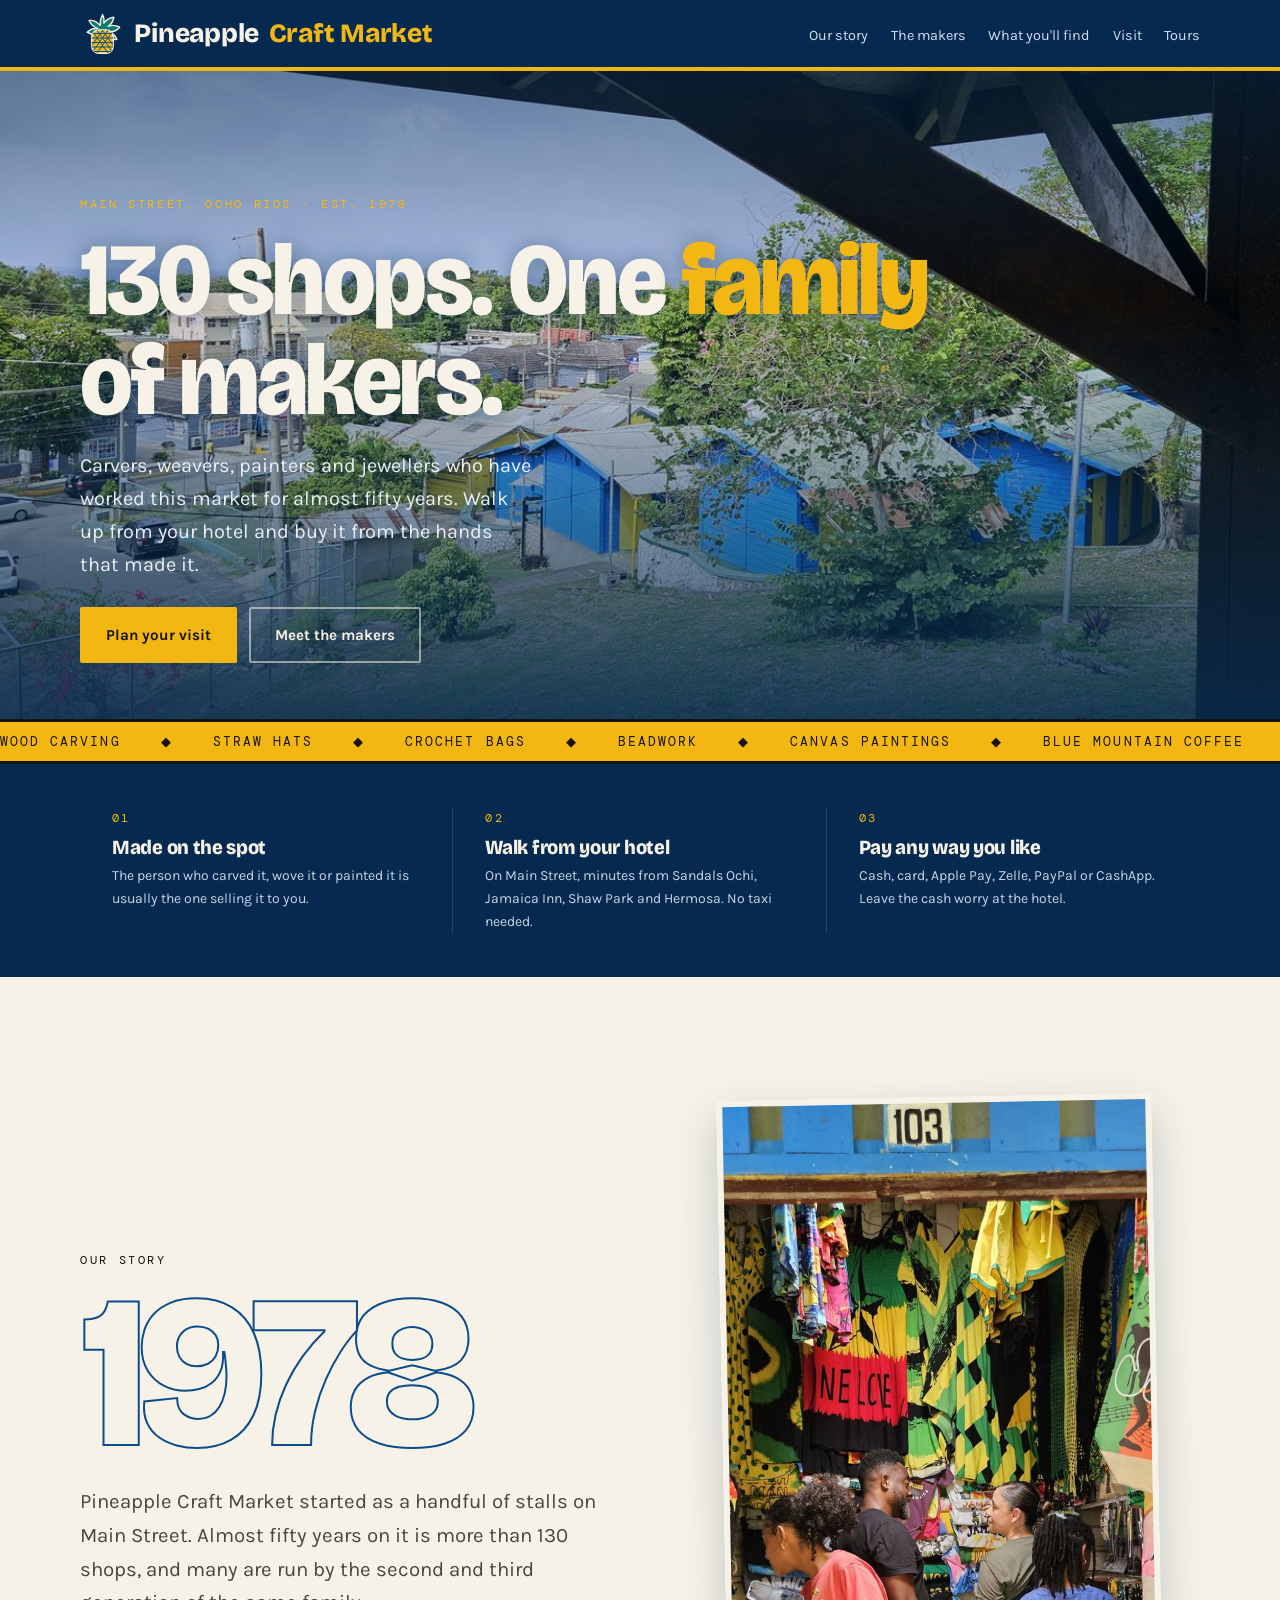
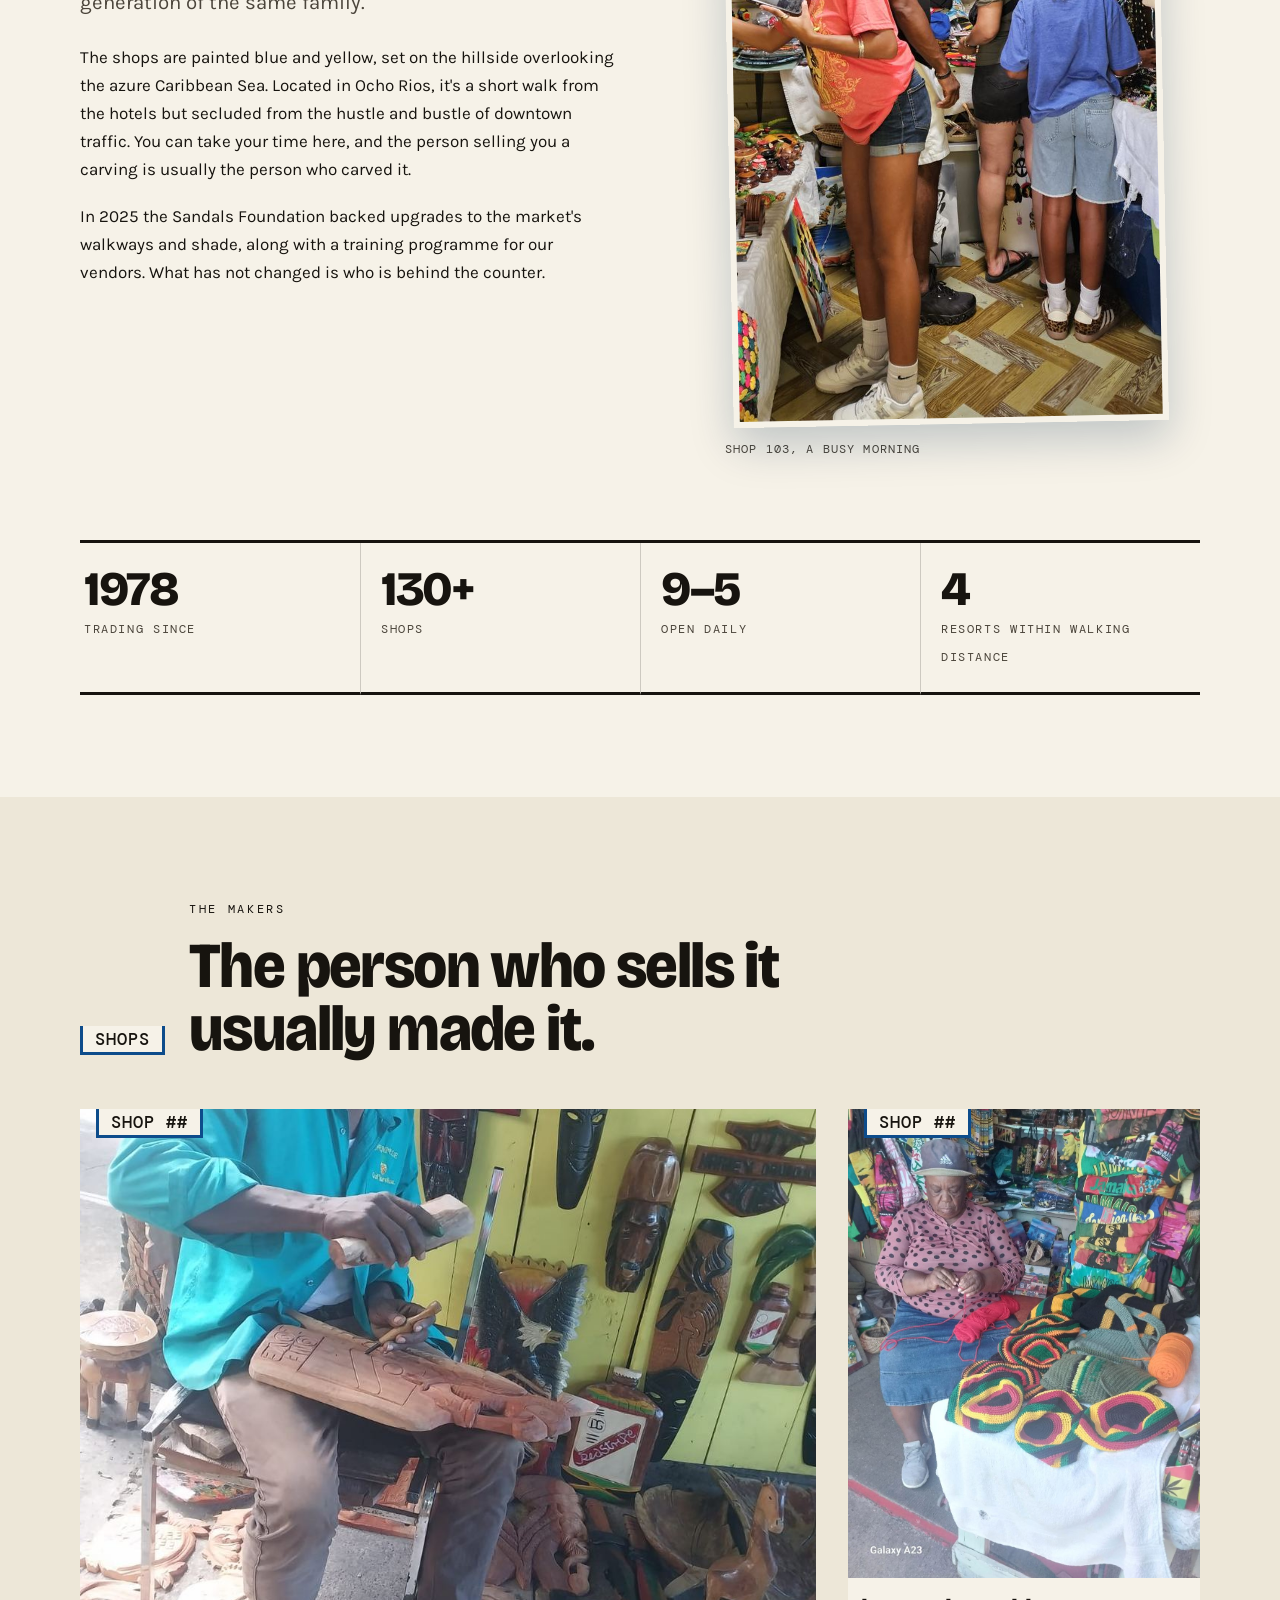
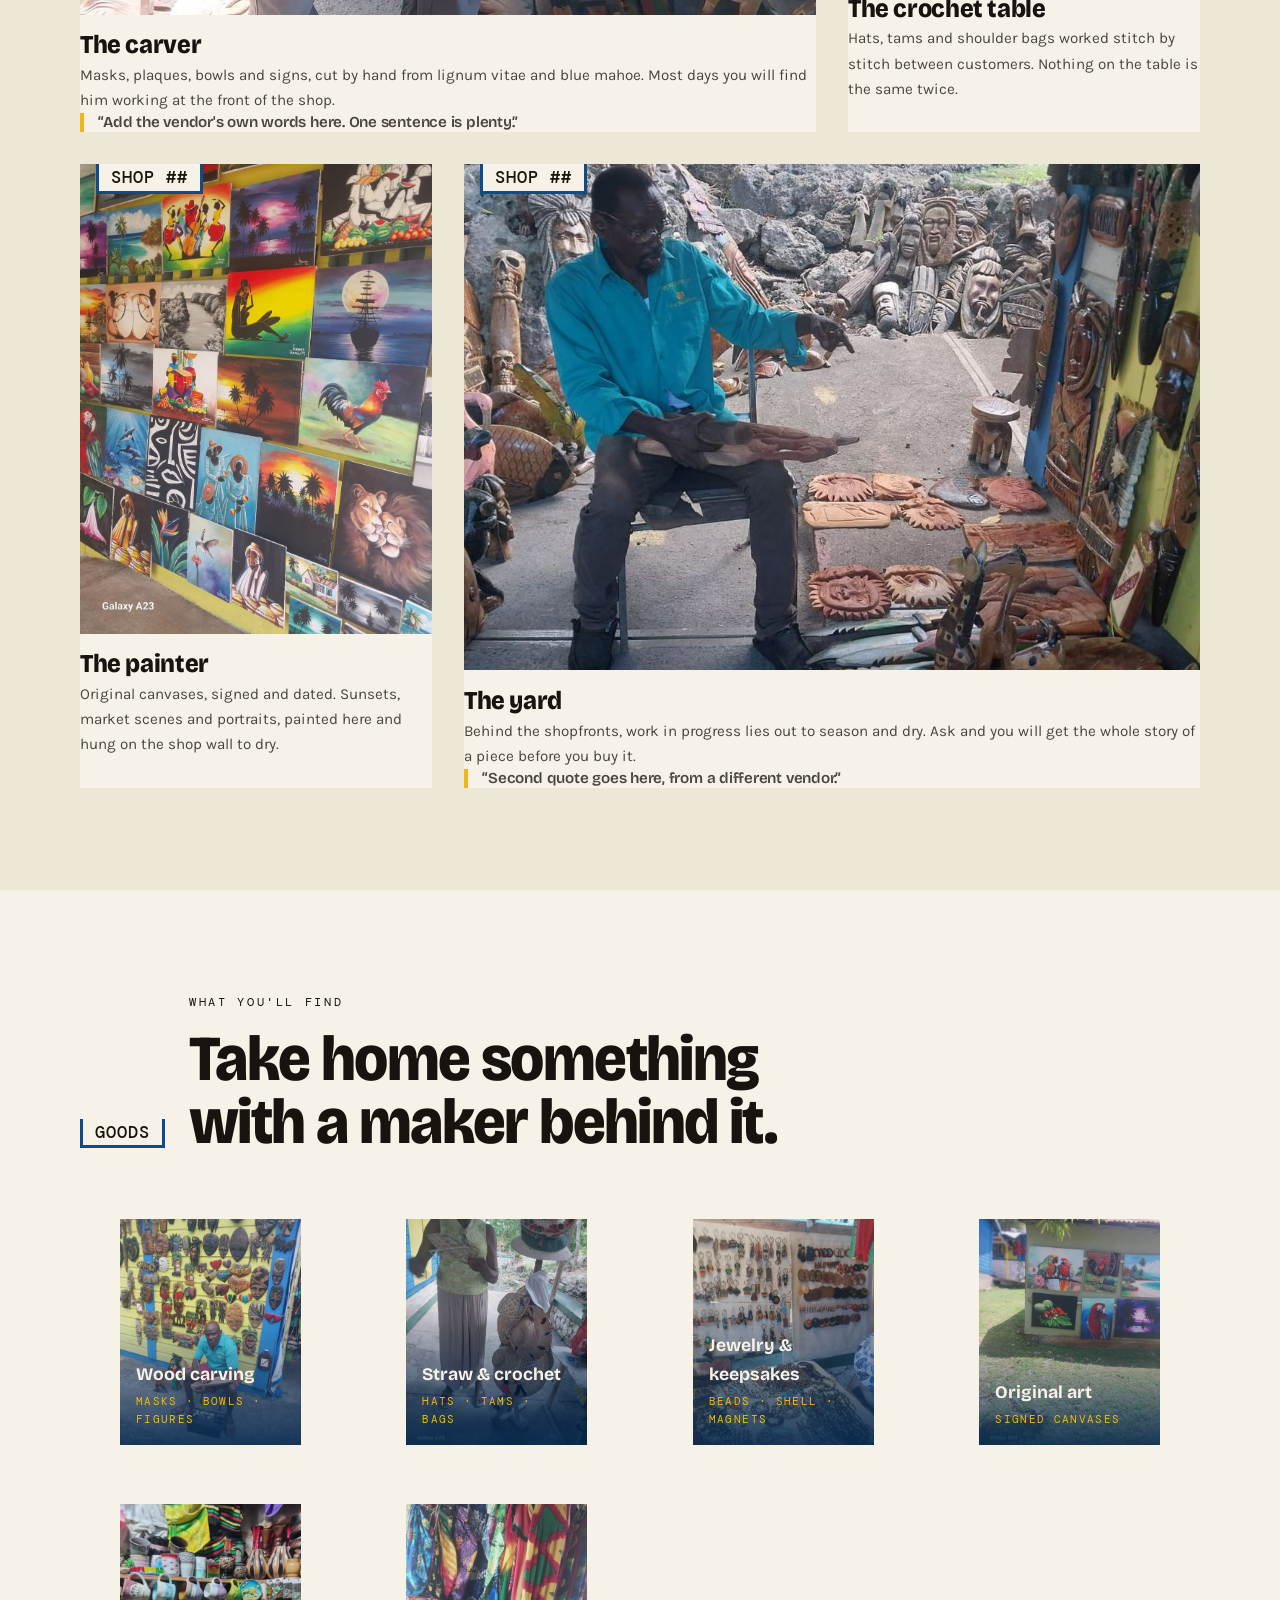
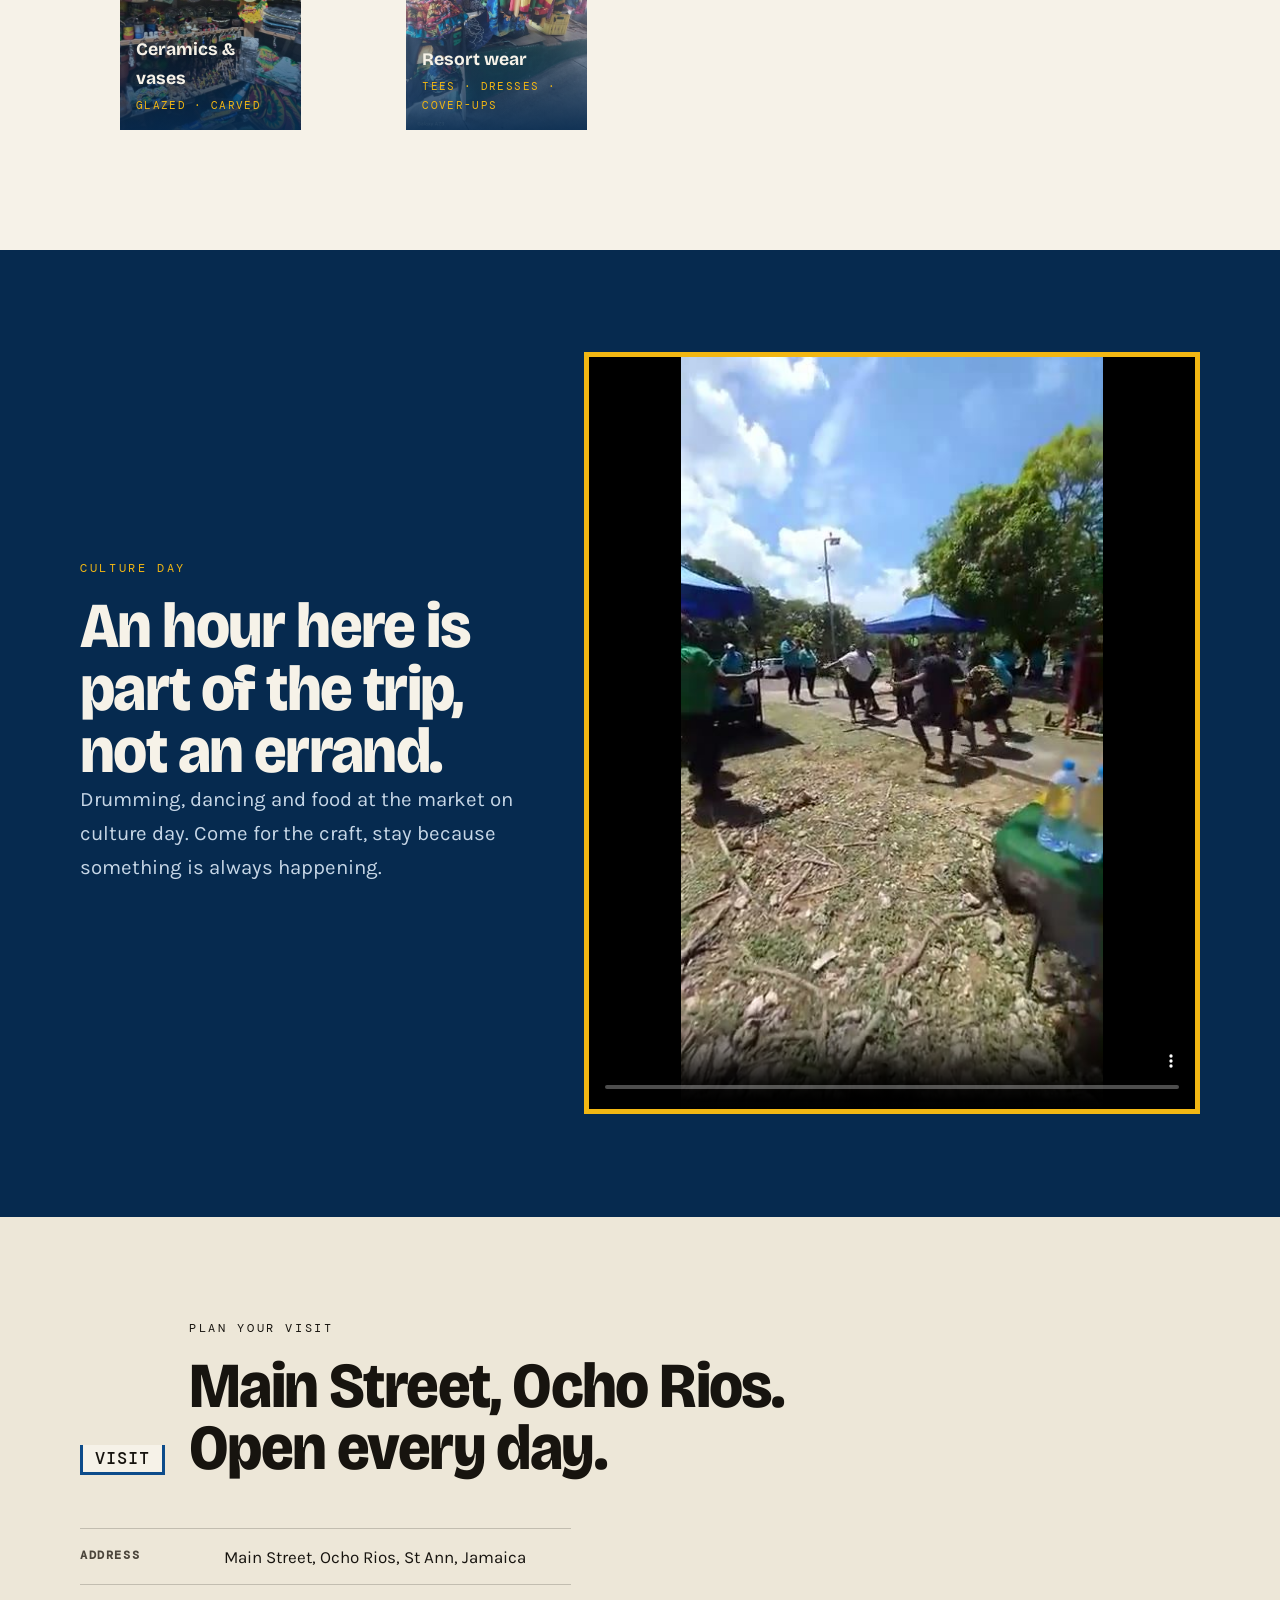
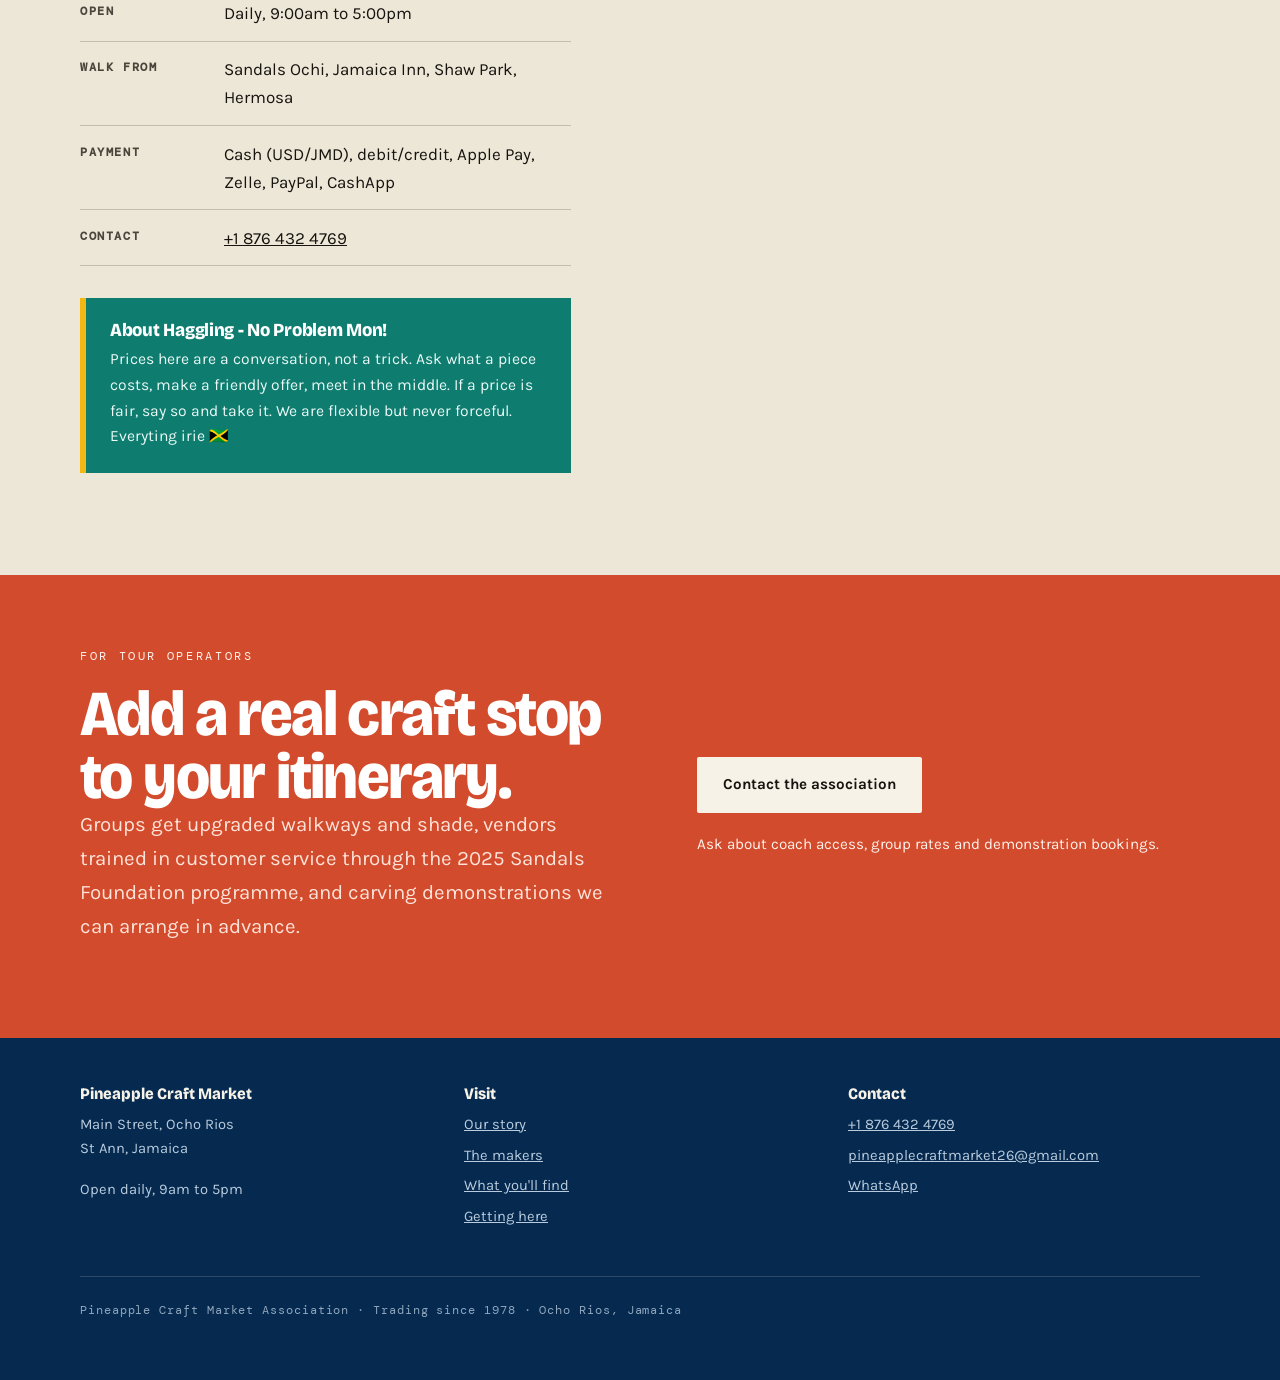
==== index.html @ 1479903e "Add why-visit strip after hero (Task 1, Tweaks-TASKS-marketing.md) Three-point band: made on the spo" ====
<!DOCTYPE html>
<html lang="en">
<head>
<meta charset="utf-8">
<meta name="viewport" content="width=device-width,initial-scale=1">
<title>Pineapple Craft Market — handmade in Ocho Rios since 1978</title>
<meta name="description" content="130 shops of Jamaican craft on Main Street, Ocho Rios. Wood carving, straw work, jewelry, art and Blue Mountain coffee, made and sold by the artisans themselves. Open daily 9am to 5pm.">
<link rel="canonical" href="https://pineapplecraftmarketja.com/">
<meta property="og:title" content="Pineapple Craft Market, Ocho Rios">
<meta property="og:description" content="130 shops. Carvers, weavers and painters who have worked this market since 1978.">
<meta property="og:type" content="website">
<meta property="og:url" content="https://pineapplecraftmarketja.com/">
<meta property="og:image" content="https://pineapplecraftmarketja.com/img/og-image.jpg">
<meta name="twitter:card" content="summary_large_image">
<link rel="icon" href="/favicon.svg" type="image/svg+xml">
<link rel="alternate icon" href="/favicon.ico">
<link rel="preconnect" href="https://fonts.googleapis.com">
<link rel="preconnect" href="https://fonts.gstatic.com" crossorigin>
<link href="https://fonts.googleapis.com/css2?family=Bricolage+Grotesque:opsz,wdth,wght@12..96,75..100,600;12..96,75..100,800&family=Karla:wght@400;500;700&family=DM+Mono:wght@400;500&display=swap" rel="stylesheet">
<link rel="stylesheet" href="css/style.css">
<script type="application/ld+json">
{
  "@context": "https://schema.org",
  "@type": ["LocalBusiness", "TouristAttraction"],
  "name": "Pineapple Craft Market",
  "url": "https://pineapplecraftmarketja.com/",
  "image": "https://pineapplecraftmarketja.com/img/market-view.jpg",
  "description": "A craft market of 130+ shops on Main Street, Ocho Rios, Jamaica, trading since 1978. Carvers, weavers, painters and jewellers sell what they make on site.",
  "address": {
    "@type": "PostalAddress",
    "streetAddress": "Main Street",
    "addressLocality": "Ocho Rios",
    "addressRegion": "St Ann",
    "addressCountry": "JM"
  },
  "geo": {
    "@type": "GeoCoordinates",
    "latitude": 18.4074,
    "longitude": -77.1032
  },
  "openingHoursSpecification": {
    "@type": "OpeningHoursSpecification",
    "dayOfWeek": ["Monday","Tuesday","Wednesday","Thursday","Friday","Saturday","Sunday"],
    "opens": "09:00",
    "closes": "17:00"
  },
  "priceRange": "$",
  "telephone": "+1-876-432-4769"
}
</script>
<!-- JSON-LD above has approximate geo coordinates.
     CONFIRM geo once the Google Business Profile is claimed — see
     docs/SPEC.md section 6. -->
</head>
<body>
<a class="skip" href="#main">Skip to content</a>

<nav class="nav">
  <div class="nav__inner">
    <a class="nav__brand" href="#">
      <img class="nav__mark" src="img/pineapple-icon.svg" alt="" width="40" height="40">
      Pineapple <span>Craft Market</span>
    </a>
    <ul class="nav__links">
      <li><a href="#story">Our story</a></li>
      <li><a href="#makers">The makers</a></li>
      <li><a href="#crafts">What you'll find</a></li>
      <li><a href="#visit">Visit</a></li>
      <li><a href="#groups">Tours</a></li>
    </ul>
  </div>
</nav>

<main id="main">

<header class="hero">
  <picture>
    <source media="(max-width:640px)" srcset="img/market-view-mobile.jpg">
    <img class="hero__img" src="img/market-view.jpg" alt="View from under the market's roofline across the blue and yellow shopfronts of Pineapple Craft Market, with the Caribbean Sea on the horizon">
  </picture>
  <div class="hero__scrim"></div>
  <div class="hero__copy">
    <p class="eyebrow">Main Street, Ocho Rios &middot; est. 1978</p>
    <h1>130 shops. One <em>family</em> of makers.</h1>
    <p class="hero__sub">Carvers, weavers, painters and jewellers who have worked this market for almost fifty years. Walk up from your hotel and buy it from the hands that made it.</p>
    <div class="hero__cta">
      <a class="btn btn--solid" href="#visit">Plan your visit</a>
      <a class="btn btn--ghost" href="#makers">Meet the makers</a>
    </div>
  </div>
</header>

<div class="ticker" aria-hidden="true">
  <div class="ticker__track">
    <span>Wood carving</span><span>&#9670;</span><span>Straw hats</span><span>&#9670;</span><span>Crochet bags</span><span>&#9670;</span><span>Beadwork</span><span>&#9670;</span><span>Canvas paintings</span><span>&#9670;</span><span>Blue Mountain coffee</span><span>&#9670;</span><span>Resort wear</span><span>&#9670;</span><span>Carved bowls</span><span>&#9670;</span>
    <span>Wood carving</span><span>&#9670;</span><span>Straw hats</span><span>&#9670;</span><span>Crochet bags</span><span>&#9670;</span><span>Beadwork</span><span>&#9670;</span><span>Canvas paintings</span><span>&#9670;</span><span>Blue Mountain coffee</span><span>&#9670;</span><span>Resort wear</span><span>&#9670;</span><span>Carved bowls</span><span>&#9670;</span>
  </div>
</div>

<!-- ── Why visit ──────────────────────────────────────────── -->
<section class="whyvisit reveal" aria-label="Why visit">
  <div class="wrap whyvisit__grid">
    <div class="why">
      <span class="why__n">01</span>
      <h3 class="why__h">Made on the spot</h3>
      <p class="why__p">The person who carved it, wove it or painted it is usually the one selling it to you.</p>
    </div>
    <div class="why">
      <span class="why__n">02</span>
      <h3 class="why__h">Walk from your hotel</h3>
      <p class="why__p">On Main Street, minutes from Sandals Ochi, Jamaica Inn, Shaw Park and Hermosa. No taxi needed.</p>
    </div>
    <div class="why">
      <span class="why__n">03</span>
      <h3 class="why__h">Pay any way you like</h3>
      <p class="why__p">Cash, card, Apple&nbsp;Pay, Zelle, PayPal or CashApp. Leave the cash worry at the hotel.</p>
    </div>
  </div>
</section>

<!-- ── Story ──────────────────────────────────────────────── -->
<section class="section" id="story">
  <div class="wrap">
    <div class="origin reveal">
      <div>
        <p class="eyebrow">Our story</p>
        <p class="origin__year">1978</p>
        <p class="lede">Pineapple Craft Market started as a handful of stalls on Main Street. Almost fifty years on it is more than 130 shops, and many are run by the second and third generation of the same family.</p>
        <p>The shops are painted blue and yellow, set on the hillside overlooking the azure Caribbean Sea. Located in Ocho Rios, it's a short walk from the hotels but secluded from the hustle and bustle of downtown traffic. You can take your time here, and the person selling you a carving is usually the person who carved it.</p>
        <p>In 2025 the Sandals Foundation backed upgrades to the market's walkways and shade, along with a training programme for our vendors. What has not changed is who is behind the counter.</p>
      </div>
      <figure class="origin__figure">
        <img loading="lazy" src="img/shoppers-103.jpg" alt="Shoppers browsing Jamaican flags, resort wear and canvas art at shop 103, painted blue with the stall number on the door frame">
        <figcaption class="origin__cap">Shop 103, a busy morning</figcaption>
      </figure>
    </div>

    <div class="stats reveal">
      <div class="stat"><b>1978</b><small>Trading since</small></div>
      <div class="stat"><b>130+</b><small>Shops</small></div>
      <div class="stat"><b>9&ndash;5</b><small>Open daily</small></div>
      <div class="stat"><b>4</b><small>Resorts within walking distance</small></div>
    </div>
  </div>
</section>

<!-- ── Makers ─────────────────────────────────────────────── -->
<section class="section section--paper" id="makers">
  <div class="wrap">
    <div class="section__head reveal">
      <span class="plate"><span class="plate__fascia"></span><span class="plate__num">SHOPS</span></span>
      <div>
        <p class="eyebrow">The makers</p>
        <h2>The person who sells it<br>usually made it.</h2>
      </div>
    </div>

    <div class="artisans">

      <!-- REPLACE: name, stall number, years, quote -->
      <article class="maker maker--wide reveal">
        <div class="maker__img">
          <img loading="lazy" src="img/carver-chisel.jpg" alt="A carver at his stall carving a wooden plaque by hand with a knife, wearing glasses and a Pineapple Craft Market polo shirt, surrounded by carved masks and plaques">
          <span class="plate"><span class="plate__fascia"></span><span class="plate__num">SHOP ##</span></span>
        </div>
        <div class="maker__body">
          <h3>The carver</h3>
          <p>Masks, plaques, bowls and signs, cut by hand from lignum vitae and blue mahoe. Most days you will find him working at the front of the shop.</p>
          <p class="maker__quote">&ldquo;Add the vendor's own words here. One sentence is plenty.&rdquo;</p>
        </div>
      </article>

      <!-- REPLACE: name, stall number, years, quote -->
      <article class="maker maker--tall reveal">
        <div class="maker__img">
          <img loading="lazy" src="img/crochet.jpg" alt="A vendor crocheting a red, gold and green tam at her table, with finished crochet bags, tams and cushions spread out in front of her">
          <span class="plate"><span class="plate__fascia"></span><span class="plate__num">SHOP ##</span></span>
        </div>
        <div class="maker__body">
          <h3>The crochet table</h3>
          <p>Hats, tams and shoulder bags worked stitch by stitch between customers. Nothing on the table is the same twice.</p>
        </div>
      </article>

      <!-- REPLACE: name, stall number, years, quote -->
      <article class="maker maker--tall reveal">
        <div class="maker__img">
          <img loading="lazy" src="img/paintings.jpg" alt="A shopfront wall covered edge to edge with dozens of signed original canvas paintings of Jamaican beaches, dancers, animals and portraits">
          <span class="plate"><span class="plate__fascia"></span><span class="plate__num">SHOP ##</span></span>
        </div>
        <div class="maker__body">
          <h3>The painter</h3>
          <p>Original canvases, signed and dated. Sunsets, market scenes and portraits, painted here and hung on the shop wall to dry.</p>
        </div>
      </article>

      <!-- REPLACE: name, stall number, years, quote -->
      <article class="maker maker--wide reveal">
        <div class="maker__img">
          <img loading="lazy" src="img/carver-yard.jpg" alt="A carver seated outdoors beside a rock wall lined with dozens of finished wood mask carvings laid out to season in the sun">
          <span class="plate"><span class="plate__fascia"></span><span class="plate__num">SHOP ##</span></span>
        </div>
        <div class="maker__body">
          <h3>The yard</h3>
          <p>Behind the shopfronts, work in progress lies out to season and dry. Ask and you will get the whole story of a piece before you buy it.</p>
          <p class="maker__quote">&ldquo;Second quote goes here, from a different vendor.&rdquo;</p>
        </div>
      </article>

    </div>
  </div>
</section>

<!-- ── Crafts ─────────────────────────────────────────────── -->
<section class="section" id="crafts">
  <div class="wrap">
    <div class="section__head reveal">
      <span class="plate"><span class="plate__fascia"></span><span class="plate__num">GOODS</span></span>
      <div>
        <p class="eyebrow">What you'll find</p>
        <h2>Take home something<br>with a maker behind it.</h2>
      </div>
    </div>

    <div class="crafts reveal">
      <figure class="craft">
        <img loading="lazy" src="img/carver-stall.jpg" alt="Carved wooden masks, hearts and 'One Love' plaques covering a yellow shopfront wall">
        <figcaption>Wood carving<small>Masks &middot; bowls &middot; figures</small></figcaption>
      </figure>
      <figure class="craft">
        <img loading="lazy" src="img/straw-hats.jpg" alt="Hand-painted straw hats and woven baskets on display">
        <figcaption>Straw &amp; crochet<small>Hats &middot; tams &middot; bags</small></figcaption>
      </figure>
      <figure class="craft">
        <img loading="lazy" src="img/jewelry.jpg" alt="Wall of beaded and wood earrings, keyrings and beaded bracelets and necklaces laid out on a table">
        <figcaption>Jewelry &amp; keepsakes<small>Beads &middot; shell &middot; magnets</small></figcaption>
      </figure>
      <figure class="craft">
        <img loading="lazy" src="img/paintings-outdoor.jpg" alt="Signed canvas paintings of parrots, a rooster and ackee fruit displayed outdoors">
        <figcaption>Original art<small>Signed canvases</small></figcaption>
      </figure>
      <figure class="craft">
        <img loading="lazy" src="img/ceramics.jpg" alt="Shelves of glazed ceramic mugs and carved wooden vases">
        <figcaption>Ceramics &amp; vases<small>Glazed &middot; carved</small></figcaption>
      </figure>
      <figure class="craft">
        <img loading="lazy" src="img/resort-wear.jpg" alt="Rack of colourful Jamaican-print dresses and resort wear">
        <figcaption>Resort wear<small>Tees &middot; dresses &middot; cover-ups</small></figcaption>
      </figure>
    </div>
  </div>
</section>

<!-- ── Video ──────────────────────────────────────────────── -->
<section class="section section--deep">
  <div class="wrap">
    <div class="filmstrip reveal">
      <div>
        <p class="eyebrow">Culture day</p>
        <h2>An hour here is part of the trip, not an errand.</h2>
        <p class="lede">Drumming, dancing and food at the market on culture day. Come for the craft, stay because something is always happening.</p>
      </div>
      <video controls preload="none" poster="img/culture-day-poster.jpg" width="428" height="762">
        <source src="video/culture-day.mp4" type="video/mp4">
        Your browser does not support video playback.
      </video>
    </div>
  </div>
</section>

<!-- ── Visit ──────────────────────────────────────────────── -->
<section class="section section--paper" id="visit">
  <div class="wrap">
    <div class="section__head reveal">
      <span class="plate"><span class="plate__fascia"></span><span class="plate__num">VISIT</span></span>
      <div>
        <p class="eyebrow">Plan your visit</p>
        <h2>Main Street, Ocho Rios.<br>Open every day.</h2>
      </div>
    </div>

    <div class="visit reveal">
      <div>
        <ul class="facts">
          <li><b>Address</b><span>Main Street, Ocho Rios, St Ann, Jamaica</span></li>
          <li><b>Open</b><span>Daily, 9:00am to 5:00pm</span></li>
          <li><b>Walk from</b><span>Sandals Ochi, Jamaica Inn, Shaw Park, Hermosa</span></li>
          <li><b>Payment</b><span>Cash (USD/JMD), debit/credit, Apple Pay, Zelle, PayPal, CashApp</span></li>
          <li><b>Contact</b><span><a href="tel:+18764324769">+1 876 432 4769</a></span></li>
        </ul>

        <div class="note">
          <h3>About Haggling - No Problem Mon!</h3>
          <p>Prices here are a conversation, not a trick. Ask what a piece costs, make a friendly offer, meet in the middle. If a price is fair, say so and take it. We are flexible but never forceful. Everyting irie 🇯🇲</p>
        </div>
      </div>

      <div>
        <!-- REPLACE the src below with the association's own Google Maps embed link once the Business Profile is claimed -->
        <iframe class="map" title="Map showing Pineapple Craft Market on Main Street, Ocho Rios" loading="lazy" referrerpolicy="no-referrer-when-downgrade" src="https://www.google.com/maps?q=Pineapple+Craft+Market+Ocho+Rios+Jamaica&output=embed"></iframe>
      </div>
    </div>
  </div>
</section>

<!-- ── Tour operators ─────────────────────────────────────── -->
<section class="band" id="groups">
  <div class="wrap band__inner reveal">
    <div>
      <p class="eyebrow">For tour operators</p>
      <h2>Add a real craft stop to your itinerary.</h2>
      <p class="lede">Groups get upgraded walkways and shade, vendors trained in customer service through the 2025 Sandals Foundation programme, and carving demonstrations we can arrange in advance.</p>
    </div>
    <div>
      <p><a class="btn btn--solid" href="mailto:pineapplecraftmarket26@gmail.com">Contact the association</a></p>
      <p style="margin:0;font-size:0.95rem">Ask about coach access, group rates and demonstration bookings.</p>
    </div>
  </div>
</section>

</main>

<footer class="foot">
  <div class="wrap">
    <div class="foot__grid">
      <div>
        <h3>Pineapple Craft Market</h3>
        <p>Main Street, Ocho Rios<br>St Ann, Jamaica</p>
        <p>Open daily, 9am to 5pm</p>
      </div>
      <div>
        <h3>Visit</h3>
        <ul>
          <li><a href="#story">Our story</a></li>
          <li><a href="#makers">The makers</a></li>
          <li><a href="#crafts">What you'll find</a></li>
          <li><a href="#visit">Getting here</a></li>
        </ul>
      </div>
      <div>
        <h3>Contact</h3>
        <ul>
          <li><a href="tel:+18764324769">+1 876 432 4769</a></li>
          <li><a href="mailto:pineapplecraftmarket26@gmail.com">pineapplecraftmarket26@gmail.com</a></li>
          <li><a href="https://wa.me/18764324769">WhatsApp</a></li>
        </ul>
      </div>
    </div>
    <p class="foot__base">Pineapple Craft Market Association &middot; Trading since 1978 &middot; Ocho Rios, Jamaica</p>
  </div>
</footer>

<script>
(function(){
  var els = document.querySelectorAll('.reveal');
  if (!('IntersectionObserver' in window) || window.matchMedia('(prefers-reduced-motion: reduce)').matches) {
    els.forEach(function(el){ el.classList.add('is-in'); });
    return;
  }
  var io = new IntersectionObserver(function(entries){
    entries.forEach(function(e){
      if (e.isIntersecting) { e.target.classList.add('is-in'); io.unobserve(e.target); }
    });
  }, { rootMargin: '0px 0px -8% 0px' });
  els.forEach(function(el){ io.observe(el); });
})();
</script>
</body>
</html>
---- css/style.css ----
/* Pineapple Craft Market — palette lifted from the painted shopfronts */
:root{
  --cobalt:#0d4c8b;
  --cobalt-deep:#062a4f;
  --trim:#f2b713;
  --sea:#0e7c6f;
  --coral:#d24b2c;
  --limewash:#f6f2e8;
  --limewash-2:#ede7d8;
  --ink:#17140f;
  --ink-soft:#4b453b;
  --measure:34rem;
  --gutter:clamp(1.25rem,5vw,4.5rem);
}

*,*::before,*::after{box-sizing:border-box}
html{scroll-behavior:smooth}
@media (prefers-reduced-motion:reduce){
  html{scroll-behavior:auto}
  *{animation:none!important;transition:none!important}
}
body{
  margin:0;
  background:var(--limewash);
  color:var(--ink);
  font-family:"Karla",system-ui,sans-serif;
  font-size:1.0625rem;
  line-height:1.65;
  -webkit-font-smoothing:antialiased;
}
img{max-width:100%;display:block}
a{color:inherit}

h1,h2,h3{
  font-family:"Bricolage Grotesque","Karla",sans-serif;
  font-weight:800;
  line-height:0.98;
  letter-spacing:-0.025em;
  margin:0;
  font-variation-settings:"wdth" 92;
}
h1{font-size:clamp(2.75rem,8vw,6.5rem)}
h2{font-size:clamp(2rem,5.2vw,4rem)}
h3{font-size:clamp(1.25rem,2.2vw,1.6rem);letter-spacing:-0.015em}
p{margin:0 0 1.1em}

.eyebrow{
  font-family:"DM Mono",ui-monospace,monospace;
  font-size:0.75rem;
  letter-spacing:0.22em;
  text-transform:uppercase;
  margin:0 0 1rem;
}
.wrap{max-width:78rem;margin:0 auto;padding-inline:var(--gutter)}
.lede{font-size:clamp(1.125rem,1.6vw,1.375rem);max-width:var(--measure);color:var(--ink-soft)}

/* ── Signature: the enamel stall plate ───────────────────────── */
.plate{display:inline-block;text-align:center;line-height:1}
.plate__fascia{
  height:0.6rem;
  background:repeating-linear-gradient(90deg,var(--cobalt) 0 10px,#8a9a63 10px 20px);
  border-radius:2px 2px 0 0;
}
.plate__num{
  display:block;
  background:var(--limewash);
  color:var(--ink);
  border:3px solid var(--cobalt);
  border-top:none;
  font-family:"DM Mono",monospace;
  font-weight:500;
  font-size:1.05rem;
  letter-spacing:0.06em;
  padding:0.3rem 0.75rem;
}

/* ── Nav ─────────────────────────────────────────────────────── */
.nav{
  position:sticky;top:0;z-index:50;
  background:var(--cobalt-deep);
  border-bottom:4px solid var(--trim);
}
.nav__inner{display:flex;align-items:center;justify-content:space-between;gap:1rem;
  max-width:78rem;margin:0 auto;padding:0.7rem var(--gutter)}
.nav__brand{
  font-family:"Bricolage Grotesque",sans-serif;font-weight:800;
  color:var(--limewash);text-decoration:none;letter-spacing:-0.01em;
  font-size:clamp(1.2rem,2.4vw,1.65rem);
  display:flex;align-items:center;gap:0.6rem;
}
.nav__brand span{color:var(--trim)}
.nav__mark{width:1.7em;height:1.7em;flex-shrink:0}
.nav__links{display:flex;gap:1.4rem;list-style:none;margin:0;padding:0}
.nav__links a{
  color:#cfe0f2;text-decoration:none;font-size:0.9rem;
  padding-block:0.25rem;border-bottom:2px solid transparent;
}
.nav__links a:hover,.nav__links a:focus-visible{color:#fff;border-bottom-color:var(--trim)}
@media (max-width:720px){.nav__links{display:none}}

/* ── Hero ────────────────────────────────────────────────────── */
.hero{position:relative;background:var(--cobalt-deep);overflow:hidden}
.hero__img{
  width:100%;height:clamp(28rem,72vh,44rem);object-fit:cover;object-position:50% 62%;
  filter:saturate(1.08) contrast(1.04);
}
.hero__scrim{
  position:absolute;inset:0;
  background:linear-gradient(180deg,rgba(6,42,79,.55) 0%,rgba(6,42,79,.1) 35%,rgba(6,42,79,.88) 100%);
}
.hero__copy{
  position:absolute;left:0;right:0;bottom:0;
  padding:0 var(--gutter) clamp(2rem,5vw,3.5rem);
  max-width:78rem;margin-inline:auto;color:var(--limewash);
}
.hero__copy .eyebrow{color:var(--trim)}
.hero h1{max-width:16ch;text-shadow:0 2px 24px rgba(6,42,79,.5)}
.hero h1 em{font-style:normal;color:var(--trim)}
.hero__sub{margin:1.1rem 0 1.6rem;max-width:38ch;font-size:clamp(1.05rem,1.6vw,1.25rem);color:#e7eef6}
.hero__cta{display:flex;flex-wrap:wrap;gap:0.75rem}

.btn{
  display:inline-block;text-decoration:none;font-weight:700;font-size:0.95rem;
  padding:0.85rem 1.5rem;border:2px solid transparent;border-radius:2px;
  transition:transform .15s ease,background .15s ease;
}
.btn:hover{transform:translateY(-2px)}
.btn--solid{background:var(--trim);color:var(--ink)}
.btn--solid:hover{background:#ffc72c}
.btn--ghost{border-color:rgba(246,242,232,.55);color:var(--limewash)}
.btn--ghost:hover{border-color:var(--trim);color:var(--trim)}
.btn--dark{background:var(--cobalt);color:#fff}
.btn--dark:hover{background:var(--cobalt-deep)}

/* ── Ticker ──────────────────────────────────────────────────── */
.ticker{background:var(--trim);border-block:3px solid var(--ink);overflow:hidden;padding:0.55rem 0}
.ticker__track{display:flex;gap:2.5rem;width:max-content;animation:slide 42s linear infinite}
.ticker span{
  font-family:"DM Mono",monospace;font-size:0.8rem;letter-spacing:0.16em;
  text-transform:uppercase;white-space:nowrap;
}
@keyframes slide{from{transform:translateX(0)}to{transform:translateX(-50%)}}

/* ── Why visit ───────────────────────────────────────────────── */
.whyvisit{background:var(--cobalt-deep);padding-block:clamp(2rem,4vw,2.75rem)}
.whyvisit__grid{display:grid;grid-template-columns:repeat(3,1fr)}
.why{padding-inline:clamp(1rem,3vw,2rem);border-right:1px solid rgba(255,255,255,.12)}
.why:last-child{border-right:none}
.why__n{
  display:block;font-family:"DM Mono",monospace;font-size:0.78rem;letter-spacing:0.18em;
  color:var(--trim);margin-bottom:0.6rem;
}
.why__h{
  font-family:"Bricolage Grotesque",sans-serif;font-weight:800;color:var(--limewash);
  font-size:1.25rem;margin-bottom:0.4rem;
}
.why__p{color:#c6d6e6;font-size:0.875rem;margin:0}
@media (max-width:640px){
  .whyvisit__grid{grid-template-columns:1fr}
  .why{
    border-right:none;border-bottom:1px solid rgba(255,255,255,.12);
    padding-block:1.1rem;
  }
  .why:last-child{border-bottom:none}
  .why__h{font-size:1.125rem}
}

/* ── Sections ────────────────────────────────────────────────── */
.section{padding-block:clamp(3.5rem,8vw,6.5rem)}
.section--paper{background:var(--limewash-2)}
.section--deep{background:var(--cobalt-deep);color:var(--limewash)}
.section--deep .lede{color:#c6d6e6}
.section--deep .eyebrow{color:var(--trim)}
.section__head{display:flex;align-items:flex-end;gap:1.5rem;flex-wrap:wrap;margin-bottom:clamp(2rem,4vw,3rem)}
.section__head .plate{margin-bottom:0.35rem}

/* Since-1978 block */
.origin{display:grid;grid-template-columns:minmax(0,1.05fr) minmax(0,1fr);gap:clamp(2rem,5vw,4rem);align-items:center}
.origin__year{
  font-family:"Bricolage Grotesque",sans-serif;font-weight:800;
  font-size:clamp(6rem,17vw,14rem);line-height:0.8;letter-spacing:-0.05em;
  color:transparent;-webkit-text-stroke:2px var(--cobalt);margin:0 0 1.5rem;
}
.origin__figure{position:relative}
.origin__figure img{border:6px solid var(--limewash);box-shadow:0 18px 44px rgba(6,42,79,.22);transform:rotate(-1.1deg)}
.origin__cap{
  font-family:"DM Mono",monospace;font-size:0.72rem;letter-spacing:0.1em;
  color:var(--ink-soft);margin-top:1rem;text-transform:uppercase;
}
@media (max-width:820px){.origin{grid-template-columns:1fr}}

/* Stats */
.stats{display:grid;grid-template-columns:repeat(auto-fit,minmax(9rem,1fr));border-top:3px solid var(--ink);margin-top:clamp(2.5rem,5vw,4rem)}
.stat{padding:1.4rem 0.25rem;border-bottom:3px solid var(--ink)}
.stat + .stat{border-left:1px solid rgba(23,20,15,.18);padding-left:1.25rem}
.stat b{display:block;font-family:"Bricolage Grotesque",sans-serif;font-weight:800;
  font-size:clamp(2rem,4vw,3rem);line-height:1;letter-spacing:-0.03em}
.stat small{font-family:"DM Mono",monospace;font-size:0.72rem;letter-spacing:0.14em;
  text-transform:uppercase;color:var(--ink-soft)}

/* ── Artisans ────────────────────────────────────────────────── */
.artisans{display:grid;grid-template-columns:repeat(12,1fr);gap:clamp(1.25rem,2.5vw,2rem)}
.maker{grid-column:span 4;background:var(--limewash);display:flex;flex-direction:column}
.maker--wide{grid-column:span 8}
.maker--tall{grid-column:span 4}
.maker__img{position:relative;overflow:hidden;background:var(--cobalt-deep)}
.maker__img img{width:100%;height:100%;object-fit:cover;transition:transform .6s ease}
.maker:hover .maker__img img{transform:scale(1.04)}
.maker--wide .maker__img{aspect-ratio:16/11}
.maker--tall .maker__img{aspect-ratio:3/4}
.maker__img .plate{position:absolute;left:1rem;top:0}
.maker__body{padding:1.1rem 0 0}
.maker__body h3{margin-bottom:0.35rem}
.maker__body p{margin:0;color:var(--ink-soft);font-size:0.95rem}
.maker__quote{
  font-family:"Bricolage Grotesque",sans-serif;font-weight:600;font-size:1.15rem;
  line-height:1.25;letter-spacing:-0.015em;margin:0.9rem 0 0;color:var(--cobalt);
  border-left:4px solid var(--trim);padding-left:0.9rem;
}
@media (max-width:900px){
  .maker,.maker--wide,.maker--tall{grid-column:span 6}
}
@media (max-width:620px){
  .maker,.maker--wide,.maker--tall{grid-column:span 12}
}

/* ── Craft categories ────────────────────────────────────────── */
.crafts{display:grid;grid-template-columns:repeat(auto-fit,minmax(15rem,1fr));gap:clamp(1rem,2vw,1.75rem)}
.craft{position:relative;overflow:hidden;background:var(--cobalt-deep)}
.craft img{width:100%;aspect-ratio:4/5;object-fit:cover;opacity:.92;transition:transform .6s ease,opacity .3s}
.craft:hover img{transform:scale(1.05);opacity:1}
.craft figcaption{
  position:absolute;left:0;right:0;bottom:0;padding:2.5rem 1rem 1rem;
  background:linear-gradient(180deg,transparent,rgba(6,42,79,.9));
  color:var(--limewash);font-family:"Bricolage Grotesque",sans-serif;font-weight:700;font-size:1.1rem;
}
.craft figcaption small{display:block;font-family:"DM Mono",monospace;font-weight:400;
  font-size:0.7rem;letter-spacing:0.12em;text-transform:uppercase;color:var(--trim);margin-top:0.2rem}

/* ── Video ───────────────────────────────────────────────────── */
.filmstrip{display:grid;grid-template-columns:minmax(0,1fr) minmax(0,1.4fr);gap:clamp(2rem,5vw,4rem);align-items:center}
.filmstrip video{width:100%;border:5px solid var(--trim);background:#000}
@media (max-width:820px){.filmstrip{grid-template-columns:1fr}}

/* ── Visit ───────────────────────────────────────────────────── */
.visit{display:grid;grid-template-columns:minmax(0,1fr) minmax(0,1.15fr);gap:clamp(2rem,5vw,4rem)}
@media (max-width:820px){.visit{grid-template-columns:1fr}}
.facts{list-style:none;margin:0 0 2rem;padding:0;border-top:1px solid rgba(23,20,15,.2)}
.facts li{display:flex;gap:1rem;padding:0.85rem 0;border-bottom:1px solid rgba(23,20,15,.2)}
.facts dt,.facts b{font-family:"DM Mono",monospace;font-size:0.72rem;letter-spacing:0.14em;
  text-transform:uppercase;color:var(--ink-soft);flex:0 0 8rem;padding-top:0.2rem}
.map{width:100%;aspect-ratio:4/3;border:0;background:var(--limewash-2)}
.note{background:var(--sea);color:#eafaf6;padding:1.4rem 1.5rem;border-left:6px solid var(--trim)}
.note h3{color:#fff;margin-bottom:0.5rem;font-size:1.15rem}
.note p{margin:0;font-size:0.98rem}

/* ── Tour band ───────────────────────────────────────────────── */
.band{background:var(--coral);color:#fff2ec;padding-block:clamp(3rem,6vw,4.5rem)}
.band h2{color:#fff;max-width:18ch}
.band .lede{color:#ffe2d8}
.band__inner{display:grid;grid-template-columns:minmax(0,1.1fr) minmax(0,1fr);gap:clamp(2rem,5vw,4rem);align-items:center}
@media (max-width:820px){.band__inner{grid-template-columns:1fr}}
.band .btn--solid{background:var(--limewash);color:var(--ink)}
.band .btn--solid:hover{background:#fff}

/* ── Footer ──────────────────────────────────────────────────── */
.foot{background:var(--cobalt-deep);color:#b9cbdd;padding-block:3rem;font-size:0.92rem}
.foot__grid{display:grid;grid-template-columns:repeat(auto-fit,minmax(13rem,1fr));gap:2rem}
.foot h3{color:var(--limewash);font-size:1rem;margin-bottom:0.7rem;letter-spacing:0}
.foot a{color:#b9cbdd}
.foot a:hover{color:var(--trim)}
.foot ul{list-style:none;margin:0;padding:0}
.foot li{margin-bottom:0.4rem}
.foot__base{margin-top:2.5rem;padding-top:1.5rem;border-top:1px solid rgba(255,255,255,.15);
  font-family:"DM Mono",monospace;font-size:0.72rem;letter-spacing:0.08em;color:#8fa6bd}

/* ── Scroll reveal ───────────────────────────────────────────── */
.reveal{opacity:0;transform:translateY(22px);transition:opacity .7s ease,transform .7s ease}
.reveal.is-in{opacity:1;transform:none}
@media (prefers-reduced-motion:reduce){.reveal{opacity:1;transform:none}}

:focus-visible{outline:3px solid var(--trim);outline-offset:3px}
.skip{position:absolute;left:-9999px}
.skip:focus{left:1rem;top:1rem;z-index:99;background:var(--trim);color:var(--ink);padding:0.75rem 1rem}
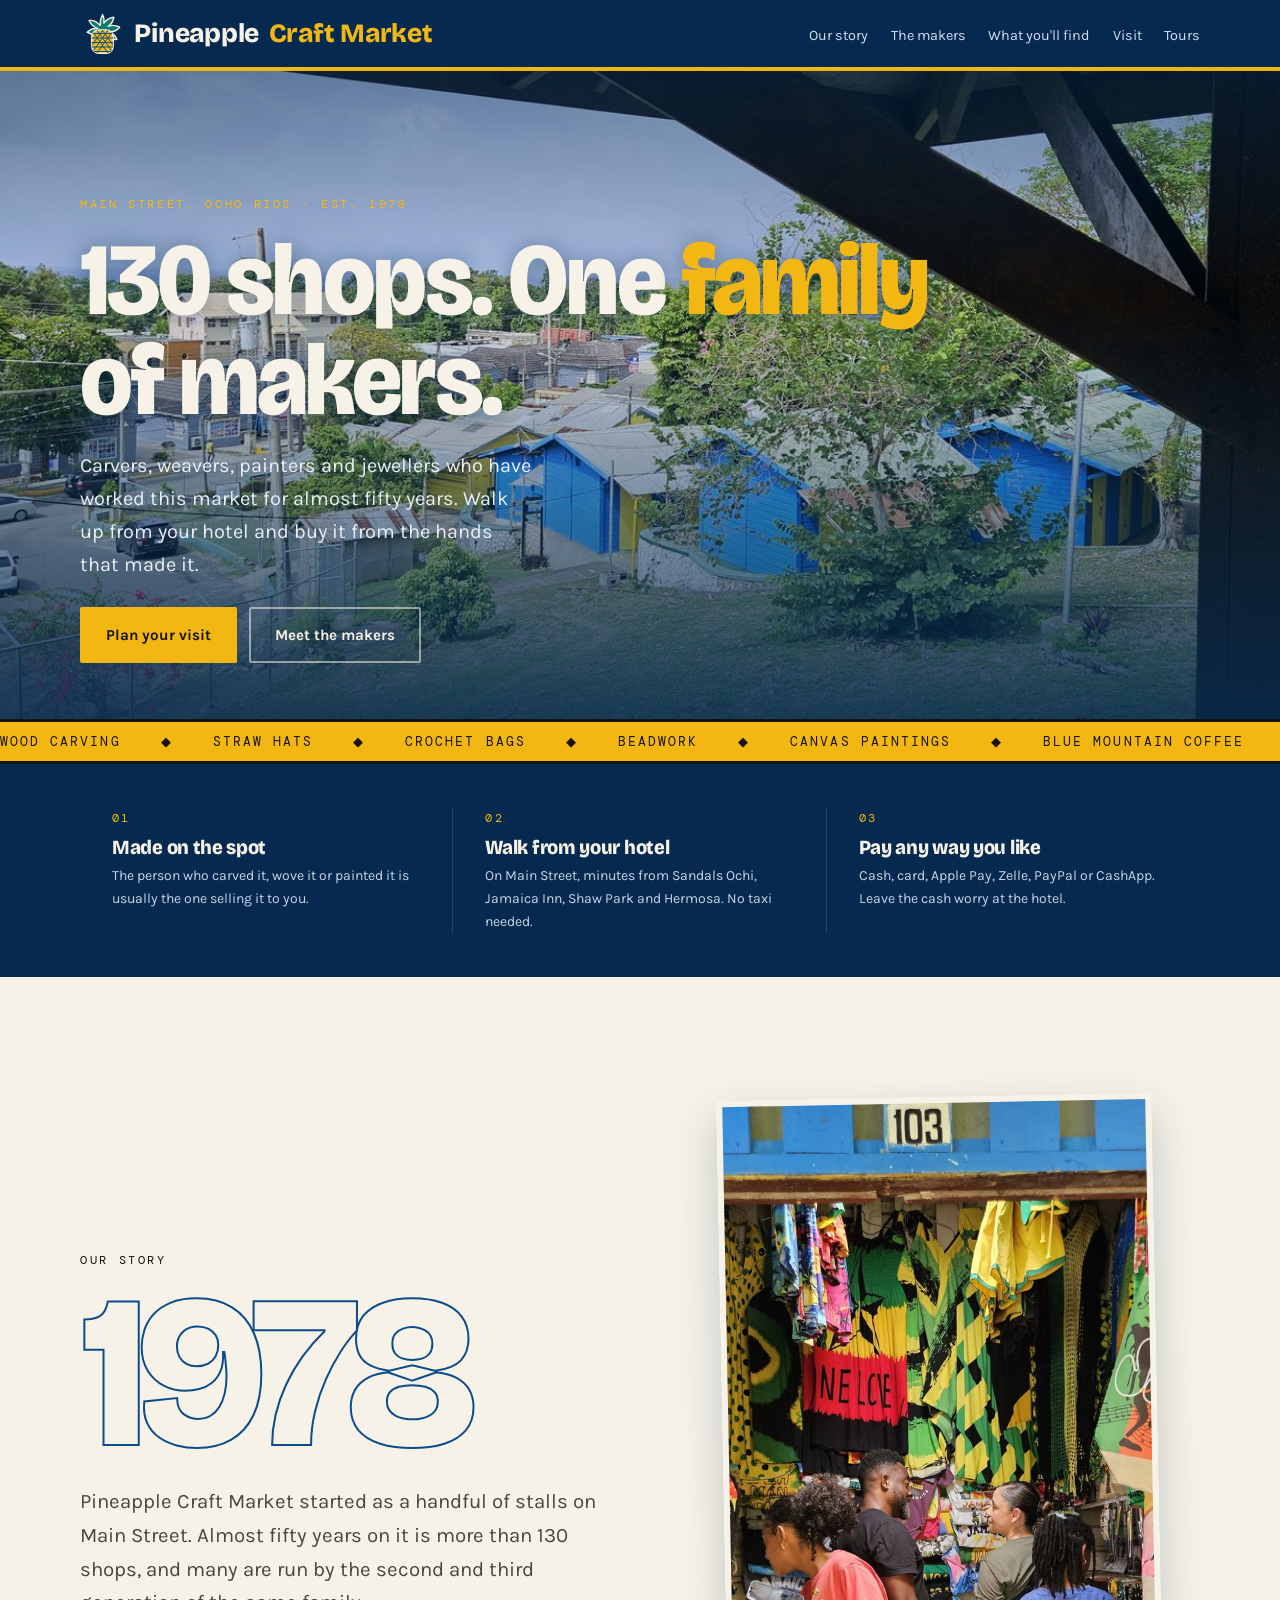
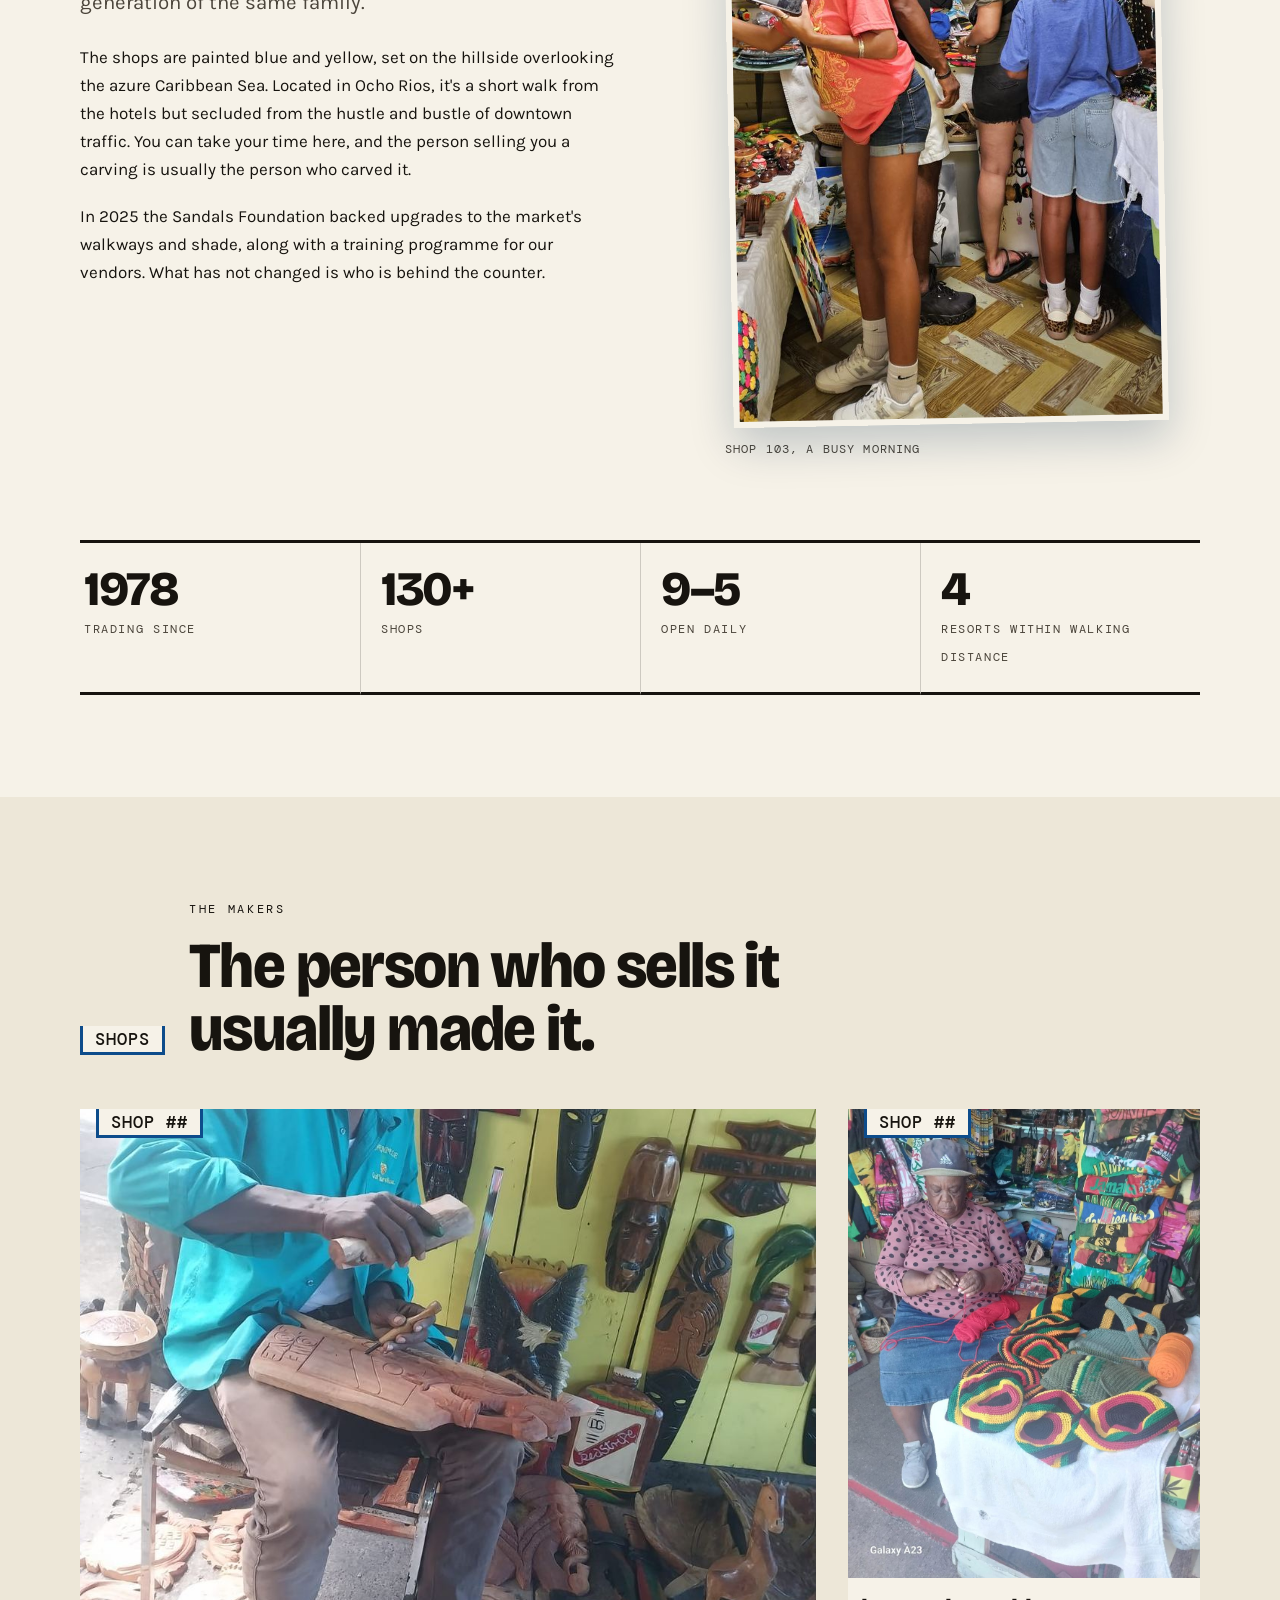
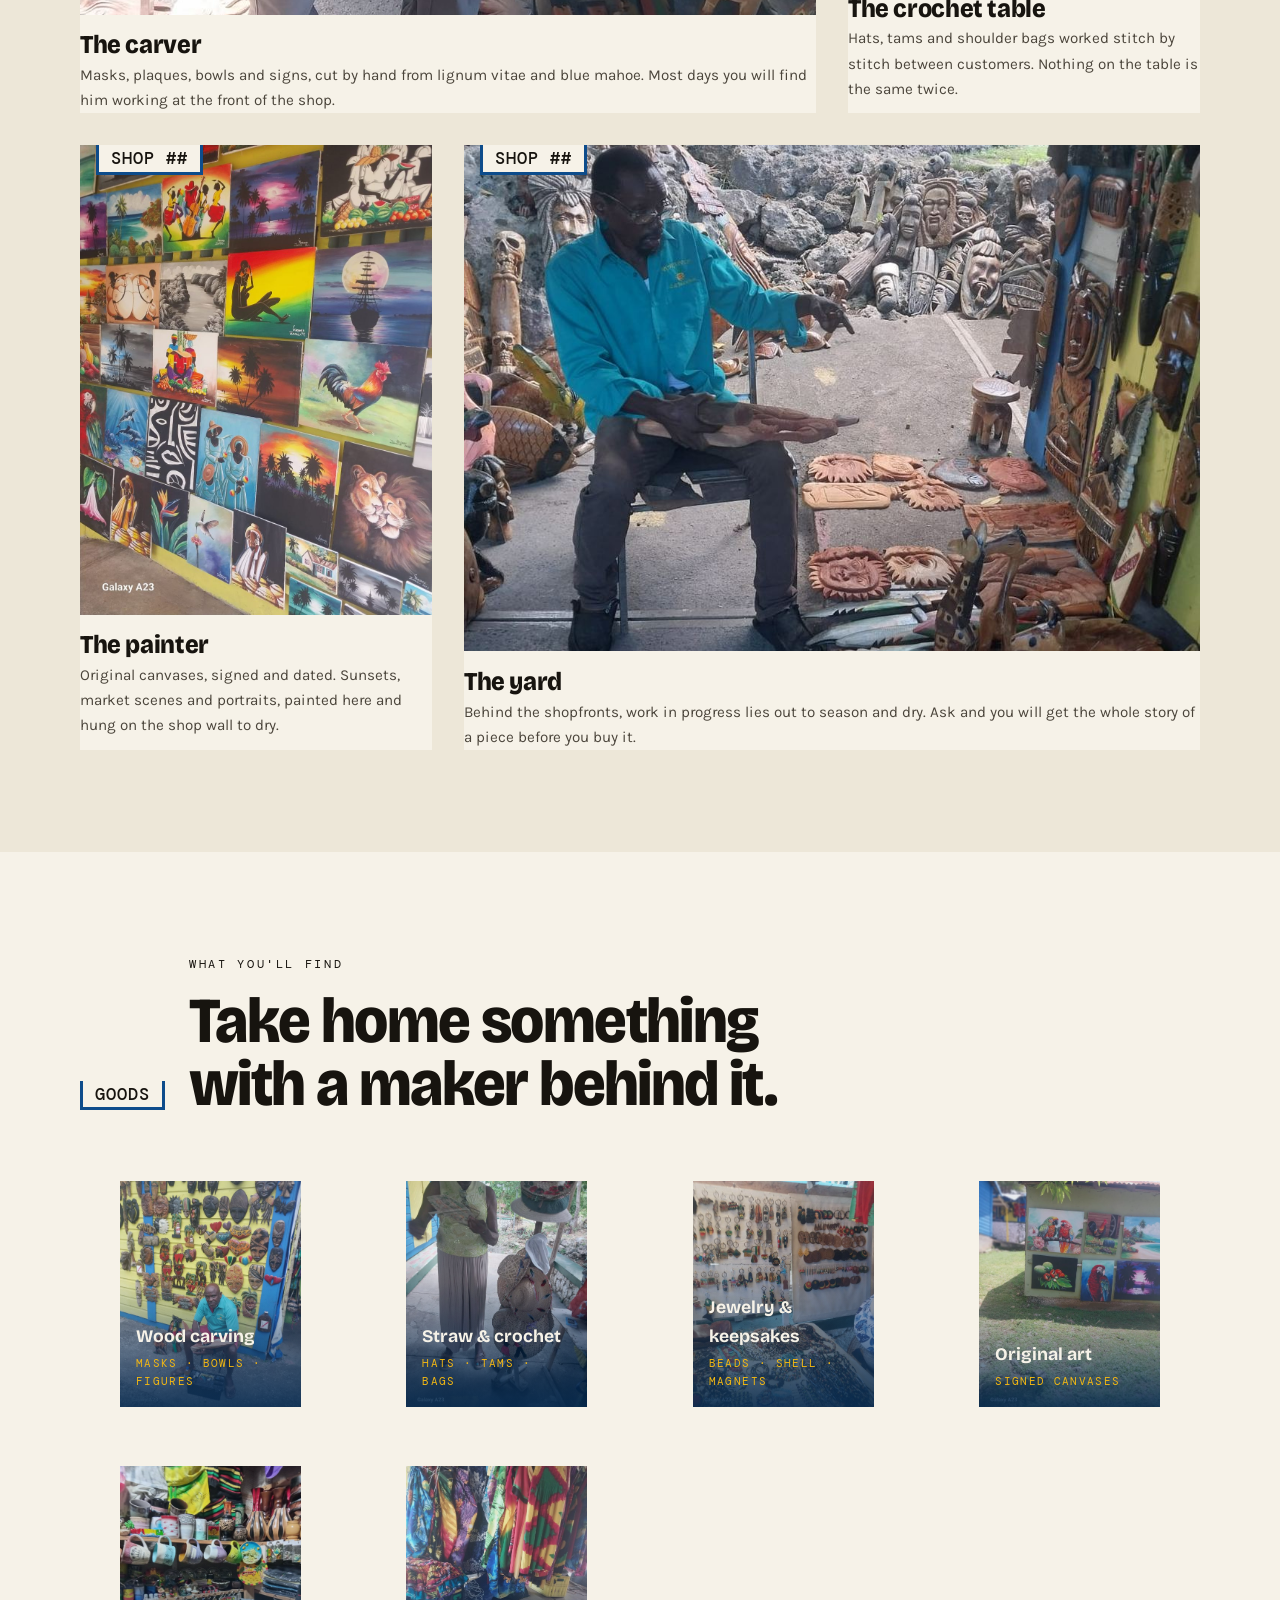
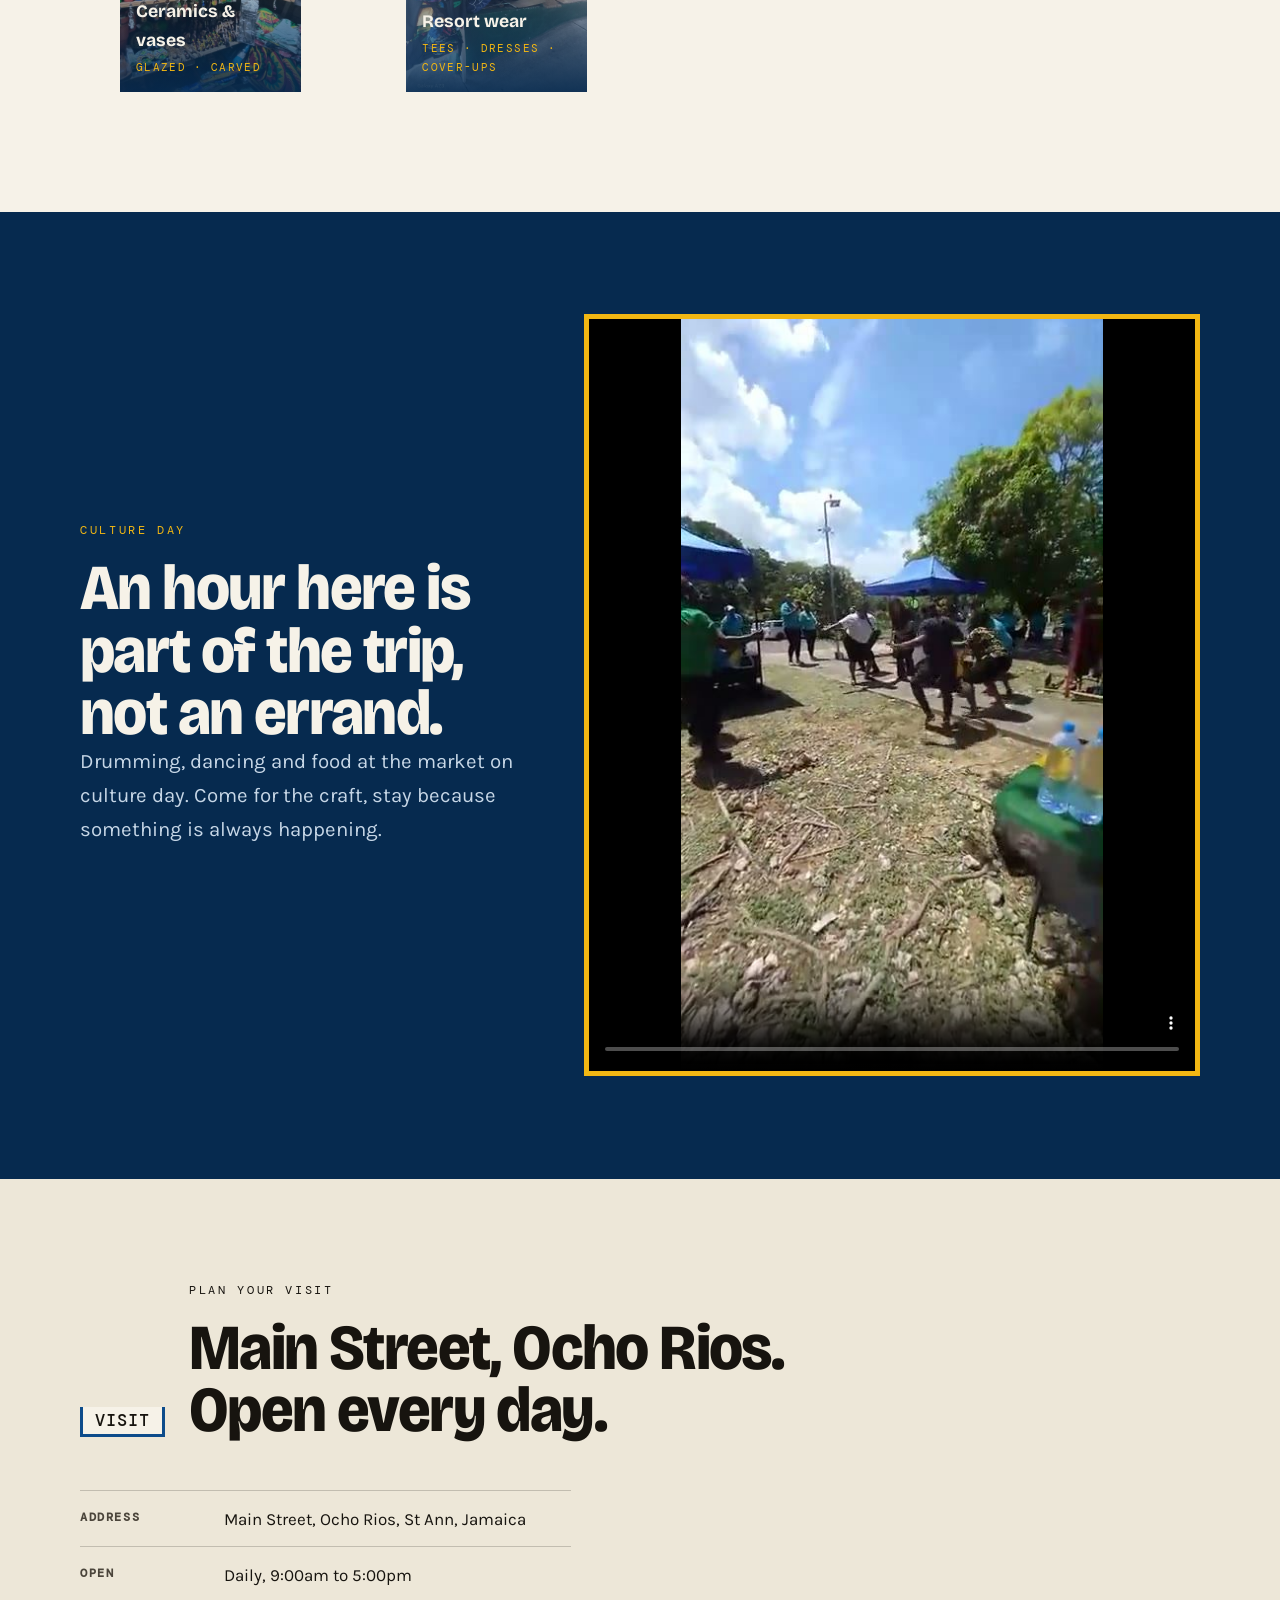
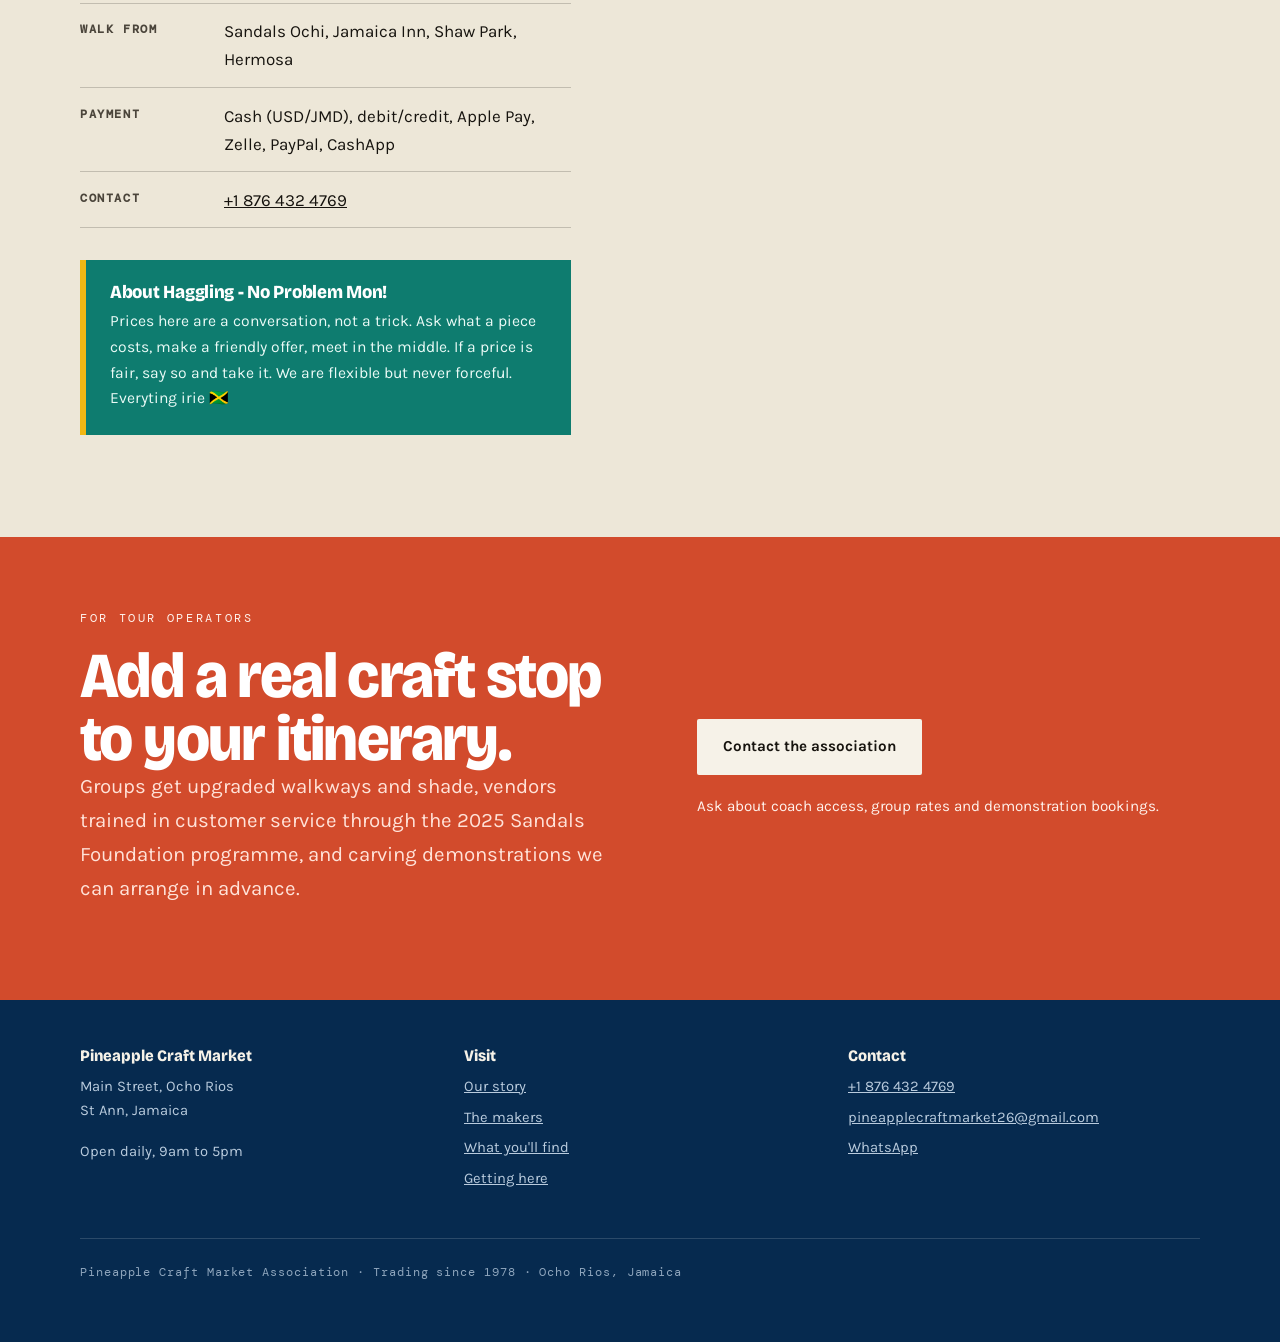
==== commit 9fd34395: "Remove placeholder vendor quotes from maker cards (Task 2) Co-Authored-By: Claude Sonnet 5 <noreply@" ====
--- a/index.html
+++ b/index.html
@@ -166,7 +166,6 @@
         <div class="maker__body">
           <h3>The carver</h3>
           <p>Masks, plaques, bowls and signs, cut by hand from lignum vitae and blue mahoe. Most days you will find him working at the front of the shop.</p>
-          <p class="maker__quote">&ldquo;Add the vendor's own words here. One sentence is plenty.&rdquo;</p>
         </div>
       </article>
 
@@ -203,7 +202,6 @@
         <div class="maker__body">
           <h3>The yard</h3>
           <p>Behind the shopfronts, work in progress lies out to season and dry. Ask and you will get the whole story of a piece before you buy it.</p>
-          <p class="maker__quote">&ldquo;Second quote goes here, from a different vendor.&rdquo;</p>
         </div>
       </article>
 
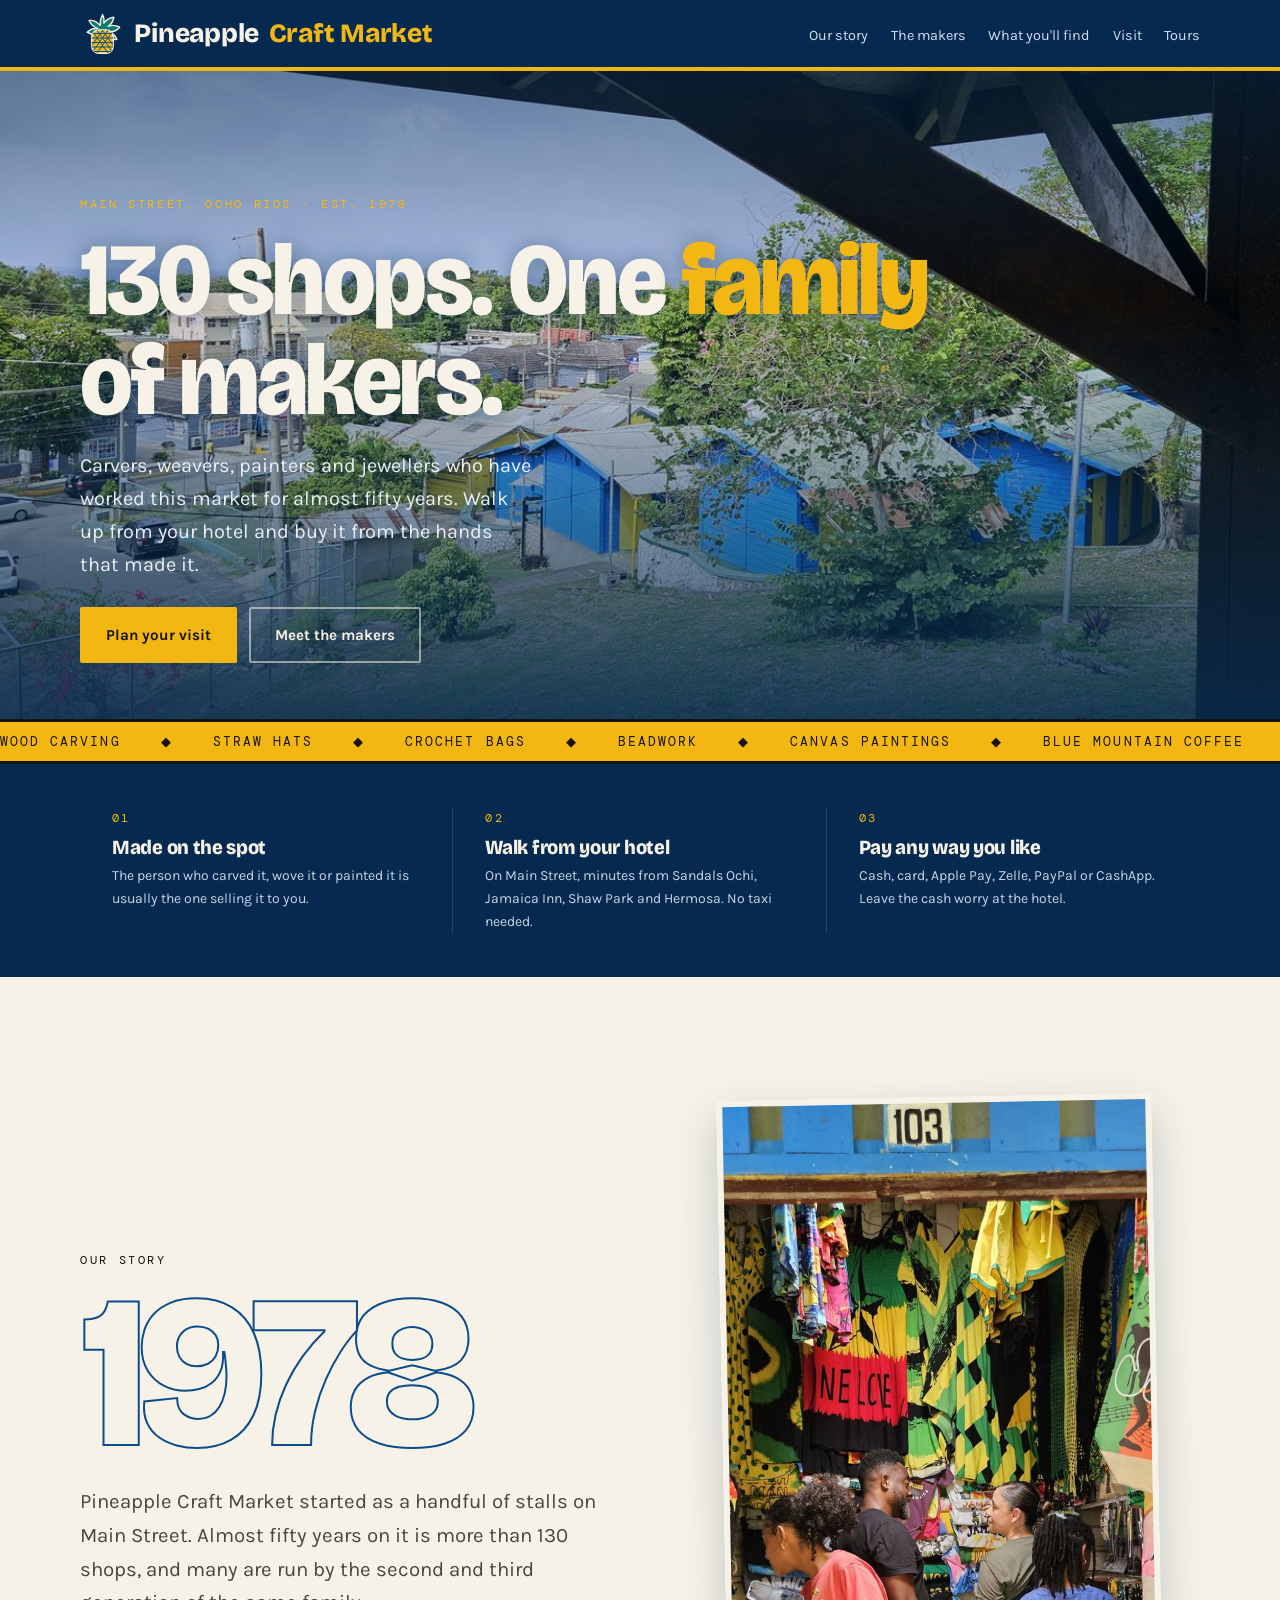
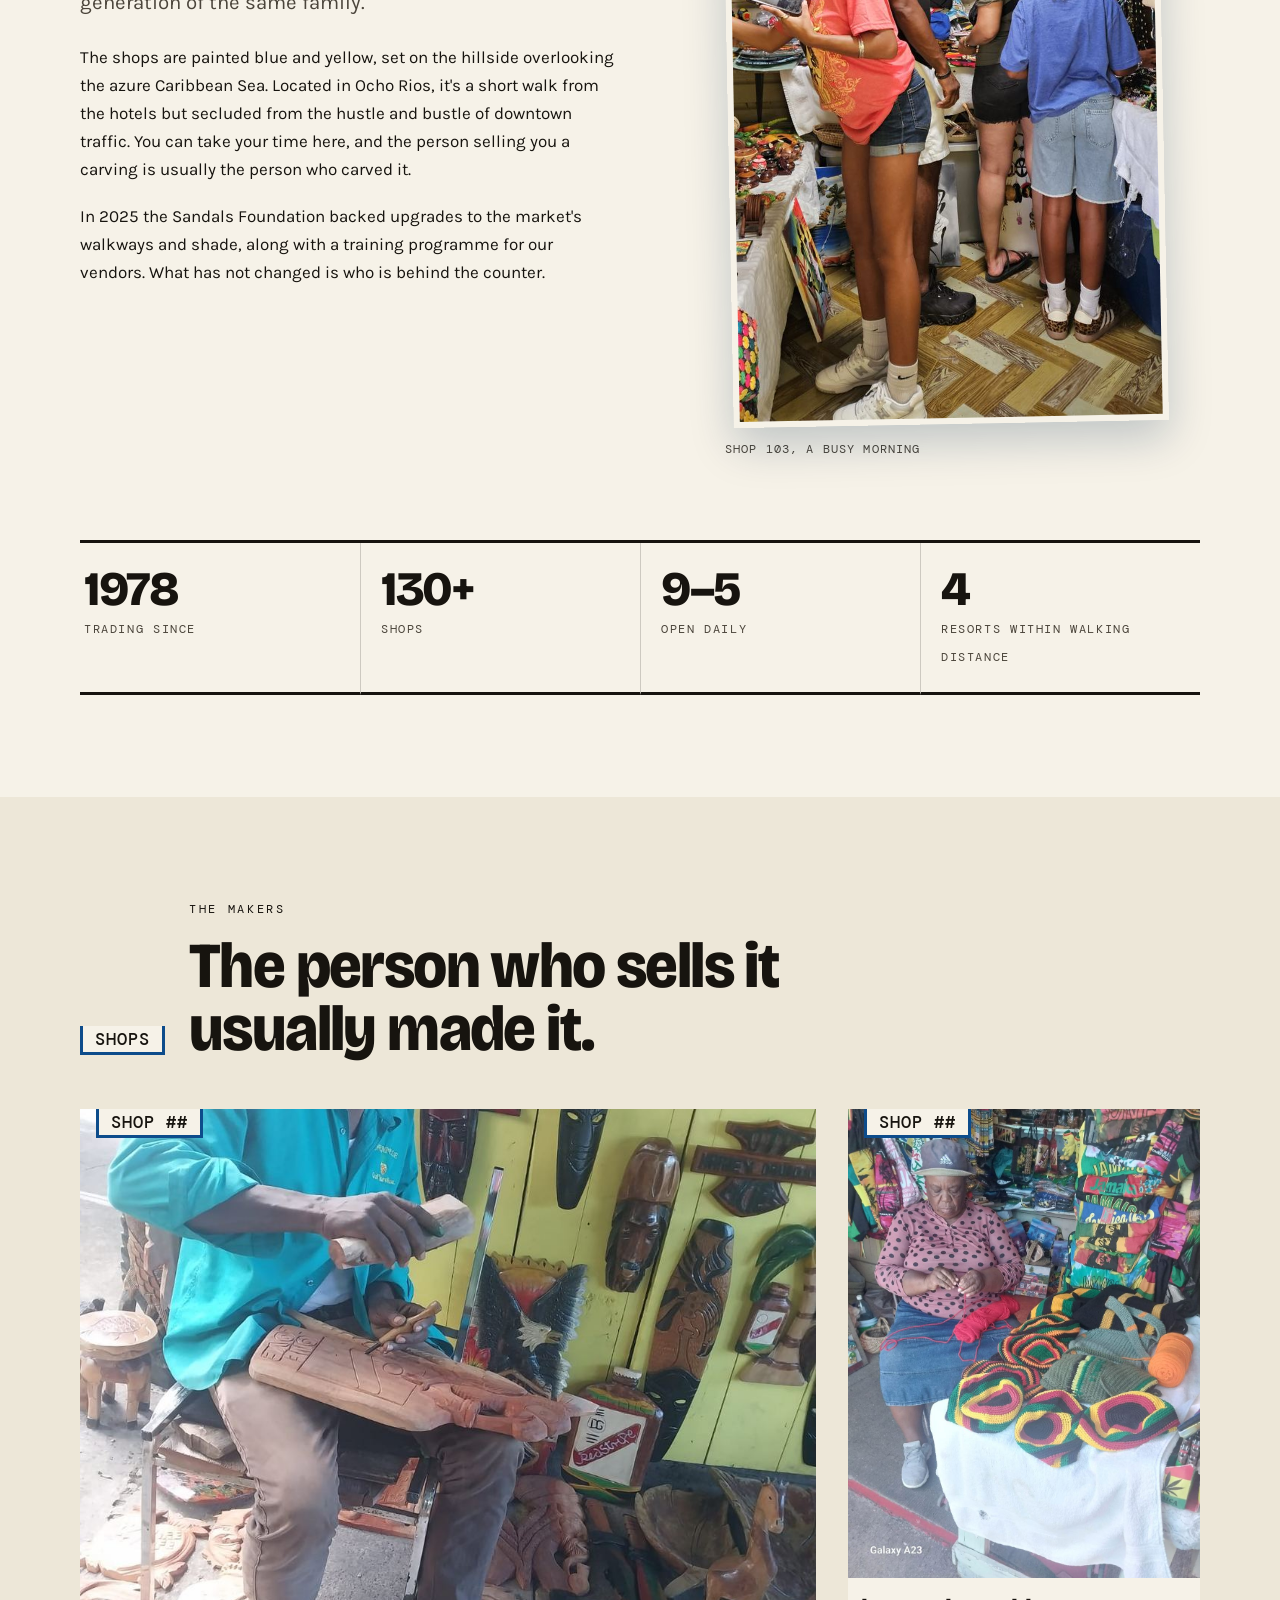
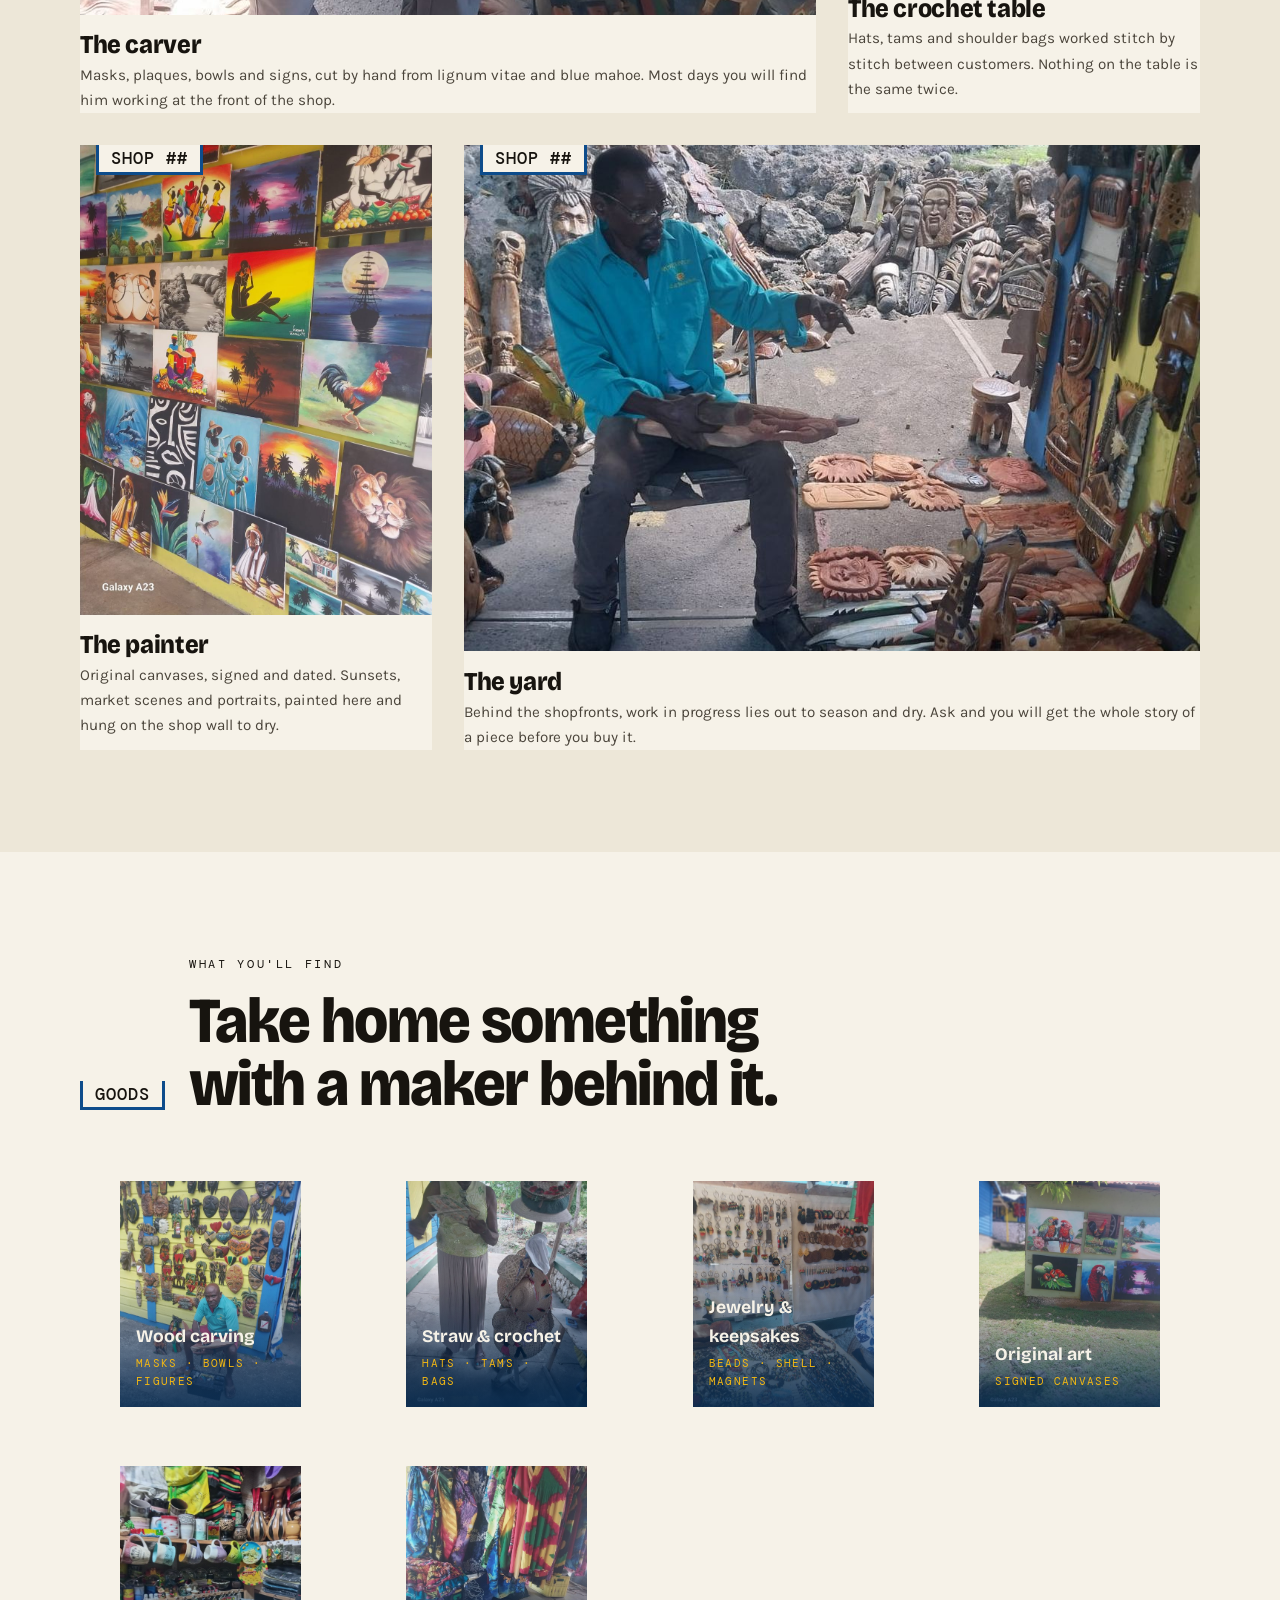
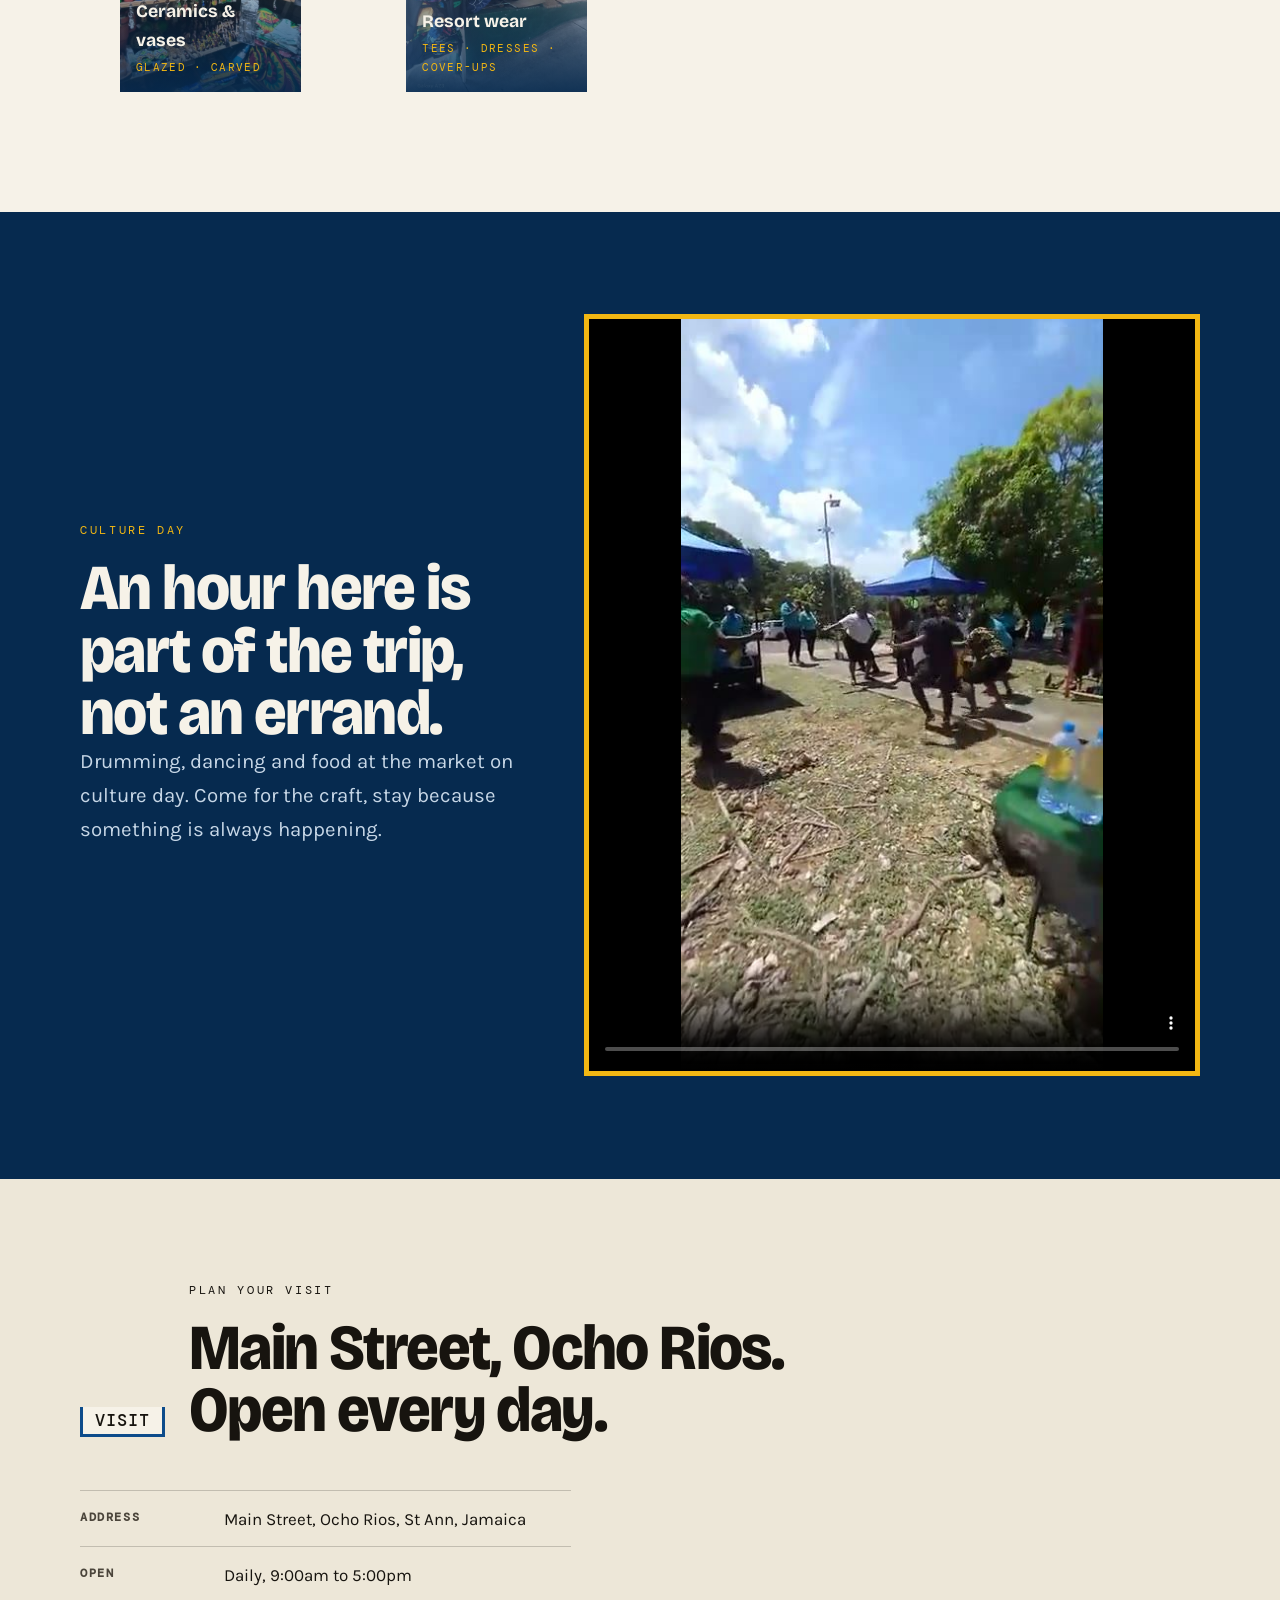
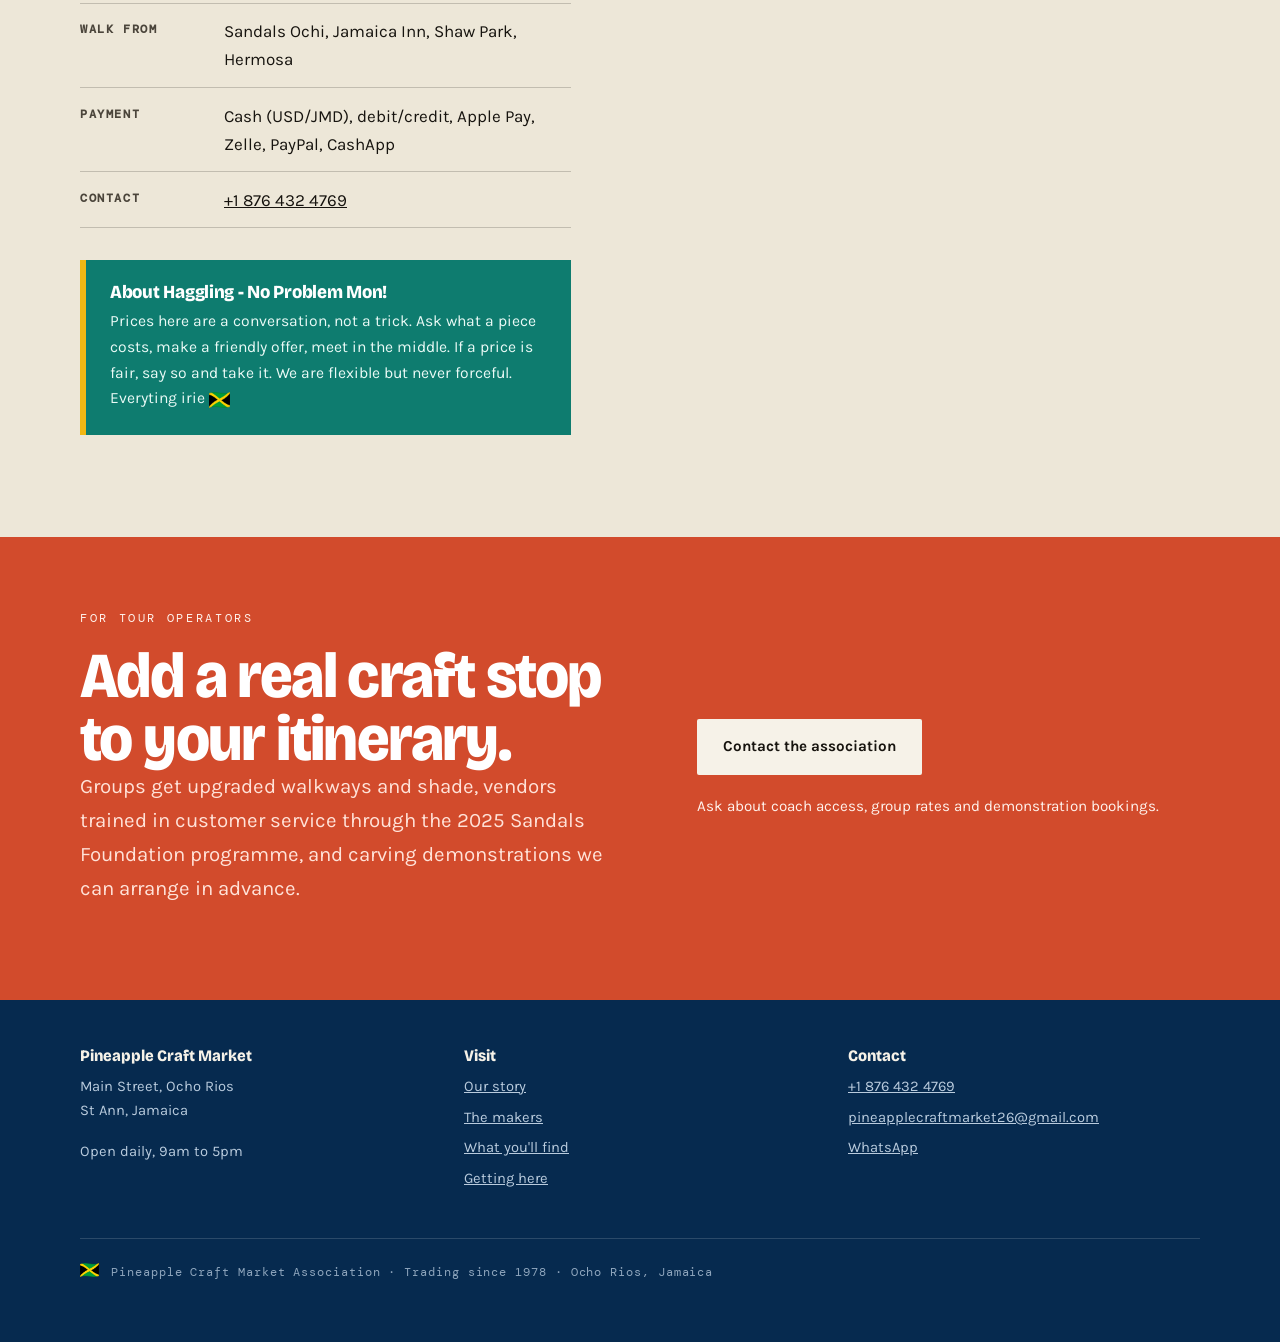
==== commit c443071d: "Add Jamaican flag accents at the two approved placements (Task 5) Replaces the emoji in the haggling" ====
--- a/index.html
+++ b/index.html
@@ -289,7 +289,7 @@
 
         <div class="note">
           <h3>About Haggling - No Problem Mon!</h3>
-          <p>Prices here are a conversation, not a trick. Ask what a piece costs, make a friendly offer, meet in the middle. If a price is fair, say so and take it. We are flexible but never forceful. Everyting irie 🇯🇲</p>
+          <p>Prices here are a conversation, not a trick. Ask what a piece costs, make a friendly offer, meet in the middle. If a price is fair, say so and take it. We are flexible but never forceful. Everyting irie <img class="flag-mark" src="img/icons/flag-jamaica.png" alt="Jamaican flag" width="21" height="16"></p>
         </div>
       </div>
 
@@ -344,7 +344,7 @@
         </ul>
       </div>
     </div>
-    <p class="foot__base">Pineapple Craft Market Association &middot; Trading since 1978 &middot; Ocho Rios, Jamaica</p>
+    <p class="foot__base"><img class="flag-mark flag-mark--sm" src="img/icons/flag-jamaica.png" alt="" aria-hidden="true" width="18" height="14"> Pineapple Craft Market Association &middot; Trading since 1978 &middot; Ocho Rios, Jamaica</p>
   </div>
 </footer>
 
--- a/css/style.css
+++ b/css/style.css
@@ -254,6 +254,9 @@
 .note h3{color:#fff;margin-bottom:0.5rem;font-size:1.15rem}
 .note p{margin:0;font-size:0.98rem}
 
+.flag-mark{display:inline-block;height:1em;width:auto;vertical-align:middle}
+.flag-mark--sm{height:14px;margin-right:0.4em;vertical-align:-1px}
+
 /* ── Tour band ───────────────────────────────────────────────── */
 .band{background:var(--coral);color:#fff2ec;padding-block:clamp(3rem,6vw,4.5rem)}
 .band h2{color:#fff;max-width:18ch}
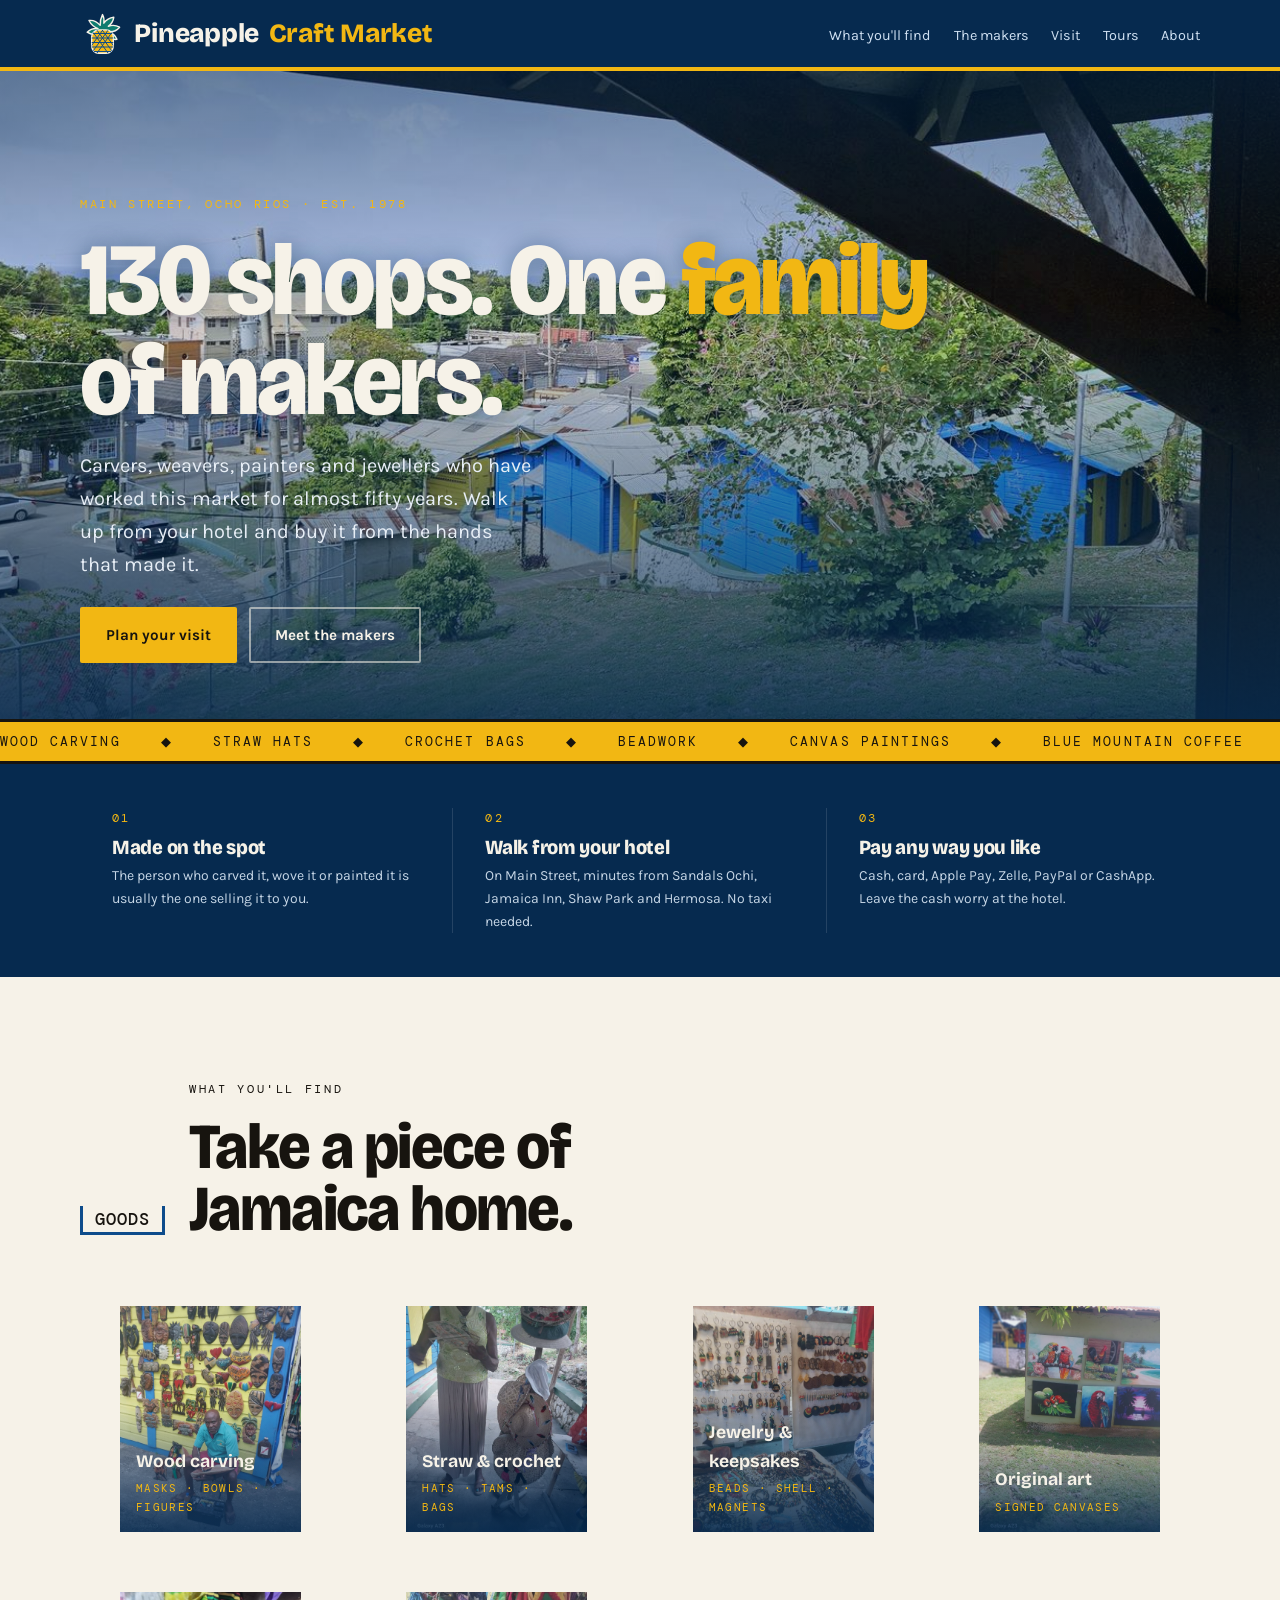
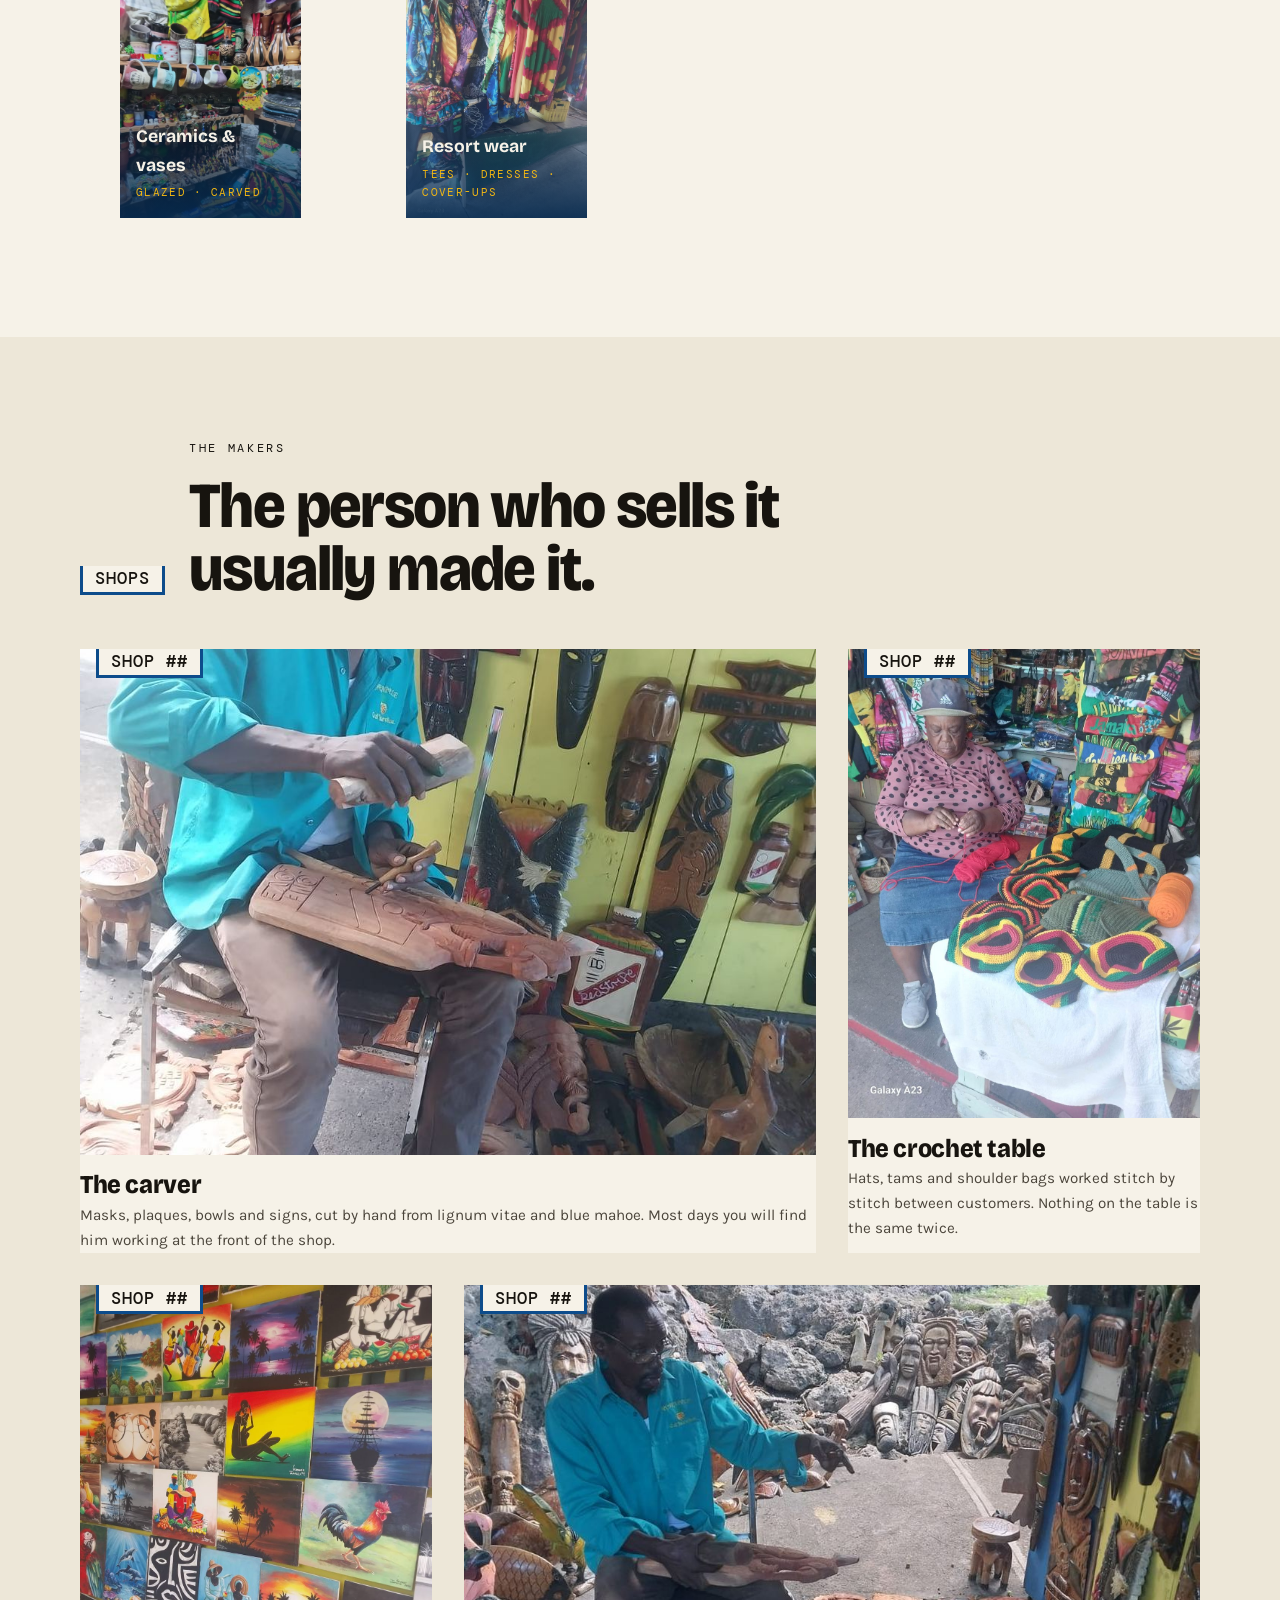
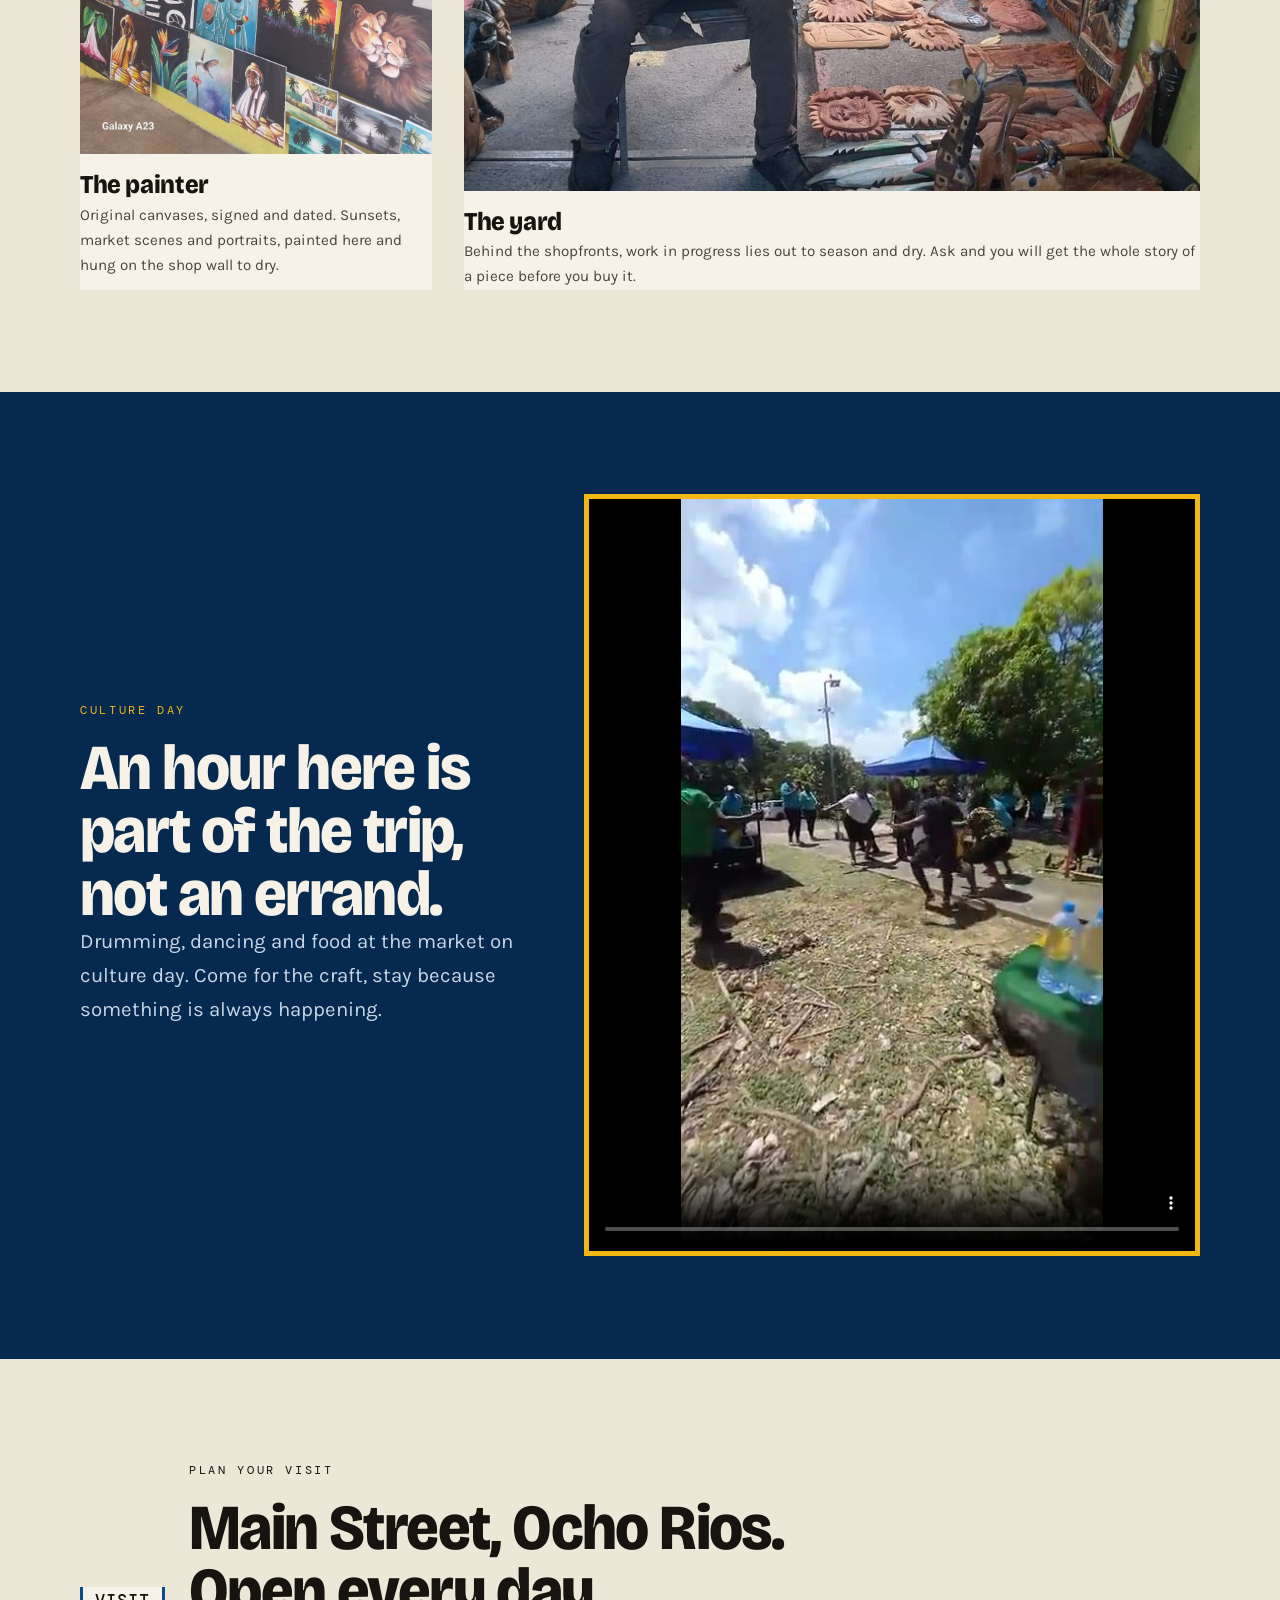
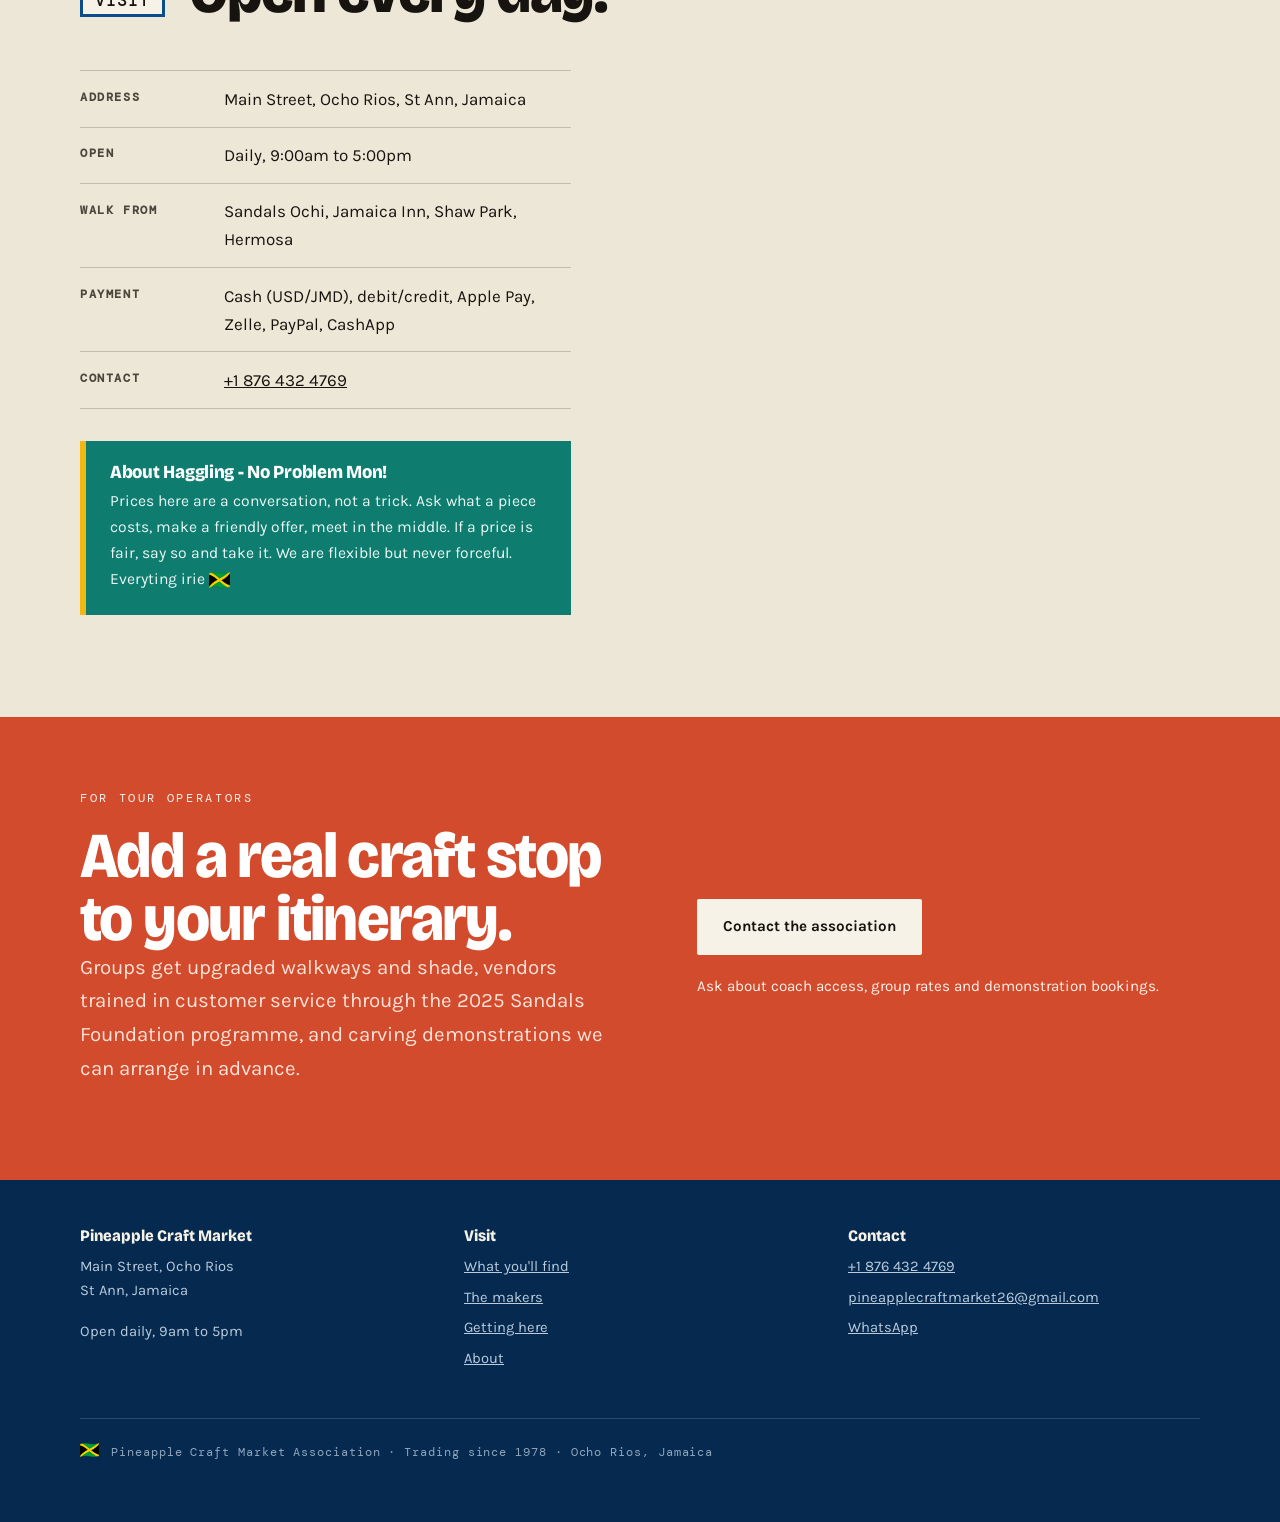
==== commit 2bb81cdc: "Move story content to a separate About page, promote Goods to homepage The landing page now leads wi" ====
--- a/index.html
+++ b/index.html
@@ -21,11 +21,14 @@
 <script type="application/ld+json">
 {
   "@context": "https://schema.org",
-  "@type": ["LocalBusiness", "TouristAttraction"],
+  "@type": ["Store", "TouristAttraction"],
   "name": "Pineapple Craft Market",
+  "description": "130+ shops of Jamaican craft on Main Street, Ocho Rios. Wood carving, straw work, jewelry, art and Blue Mountain coffee, made and sold by the artisans themselves.",
   "url": "https://pineapplecraftmarketja.com/",
-  "image": "https://pineapplecraftmarketja.com/img/market-view.jpg",
-  "description": "A craft market of 130+ shops on Main Street, Ocho Rios, Jamaica, trading since 1978. Carvers, weavers, painters and jewellers sell what they make on site.",
+  "image": "https://pineapplecraftmarketja.com/img/og-image.jpg",
+  "telephone": "+1-876-432-4769",
+  "email": "pineapplecraftmarket26@gmail.com",
+  "foundingDate": "1978",
   "address": {
     "@type": "PostalAddress",
     "streetAddress": "Main Street",
@@ -33,40 +36,35 @@
     "addressRegion": "St Ann",
     "addressCountry": "JM"
   },
-  "geo": {
-    "@type": "GeoCoordinates",
-    "latitude": 18.4074,
-    "longitude": -77.1032
-  },
   "openingHoursSpecification": {
     "@type": "OpeningHoursSpecification",
     "dayOfWeek": ["Monday","Tuesday","Wednesday","Thursday","Friday","Saturday","Sunday"],
     "opens": "09:00",
     "closes": "17:00"
   },
-  "priceRange": "$",
-  "telephone": "+1-876-432-4769"
+  "paymentAccepted": "Cash, Credit Card, Debit Card, Apple Pay, Zelle, PayPal, CashApp",
+  "currenciesAccepted": "USD, JMD"
 }
 </script>
-<!-- JSON-LD above has approximate geo coordinates.
-     CONFIRM geo once the Google Business Profile is claimed — see
-     docs/SPEC.md section 6. -->
+<!-- TODO: add a "geo" (GeoCoordinates) field to the JSON-LD above once the
+     Google Business Profile is claimed and the exact lat/long is known —
+     see docs/SPEC.md section 6. Left out rather than guessed. -->
 </head>
 <body>
 <a class="skip" href="#main">Skip to content</a>
 
 <nav class="nav">
   <div class="nav__inner">
-    <a class="nav__brand" href="#">
+    <a class="nav__brand" href="index.html">
       <img class="nav__mark" src="img/pineapple-icon.svg" alt="" width="40" height="40">
       Pineapple <span>Craft Market</span>
     </a>
     <ul class="nav__links">
-      <li><a href="#story">Our story</a></li>
+      <li><a href="#crafts">What you'll find</a></li>
       <li><a href="#makers">The makers</a></li>
-      <li><a href="#crafts">What you'll find</a></li>
       <li><a href="#visit">Visit</a></li>
       <li><a href="#groups">Tours</a></li>
+      <li><a href="about.html">About</a></li>
     </ul>
   </div>
 </nav>
@@ -119,27 +117,41 @@
 </section>
 
 <!-- ── Story ──────────────────────────────────────────────── -->
-<section class="section" id="story">
-  <div class="wrap">
-    <div class="origin reveal">
-      <div>
-        <p class="eyebrow">Our story</p>
-        <p class="origin__year">1978</p>
-        <p class="lede">Pineapple Craft Market started as a handful of stalls on Main Street. Almost fifty years on it is more than 130 shops, and many are run by the second and third generation of the same family.</p>
-        <p>The shops are painted blue and yellow, set on the hillside overlooking the azure Caribbean Sea. Located in Ocho Rios, it's a short walk from the hotels but secluded from the hustle and bustle of downtown traffic. You can take your time here, and the person selling you a carving is usually the person who carved it.</p>
-        <p>In 2025 the Sandals Foundation backed upgrades to the market's walkways and shade, along with a training programme for our vendors. What has not changed is who is behind the counter.</p>
-      </div>
-      <figure class="origin__figure">
-        <img loading="lazy" src="img/shoppers-103.jpg" alt="Shoppers browsing Jamaican flags, resort wear and canvas art at shop 103, painted blue with the stall number on the door frame">
-        <figcaption class="origin__cap">Shop 103, a busy morning</figcaption>
-      </figure>
-    </div>
-
-    <div class="stats reveal">
-      <div class="stat"><b>1978</b><small>Trading since</small></div>
-      <div class="stat"><b>130+</b><small>Shops</small></div>
-      <div class="stat"><b>9&ndash;5</b><small>Open daily</small></div>
-      <div class="stat"><b>4</b><small>Resorts within walking distance</small></div>
+<section class="section" id="crafts">
+  <div class="wrap">
+    <div class="section__head reveal">
+      <span class="plate"><span class="plate__fascia"></span><span class="plate__num">GOODS</span></span>
+      <div>
+        <p class="eyebrow">What you'll find</p>
+        <h2>Take a piece of<br>Jamaica home.</h2>
+      </div>
+    </div>
+
+    <div class="crafts reveal">
+      <figure class="craft">
+        <img loading="lazy" src="img/carver-stall.jpg" alt="Carved wooden masks, hearts and 'One Love' plaques covering a yellow shopfront wall">
+        <figcaption>Wood carving<small>Masks &middot; bowls &middot; figures</small></figcaption>
+      </figure>
+      <figure class="craft">
+        <img loading="lazy" src="img/straw-hats.jpg" alt="Hand-painted straw hats and woven baskets on display">
+        <figcaption>Straw &amp; crochet<small>Hats &middot; tams &middot; bags</small></figcaption>
+      </figure>
+      <figure class="craft">
+        <img loading="lazy" src="img/jewelry.jpg" alt="Wall of beaded and wood earrings, keyrings and beaded bracelets and necklaces laid out on a table">
+        <figcaption>Jewelry &amp; keepsakes<small>Beads &middot; shell &middot; magnets</small></figcaption>
+      </figure>
+      <figure class="craft">
+        <img loading="lazy" src="img/paintings-outdoor.jpg" alt="Signed canvas paintings of parrots, a rooster and ackee fruit displayed outdoors">
+        <figcaption>Original art<small>Signed canvases</small></figcaption>
+      </figure>
+      <figure class="craft">
+        <img loading="lazy" src="img/ceramics.jpg" alt="Shelves of glazed ceramic mugs and carved wooden vases">
+        <figcaption>Ceramics &amp; vases<small>Glazed &middot; carved</small></figcaption>
+      </figure>
+      <figure class="craft">
+        <img loading="lazy" src="img/resort-wear.jpg" alt="Rack of colourful Jamaican-print dresses and resort wear">
+        <figcaption>Resort wear<small>Tees &middot; dresses &middot; cover-ups</small></figcaption>
+      </figure>
     </div>
   </div>
 </section>
@@ -205,46 +217,6 @@
         </div>
       </article>
 
-    </div>
-  </div>
-</section>
-
-<!-- ── Crafts ─────────────────────────────────────────────── -->
-<section class="section" id="crafts">
-  <div class="wrap">
-    <div class="section__head reveal">
-      <span class="plate"><span class="plate__fascia"></span><span class="plate__num">GOODS</span></span>
-      <div>
-        <p class="eyebrow">What you'll find</p>
-        <h2>Take home something<br>with a maker behind it.</h2>
-      </div>
-    </div>
-
-    <div class="crafts reveal">
-      <figure class="craft">
-        <img loading="lazy" src="img/carver-stall.jpg" alt="Carved wooden masks, hearts and 'One Love' plaques covering a yellow shopfront wall">
-        <figcaption>Wood carving<small>Masks &middot; bowls &middot; figures</small></figcaption>
-      </figure>
-      <figure class="craft">
-        <img loading="lazy" src="img/straw-hats.jpg" alt="Hand-painted straw hats and woven baskets on display">
-        <figcaption>Straw &amp; crochet<small>Hats &middot; tams &middot; bags</small></figcaption>
-      </figure>
-      <figure class="craft">
-        <img loading="lazy" src="img/jewelry.jpg" alt="Wall of beaded and wood earrings, keyrings and beaded bracelets and necklaces laid out on a table">
-        <figcaption>Jewelry &amp; keepsakes<small>Beads &middot; shell &middot; magnets</small></figcaption>
-      </figure>
-      <figure class="craft">
-        <img loading="lazy" src="img/paintings-outdoor.jpg" alt="Signed canvas paintings of parrots, a rooster and ackee fruit displayed outdoors">
-        <figcaption>Original art<small>Signed canvases</small></figcaption>
-      </figure>
-      <figure class="craft">
-        <img loading="lazy" src="img/ceramics.jpg" alt="Shelves of glazed ceramic mugs and carved wooden vases">
-        <figcaption>Ceramics &amp; vases<small>Glazed &middot; carved</small></figcaption>
-      </figure>
-      <figure class="craft">
-        <img loading="lazy" src="img/resort-wear.jpg" alt="Rack of colourful Jamaican-print dresses and resort wear">
-        <figcaption>Resort wear<small>Tees &middot; dresses &middot; cover-ups</small></figcaption>
-      </figure>
     </div>
   </div>
 </section>
@@ -329,10 +301,10 @@
       <div>
         <h3>Visit</h3>
         <ul>
-          <li><a href="#story">Our story</a></li>
+          <li><a href="#crafts">What you'll find</a></li>
           <li><a href="#makers">The makers</a></li>
-          <li><a href="#crafts">What you'll find</a></li>
           <li><a href="#visit">Getting here</a></li>
+          <li><a href="about.html">About</a></li>
         </ul>
       </div>
       <div>
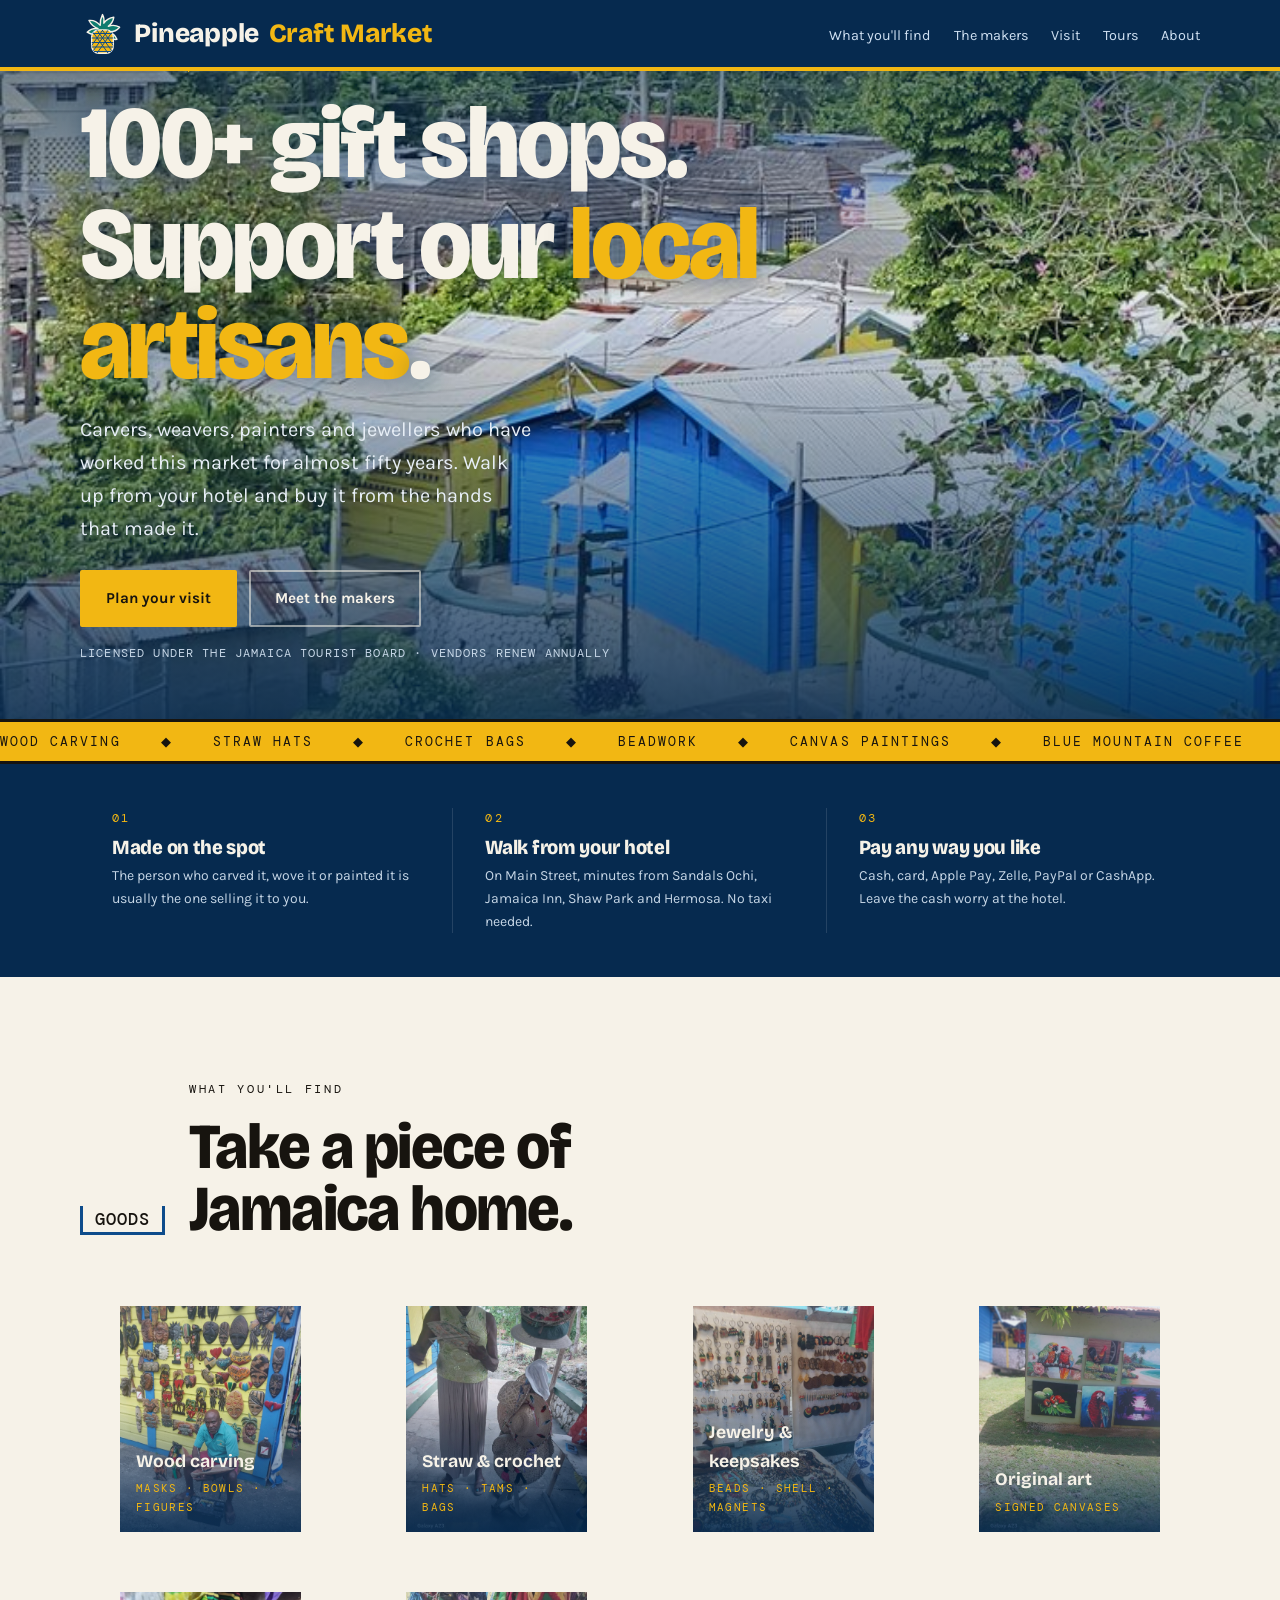
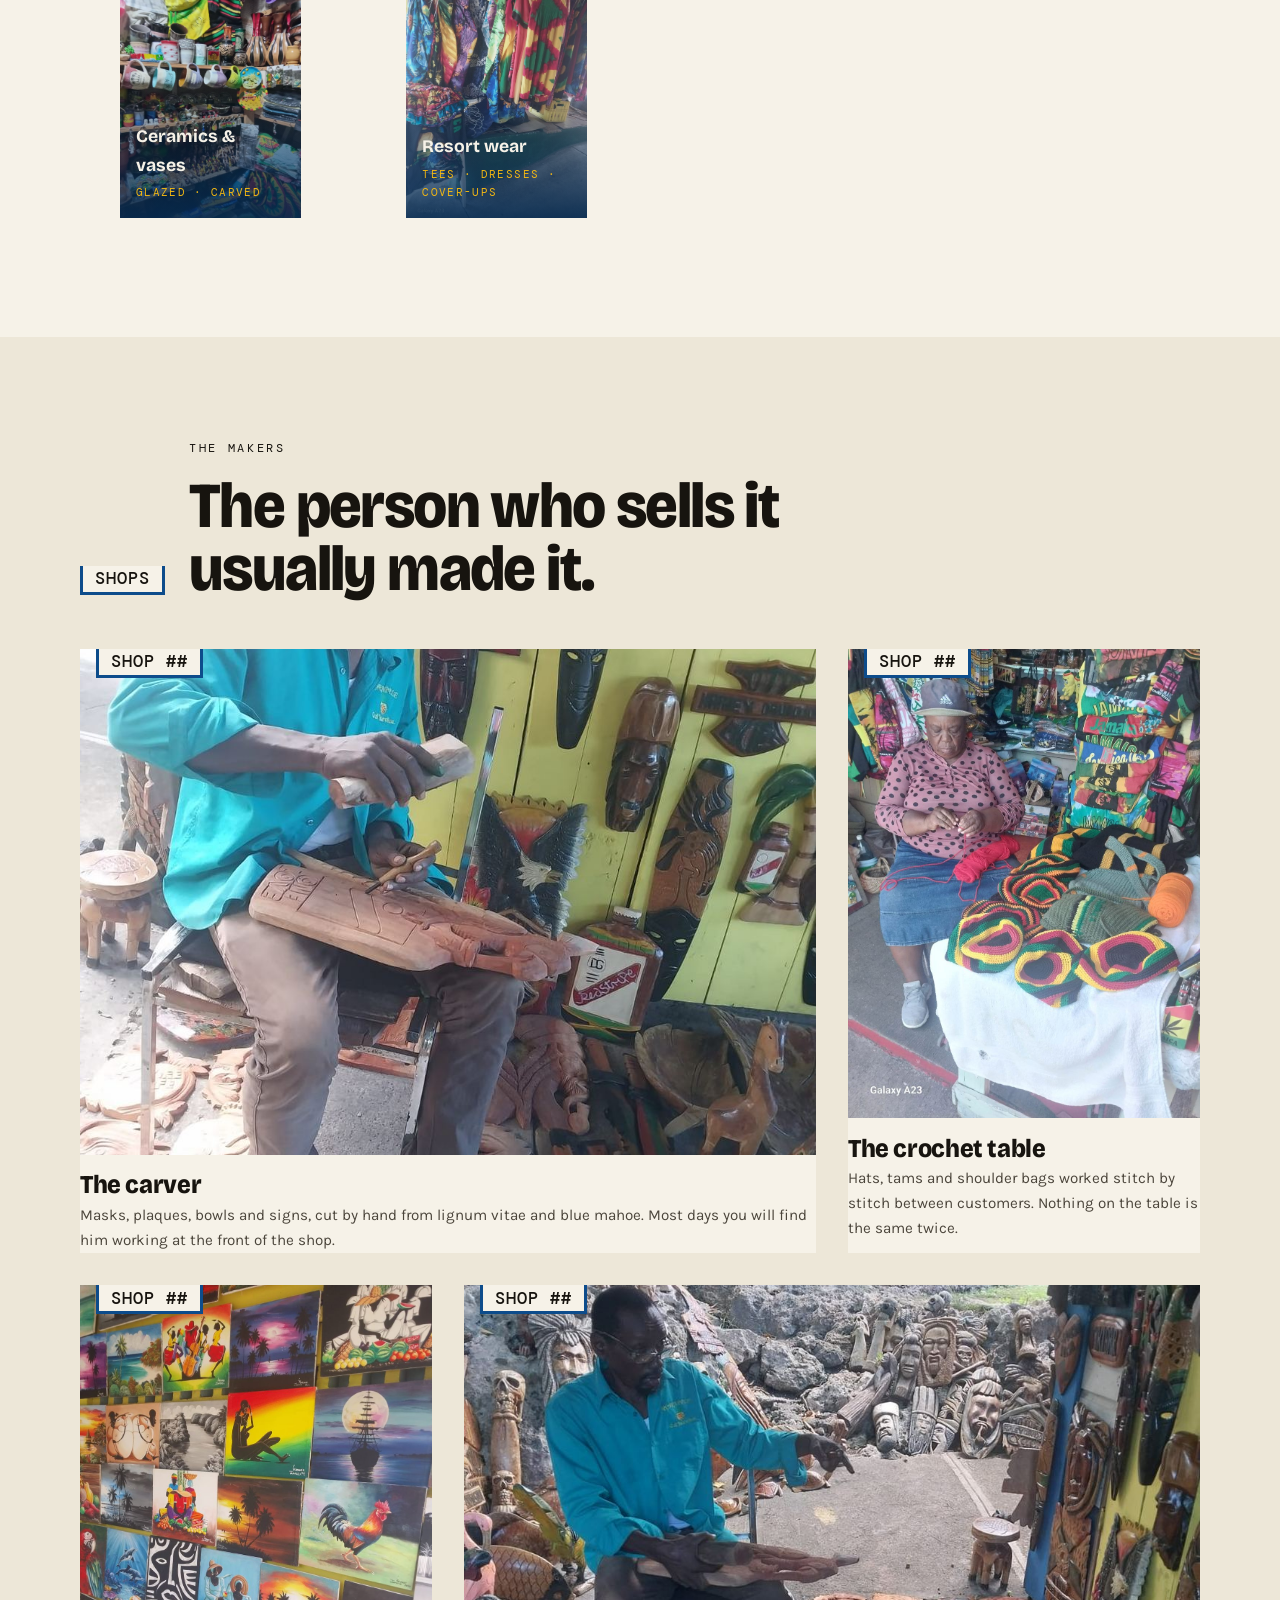
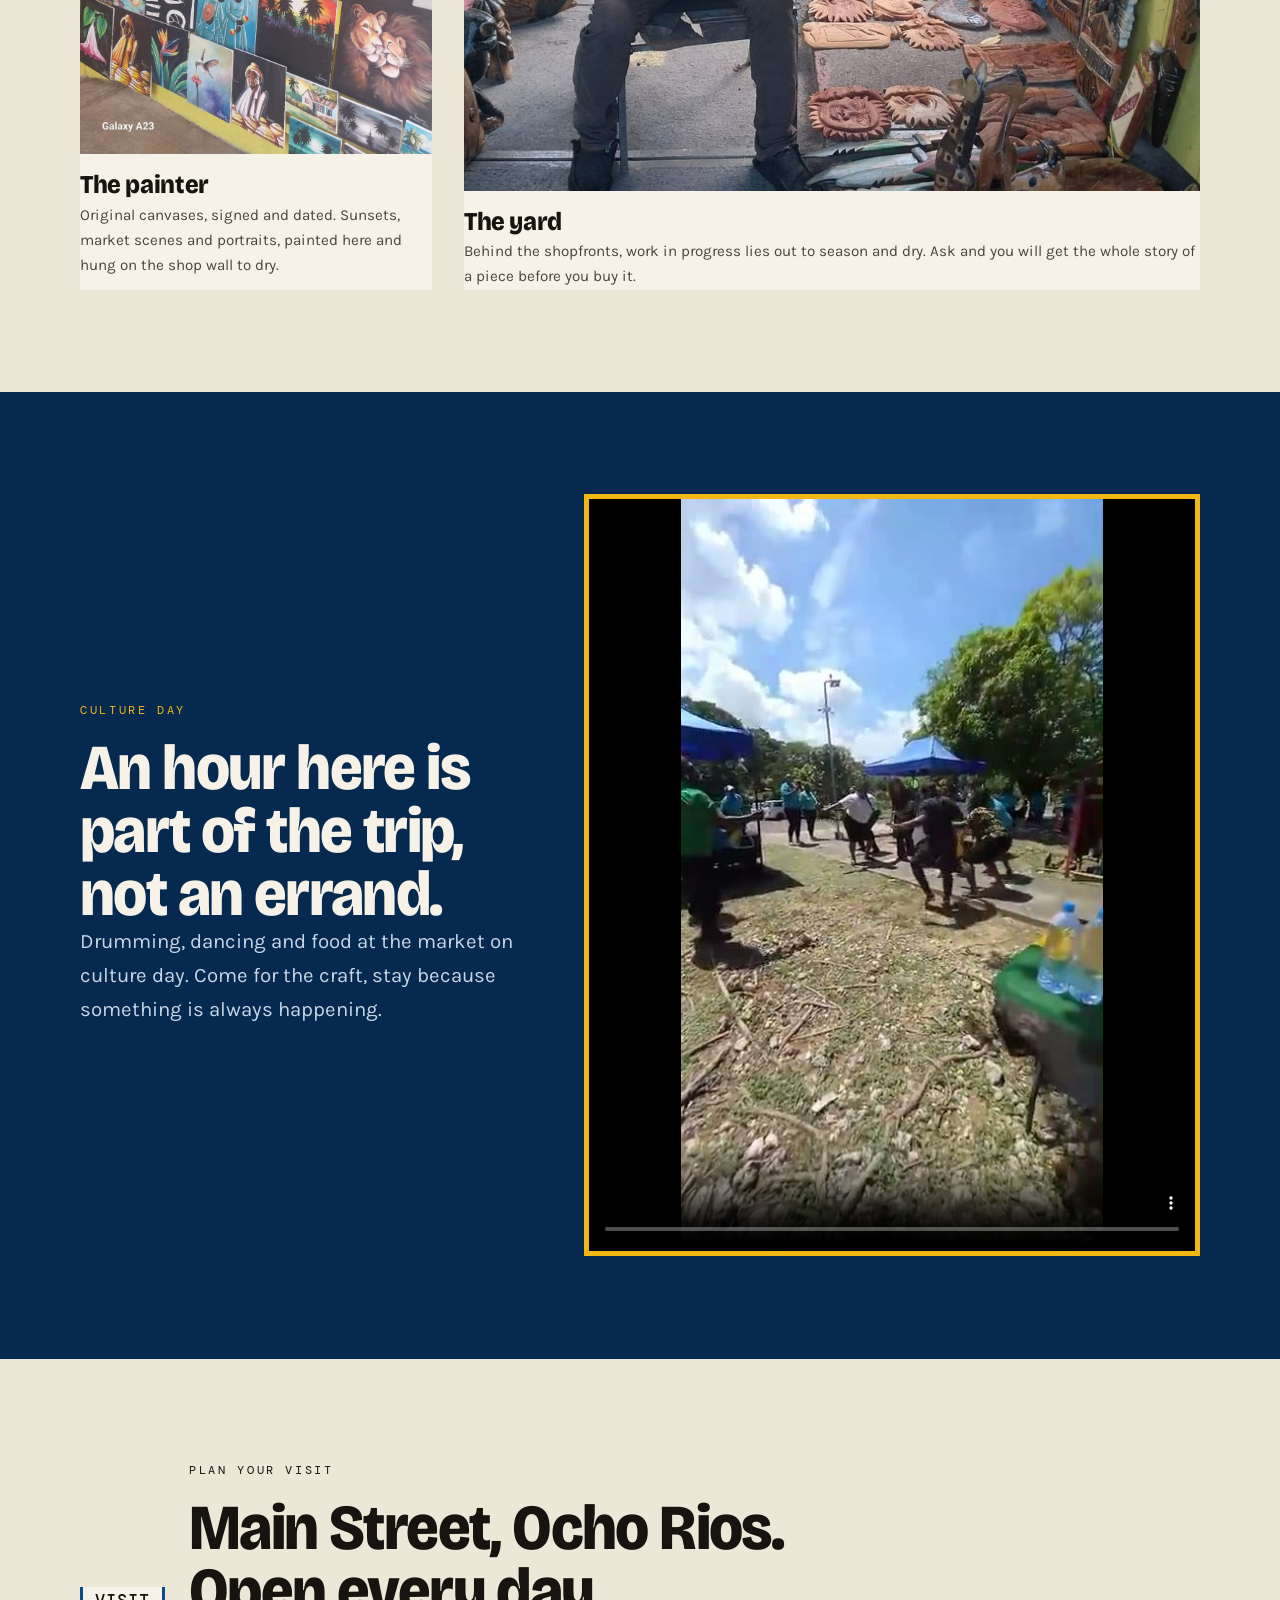
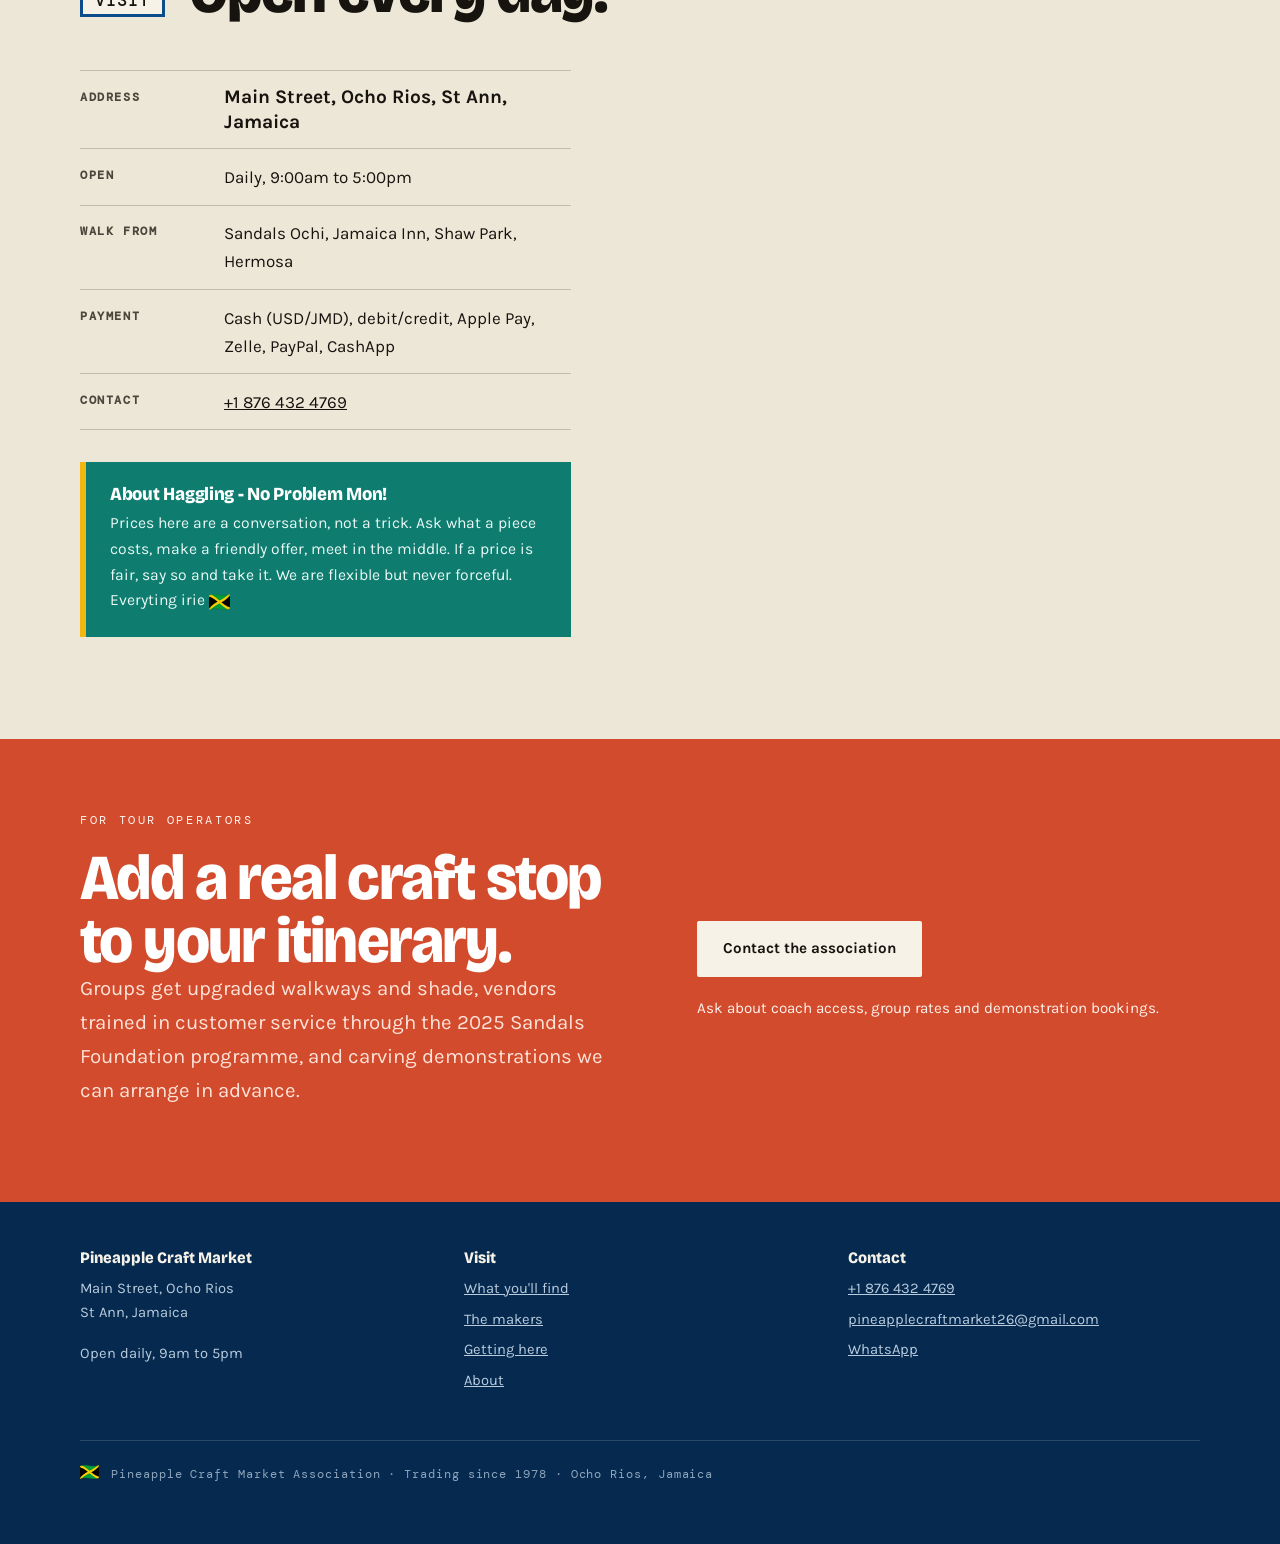
==== commit 4ba4746f: "Update hero headline, add JTB licensing trust line, enlarge address Hero: "100+ gift shops. Support " ====
--- a/index.html
+++ b/index.html
@@ -79,12 +79,13 @@
   <div class="hero__scrim"></div>
   <div class="hero__copy">
     <p class="eyebrow">Main Street, Ocho Rios &middot; est. 1978</p>
-    <h1>130 shops. One <em>family</em> of makers.</h1>
+    <h1>100+ gift shops. Support our <em>local artisans</em>.</h1>
     <p class="hero__sub">Carvers, weavers, painters and jewellers who have worked this market for almost fifty years. Walk up from your hotel and buy it from the hands that made it.</p>
     <div class="hero__cta">
       <a class="btn btn--solid" href="#visit">Plan your visit</a>
       <a class="btn btn--ghost" href="#makers">Meet the makers</a>
     </div>
+    <p class="hero__trust">Licensed under the Jamaica Tourist Board &middot; vendors renew annually</p>
   </div>
 </header>
 
@@ -252,7 +253,7 @@
     <div class="visit reveal">
       <div>
         <ul class="facts">
-          <li><b>Address</b><span>Main Street, Ocho Rios, St Ann, Jamaica</span></li>
+          <li><b>Address</b><span class="facts__address">Main Street, Ocho Rios, St Ann, Jamaica</span></li>
           <li><b>Open</b><span>Daily, 9:00am to 5:00pm</span></li>
           <li><b>Walk from</b><span>Sandals Ochi, Jamaica Inn, Shaw Park, Hermosa</span></li>
           <li><b>Payment</b><span>Cash (USD/JMD), debit/credit, Apple Pay, Zelle, PayPal, CashApp</span></li>
--- a/css/style.css
+++ b/css/style.css
@@ -118,6 +118,10 @@
 .hero h1 em{font-style:normal;color:var(--trim)}
 .hero__sub{margin:1.1rem 0 1.6rem;max-width:38ch;font-size:clamp(1.05rem,1.6vw,1.25rem);color:#e7eef6}
 .hero__cta{display:flex;flex-wrap:wrap;gap:0.75rem}
+.hero__trust{
+  margin:1.1rem 0 0;font-family:"DM Mono",monospace;font-size:0.72rem;
+  letter-spacing:0.1em;text-transform:uppercase;color:#c6d6e6;
+}
 
 .btn{
   display:inline-block;text-decoration:none;font-weight:700;font-size:0.95rem;
@@ -249,6 +253,7 @@
 .facts li{display:flex;gap:1rem;padding:0.85rem 0;border-bottom:1px solid rgba(23,20,15,.2)}
 .facts dt,.facts b{font-family:"DM Mono",monospace;font-size:0.72rem;letter-spacing:0.14em;
   text-transform:uppercase;color:var(--ink-soft);flex:0 0 8rem;padding-top:0.2rem}
+.facts__address{font-size:1.2rem;font-weight:700;line-height:1.3}
 .map{width:100%;aspect-ratio:4/3;border:0;background:var(--limewash-2)}
 .note{background:var(--sea);color:#eafaf6;padding:1.4rem 1.5rem;border-left:6px solid var(--trim)}
 .note h3{color:#fff;margin-bottom:0.5rem;font-size:1.15rem}
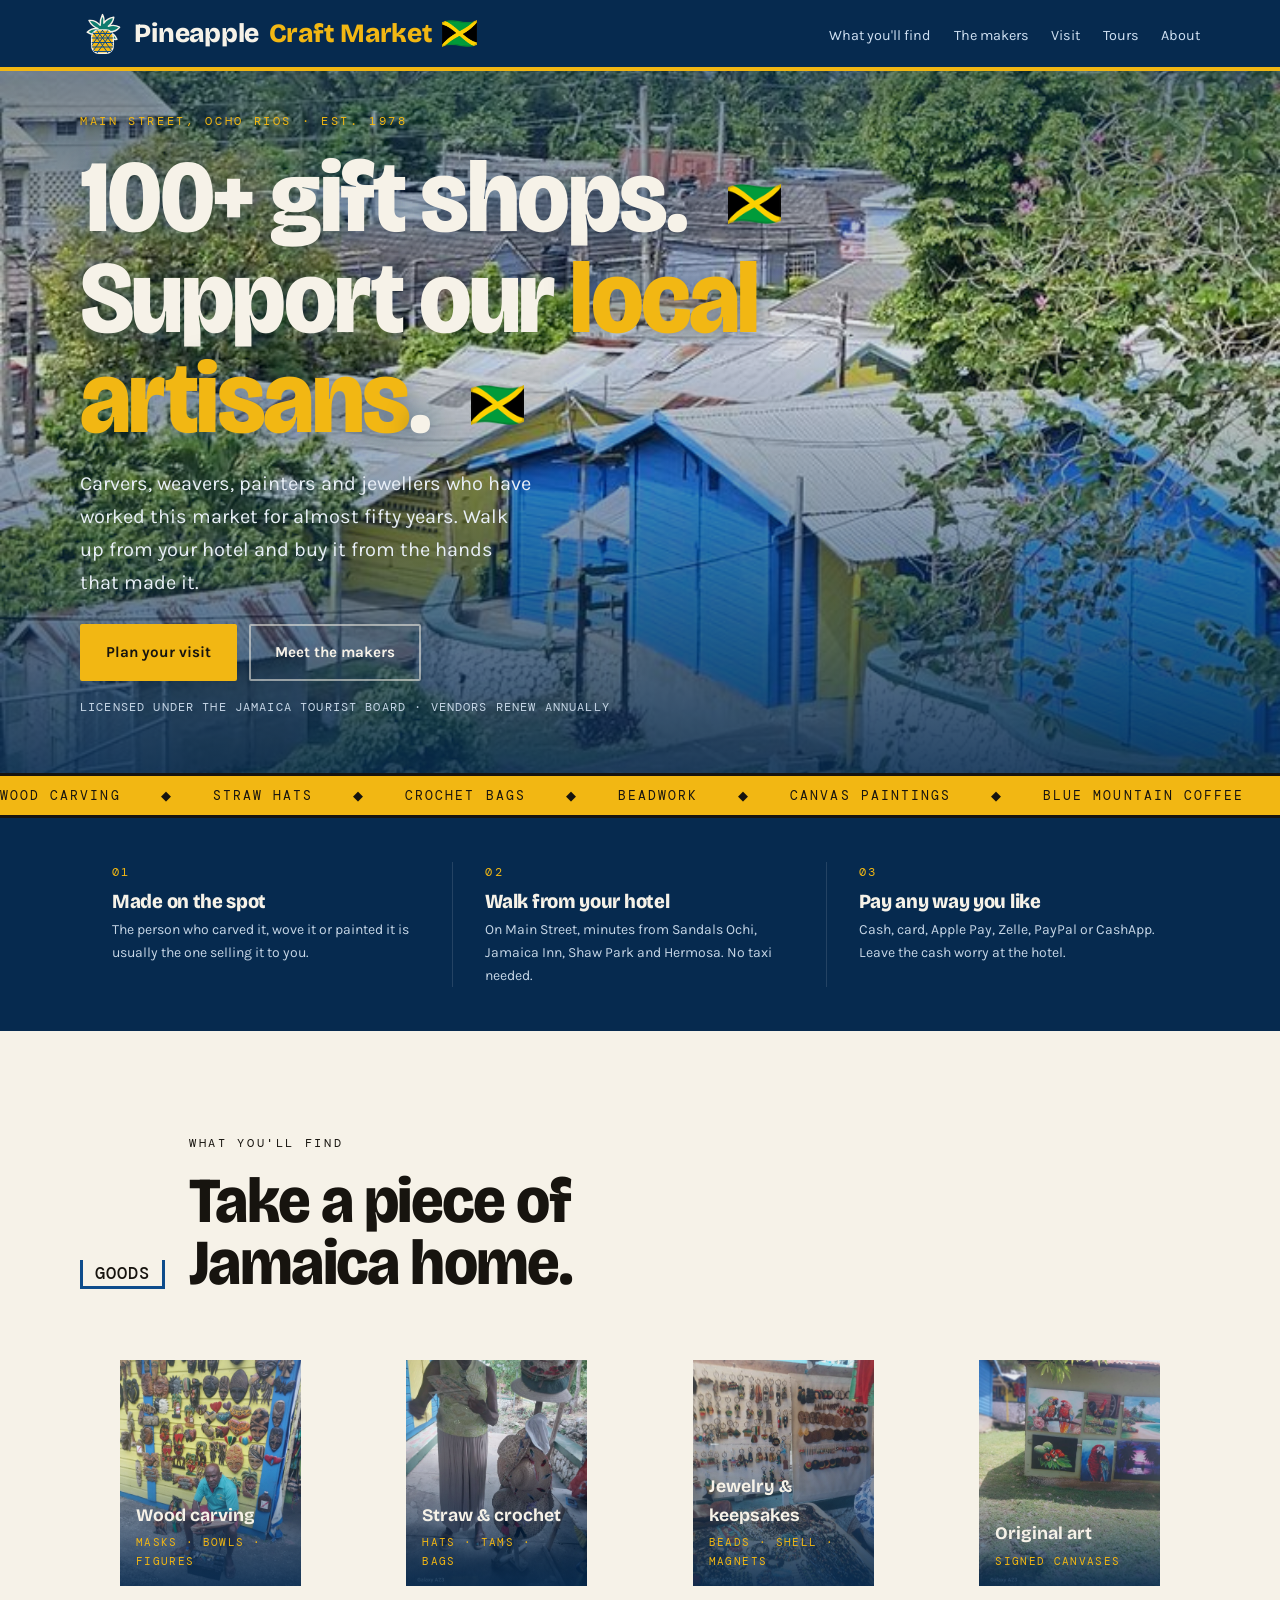
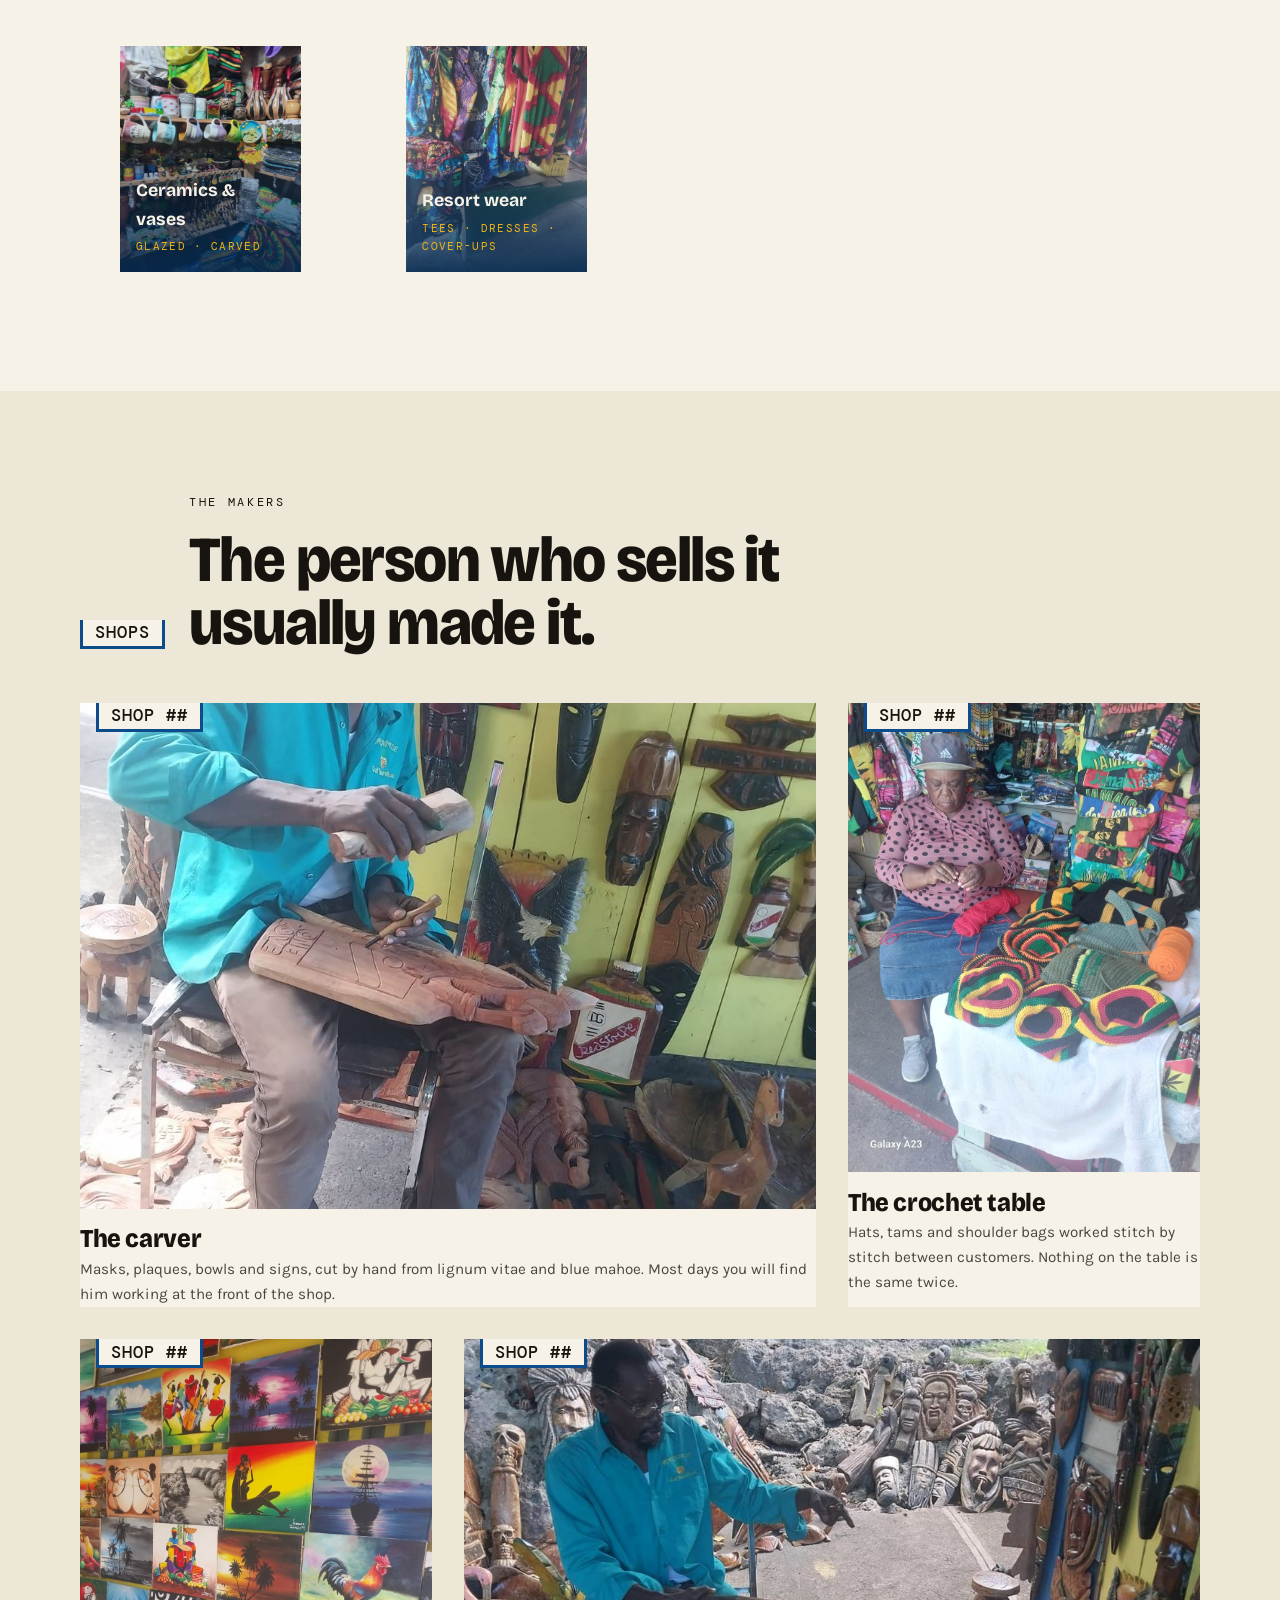
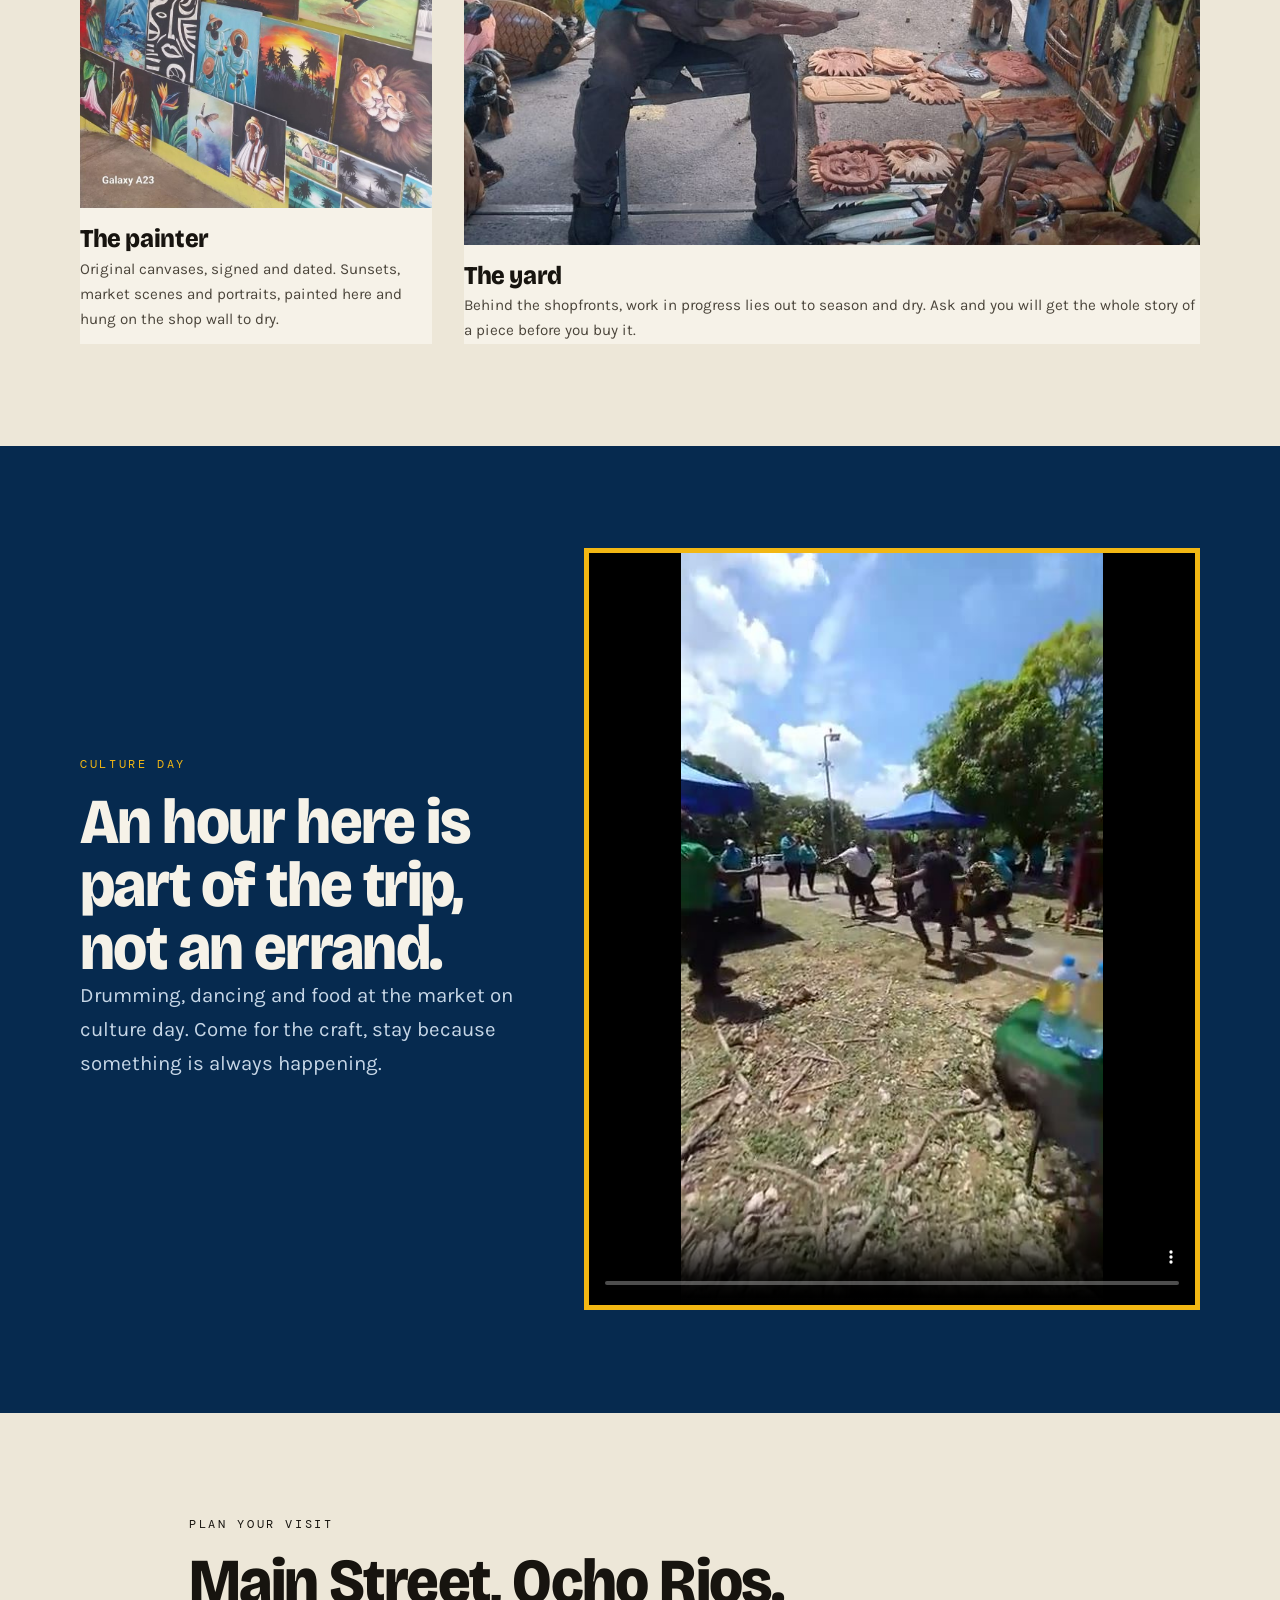
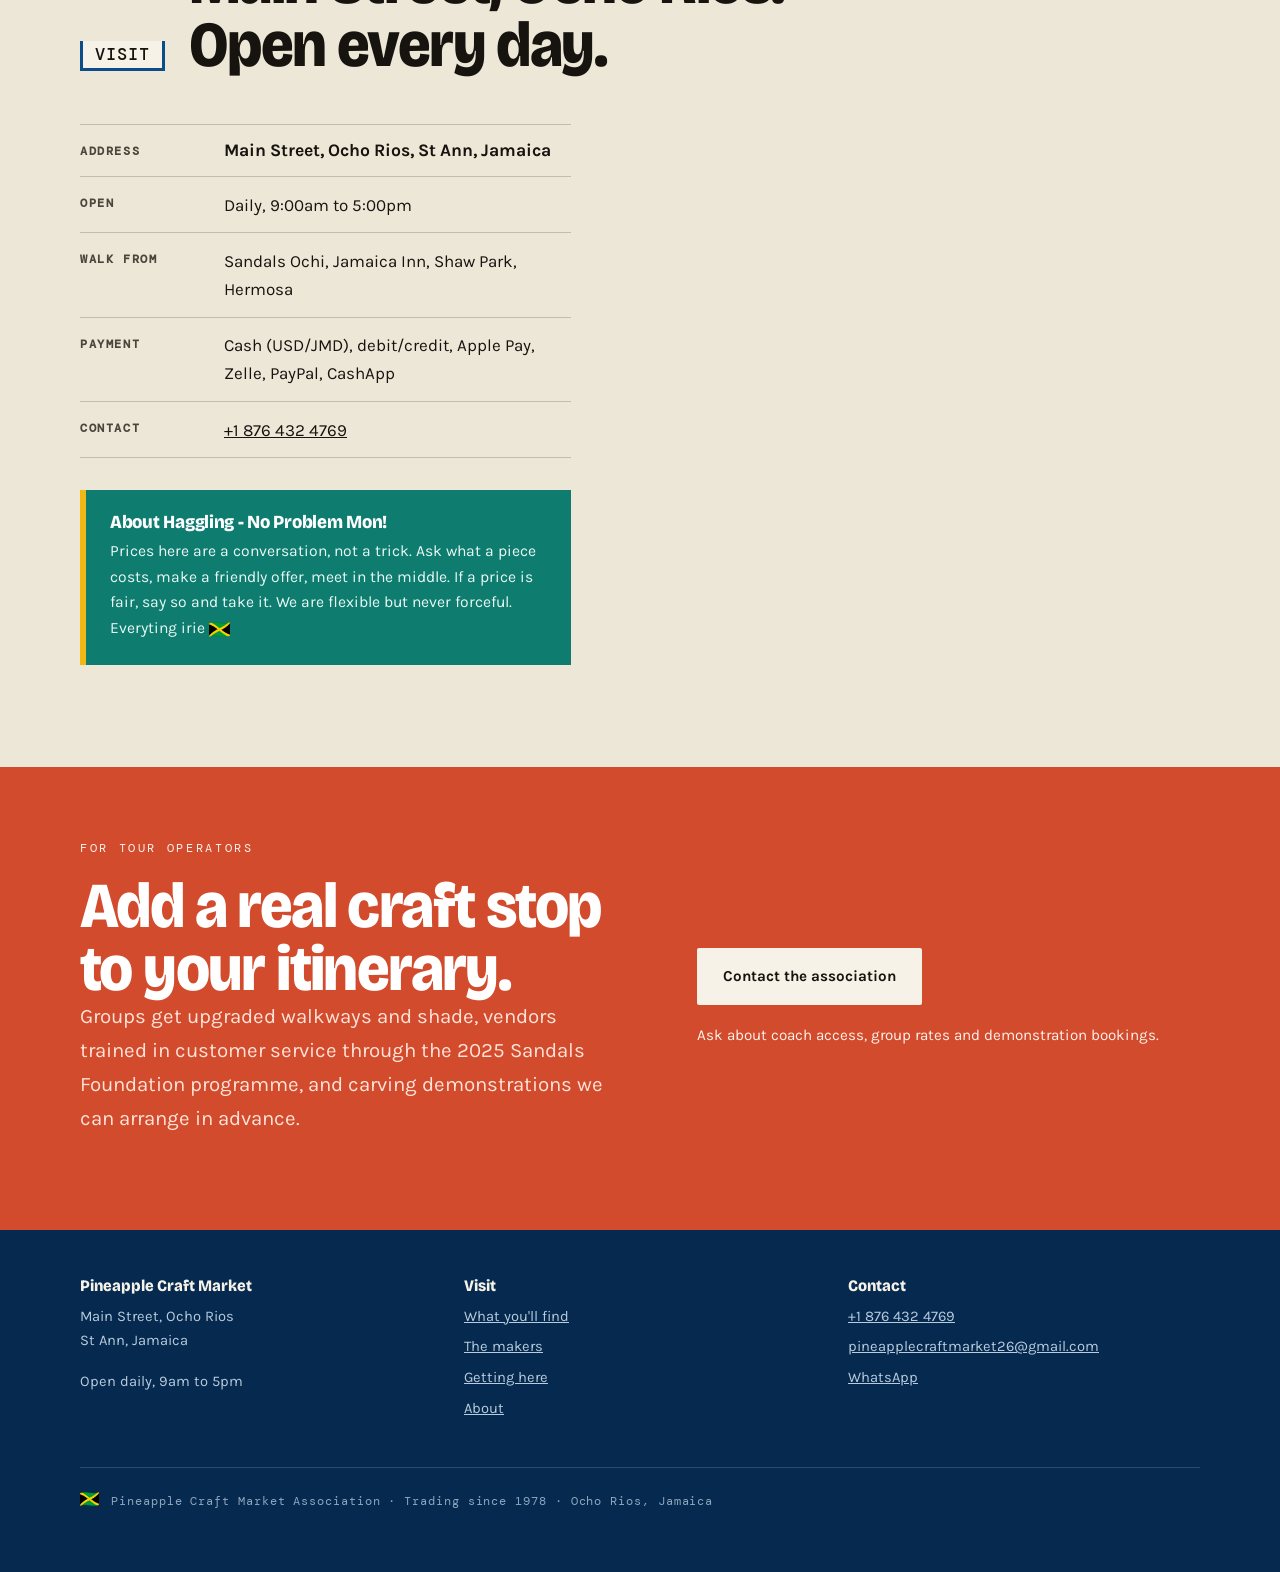
==== commit 32da980e: "Fix hero clipping bug, resize address text, add flag accents The 3-line hero headline plus new trust" ====
--- a/index.html
+++ b/index.html
@@ -58,6 +58,7 @@
     <a class="nav__brand" href="index.html">
       <img class="nav__mark" src="img/pineapple-icon.svg" alt="" width="40" height="40">
       Pineapple <span>Craft Market</span>
+      <img class="flag-mark" src="img/icons/flag-jamaica.png" alt="" aria-hidden="true" width="24" height="18">
     </a>
     <ul class="nav__links">
       <li><a href="#crafts">What you'll find</a></li>
@@ -79,7 +80,7 @@
   <div class="hero__scrim"></div>
   <div class="hero__copy">
     <p class="eyebrow">Main Street, Ocho Rios &middot; est. 1978</p>
-    <h1>100+ gift shops. Support our <em>local artisans</em>.</h1>
+    <h1>100+ gift shops. <img class="flag-mark hero__flag" src="img/icons/flag-jamaica.png" alt="" aria-hidden="true" width="32" height="24"> Support our <em>local artisans</em>. <img class="flag-mark hero__flag" src="img/icons/flag-jamaica.png" alt="" aria-hidden="true" width="32" height="24"></h1>
     <p class="hero__sub">Carvers, weavers, painters and jewellers who have worked this market for almost fifty years. Walk up from your hotel and buy it from the hands that made it.</p>
     <div class="hero__cta">
       <a class="btn btn--solid" href="#visit">Plan your visit</a>
--- a/css/style.css
+++ b/css/style.css
@@ -101,7 +101,7 @@
 /* ── Hero ────────────────────────────────────────────────────── */
 .hero{position:relative;background:var(--cobalt-deep);overflow:hidden}
 .hero__img{
-  width:100%;height:clamp(28rem,72vh,44rem);object-fit:cover;object-position:50% 62%;
+  width:100%;height:clamp(34rem,78vh,50rem);object-fit:cover;object-position:50% 62%;
   filter:saturate(1.08) contrast(1.04);
 }
 .hero__scrim{
@@ -253,7 +253,7 @@
 .facts li{display:flex;gap:1rem;padding:0.85rem 0;border-bottom:1px solid rgba(23,20,15,.2)}
 .facts dt,.facts b{font-family:"DM Mono",monospace;font-size:0.72rem;letter-spacing:0.14em;
   text-transform:uppercase;color:var(--ink-soft);flex:0 0 8rem;padding-top:0.2rem}
-.facts__address{font-size:1.2rem;font-weight:700;line-height:1.3}
+.facts__address{font-size:1.1rem;font-weight:700;line-height:1.35}
 .map{width:100%;aspect-ratio:4/3;border:0;background:var(--limewash-2)}
 .note{background:var(--sea);color:#eafaf6;padding:1.4rem 1.5rem;border-left:6px solid var(--trim)}
 .note h3{color:#fff;margin-bottom:0.5rem;font-size:1.15rem}
@@ -261,6 +261,7 @@
 
 .flag-mark{display:inline-block;height:1em;width:auto;vertical-align:middle}
 .flag-mark--sm{height:14px;margin-right:0.4em;vertical-align:-1px}
+.hero__flag{height:clamp(1.4rem,3.4vw,2.5rem);margin-inline:0.25em;vertical-align:middle}
 
 /* ── Tour band ───────────────────────────────────────────────── */
 .band{background:var(--coral);color:#fff2ec;padding-block:clamp(3rem,6vw,4.5rem)}
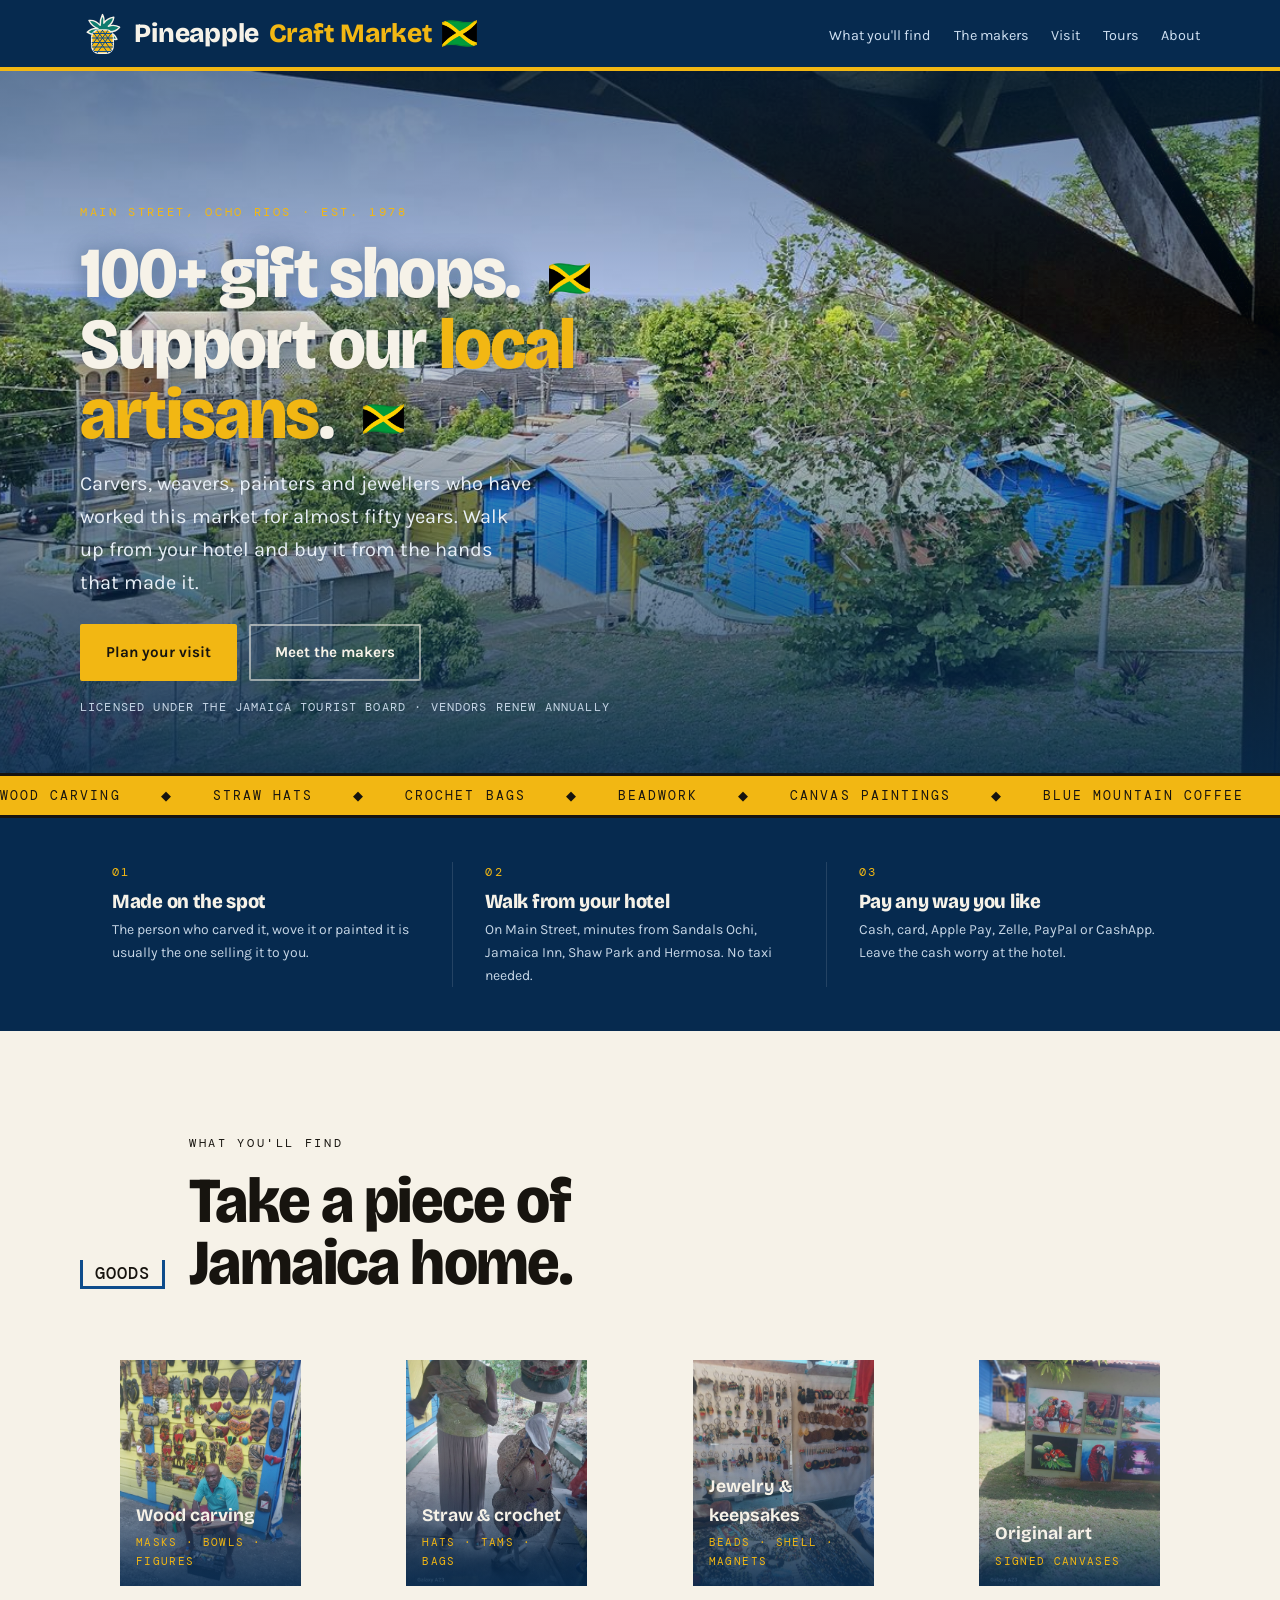
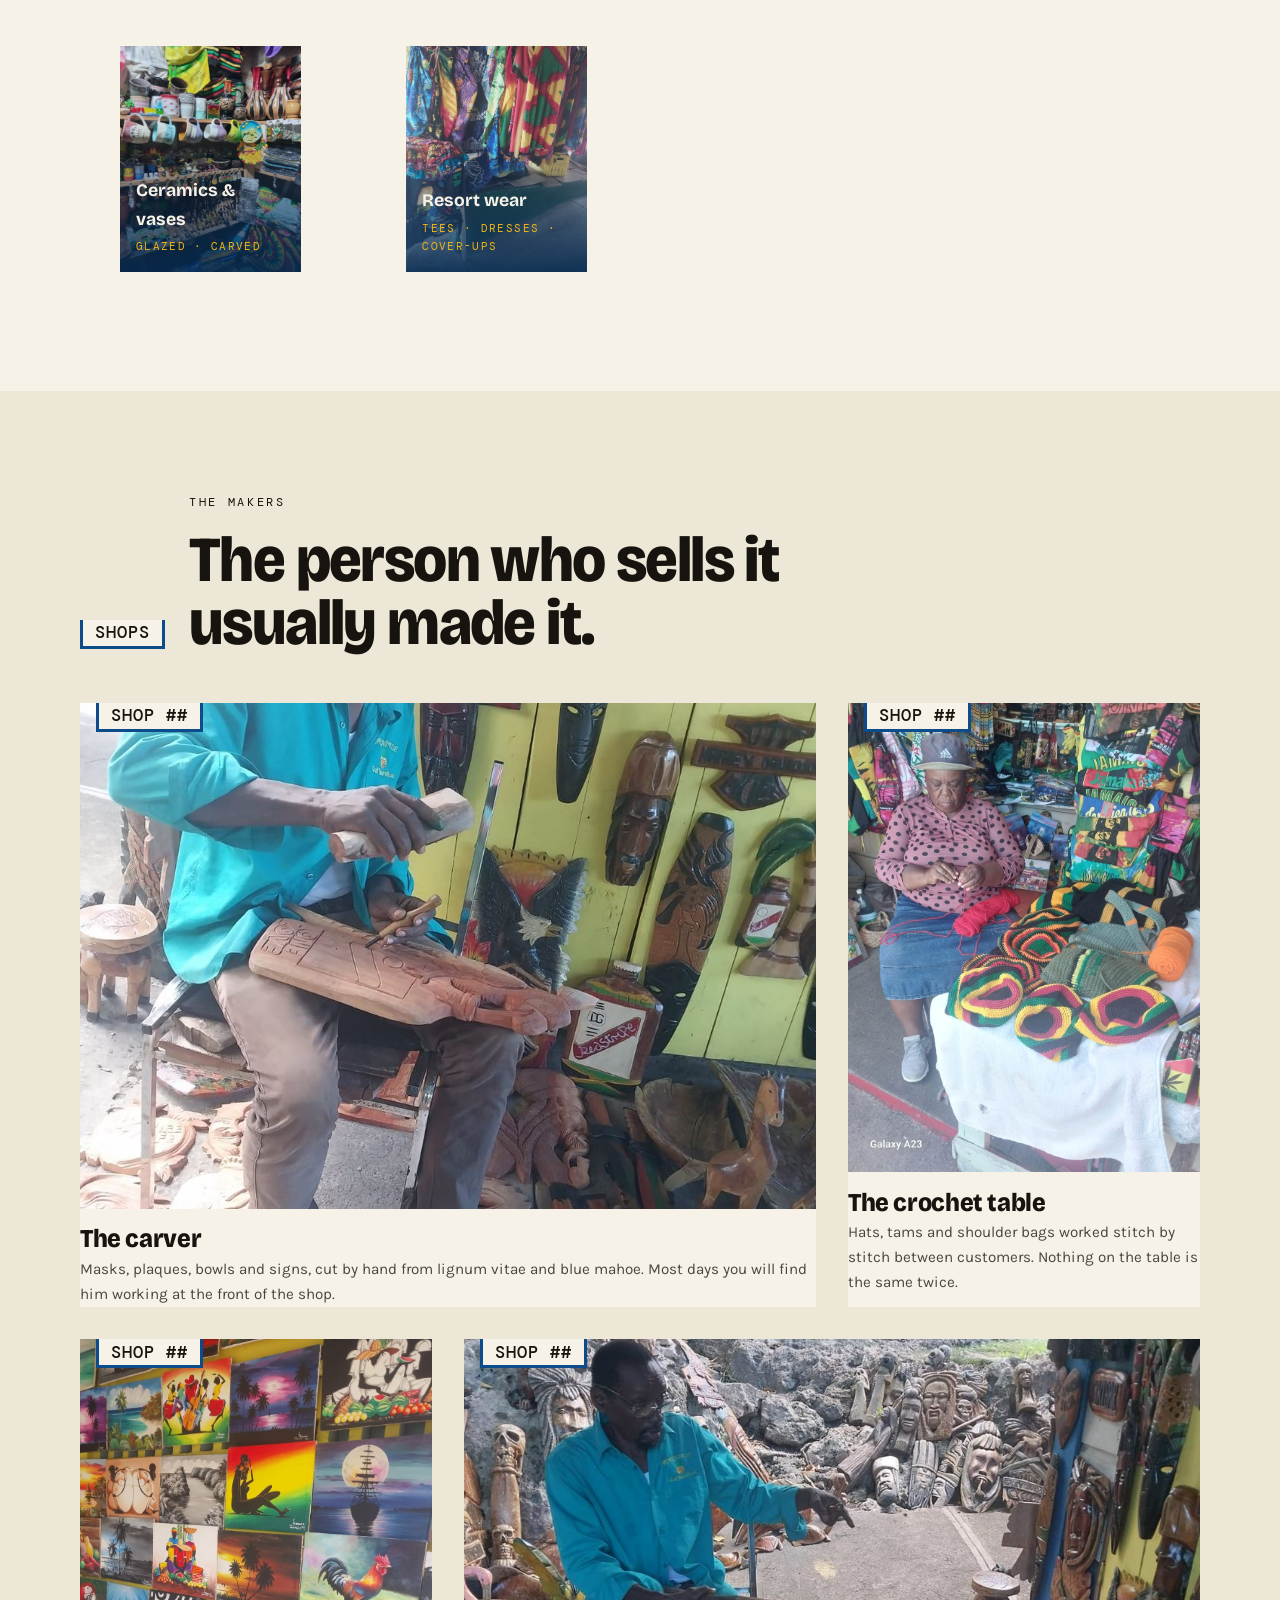
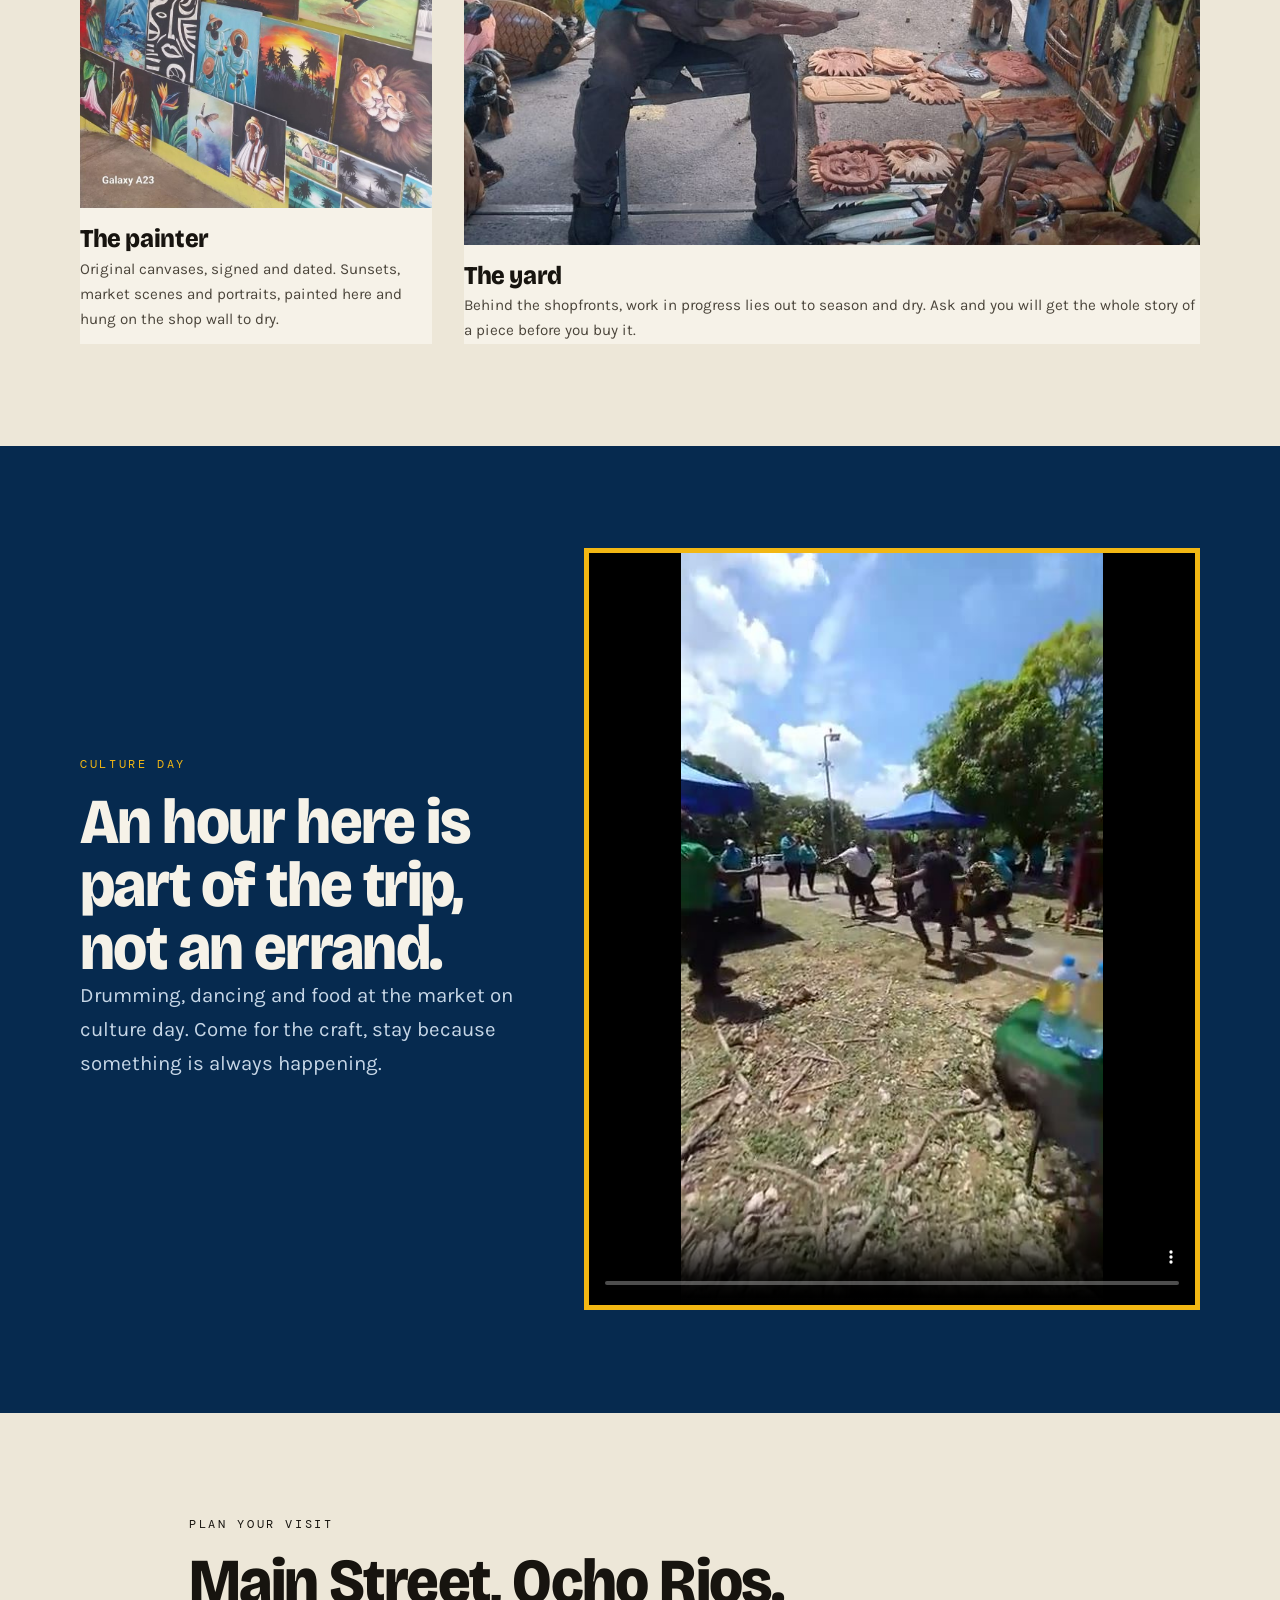
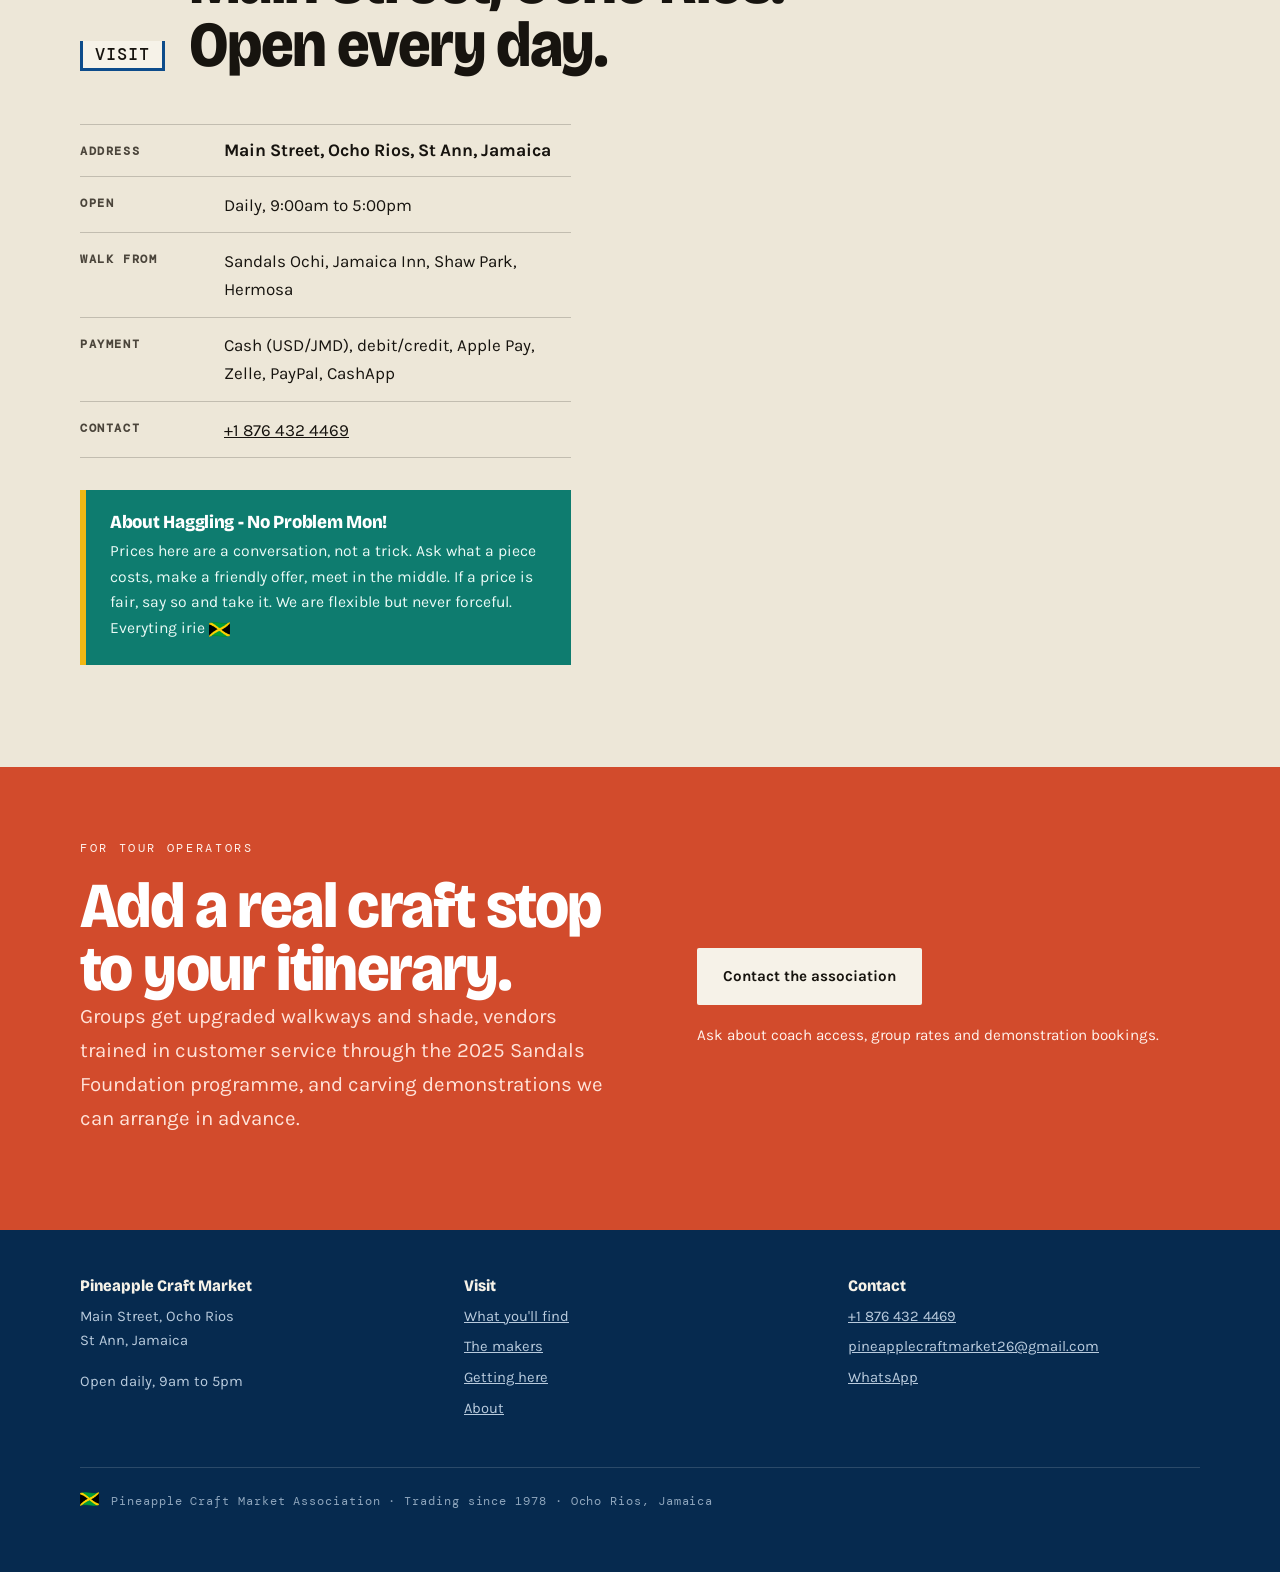
==== commit 3e4685f9: "Update phone number to +1 876 432 4469 Co-Authored-By: Claude Sonnet 5 <noreply@anthropic.com>" ====
--- a/index.html
+++ b/index.html
@@ -26,7 +26,7 @@
   "description": "130+ shops of Jamaican craft on Main Street, Ocho Rios. Wood carving, straw work, jewelry, art and Blue Mountain coffee, made and sold by the artisans themselves.",
   "url": "https://pineapplecraftmarketja.com/",
   "image": "https://pineapplecraftmarketja.com/img/og-image.jpg",
-  "telephone": "+1-876-432-4769",
+  "telephone": "+1-876-432-4469",
   "email": "pineapplecraftmarket26@gmail.com",
   "foundingDate": "1978",
   "address": {
@@ -258,7 +258,7 @@
           <li><b>Open</b><span>Daily, 9:00am to 5:00pm</span></li>
           <li><b>Walk from</b><span>Sandals Ochi, Jamaica Inn, Shaw Park, Hermosa</span></li>
           <li><b>Payment</b><span>Cash (USD/JMD), debit/credit, Apple Pay, Zelle, PayPal, CashApp</span></li>
-          <li><b>Contact</b><span><a href="tel:+18764324769">+1 876 432 4769</a></span></li>
+          <li><b>Contact</b><span><a href="tel:+18764324469">+1 876 432 4469</a></span></li>
         </ul>
 
         <div class="note">
@@ -312,9 +312,9 @@
       <div>
         <h3>Contact</h3>
         <ul>
-          <li><a href="tel:+18764324769">+1 876 432 4769</a></li>
+          <li><a href="tel:+18764324469">+1 876 432 4469</a></li>
           <li><a href="mailto:pineapplecraftmarket26@gmail.com">pineapplecraftmarket26@gmail.com</a></li>
-          <li><a href="https://wa.me/18764324769">WhatsApp</a></li>
+          <li><a href="https://wa.me/18764324469">WhatsApp</a></li>
         </ul>
       </div>
     </div>
--- a/css/style.css
+++ b/css/style.css
@@ -114,7 +114,7 @@
   max-width:78rem;margin-inline:auto;color:var(--limewash);
 }
 .hero__copy .eyebrow{color:var(--trim)}
-.hero h1{max-width:16ch;text-shadow:0 2px 24px rgba(6,42,79,.5)}
+.hero h1{max-width:18ch;font-size:clamp(2.1rem,5.6vw,4.5rem);text-shadow:0 2px 24px rgba(6,42,79,.5)}
 .hero h1 em{font-style:normal;color:var(--trim)}
 .hero__sub{margin:1.1rem 0 1.6rem;max-width:38ch;font-size:clamp(1.05rem,1.6vw,1.25rem);color:#e7eef6}
 .hero__cta{display:flex;flex-wrap:wrap;gap:0.75rem}
@@ -261,7 +261,7 @@
 
 .flag-mark{display:inline-block;height:1em;width:auto;vertical-align:middle}
 .flag-mark--sm{height:14px;margin-right:0.4em;vertical-align:-1px}
-.hero__flag{height:clamp(1.4rem,3.4vw,2.5rem);margin-inline:0.25em;vertical-align:middle}
+.hero__flag{height:clamp(1.1rem,2.6vw,1.9rem);margin-inline:0.25em;vertical-align:middle}
 
 /* ── Tour band ───────────────────────────────────────────────── */
 .band{background:var(--coral);color:#fff2ec;padding-block:clamp(3rem,6vw,4.5rem)}
